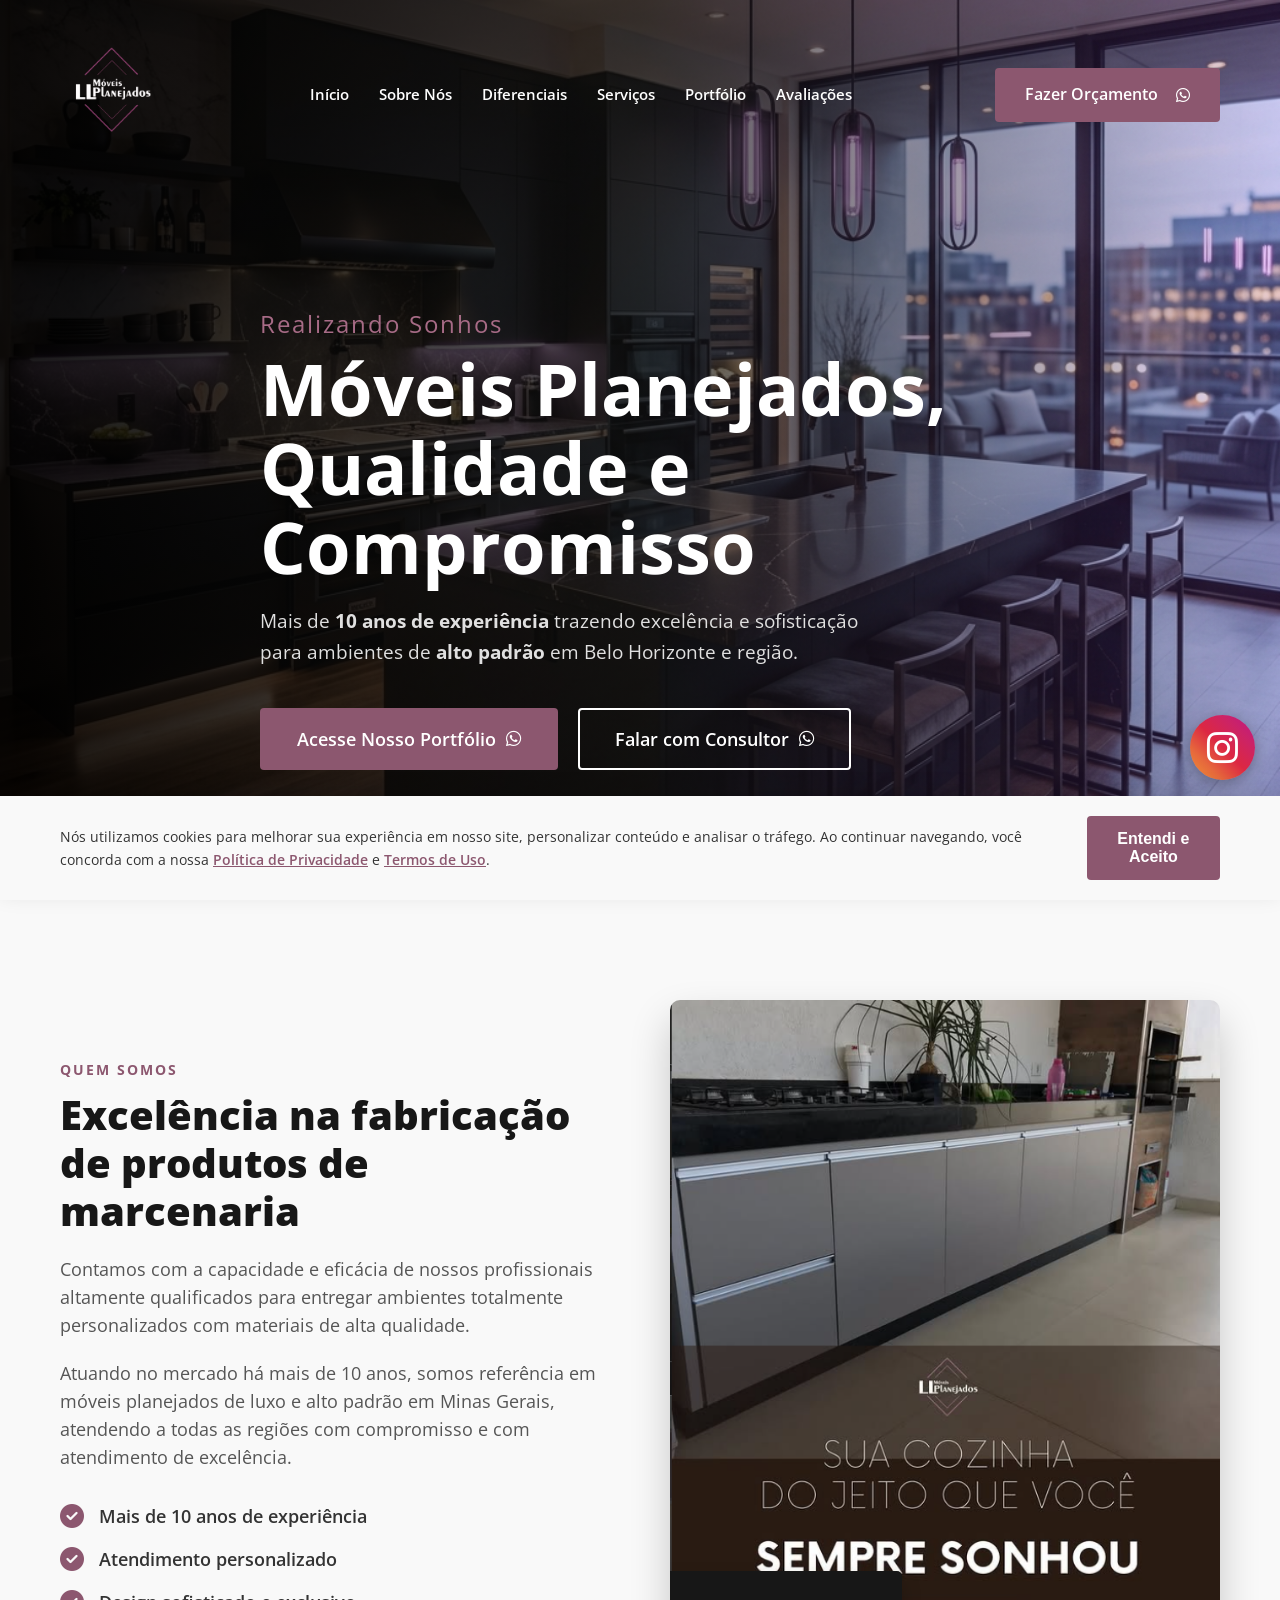
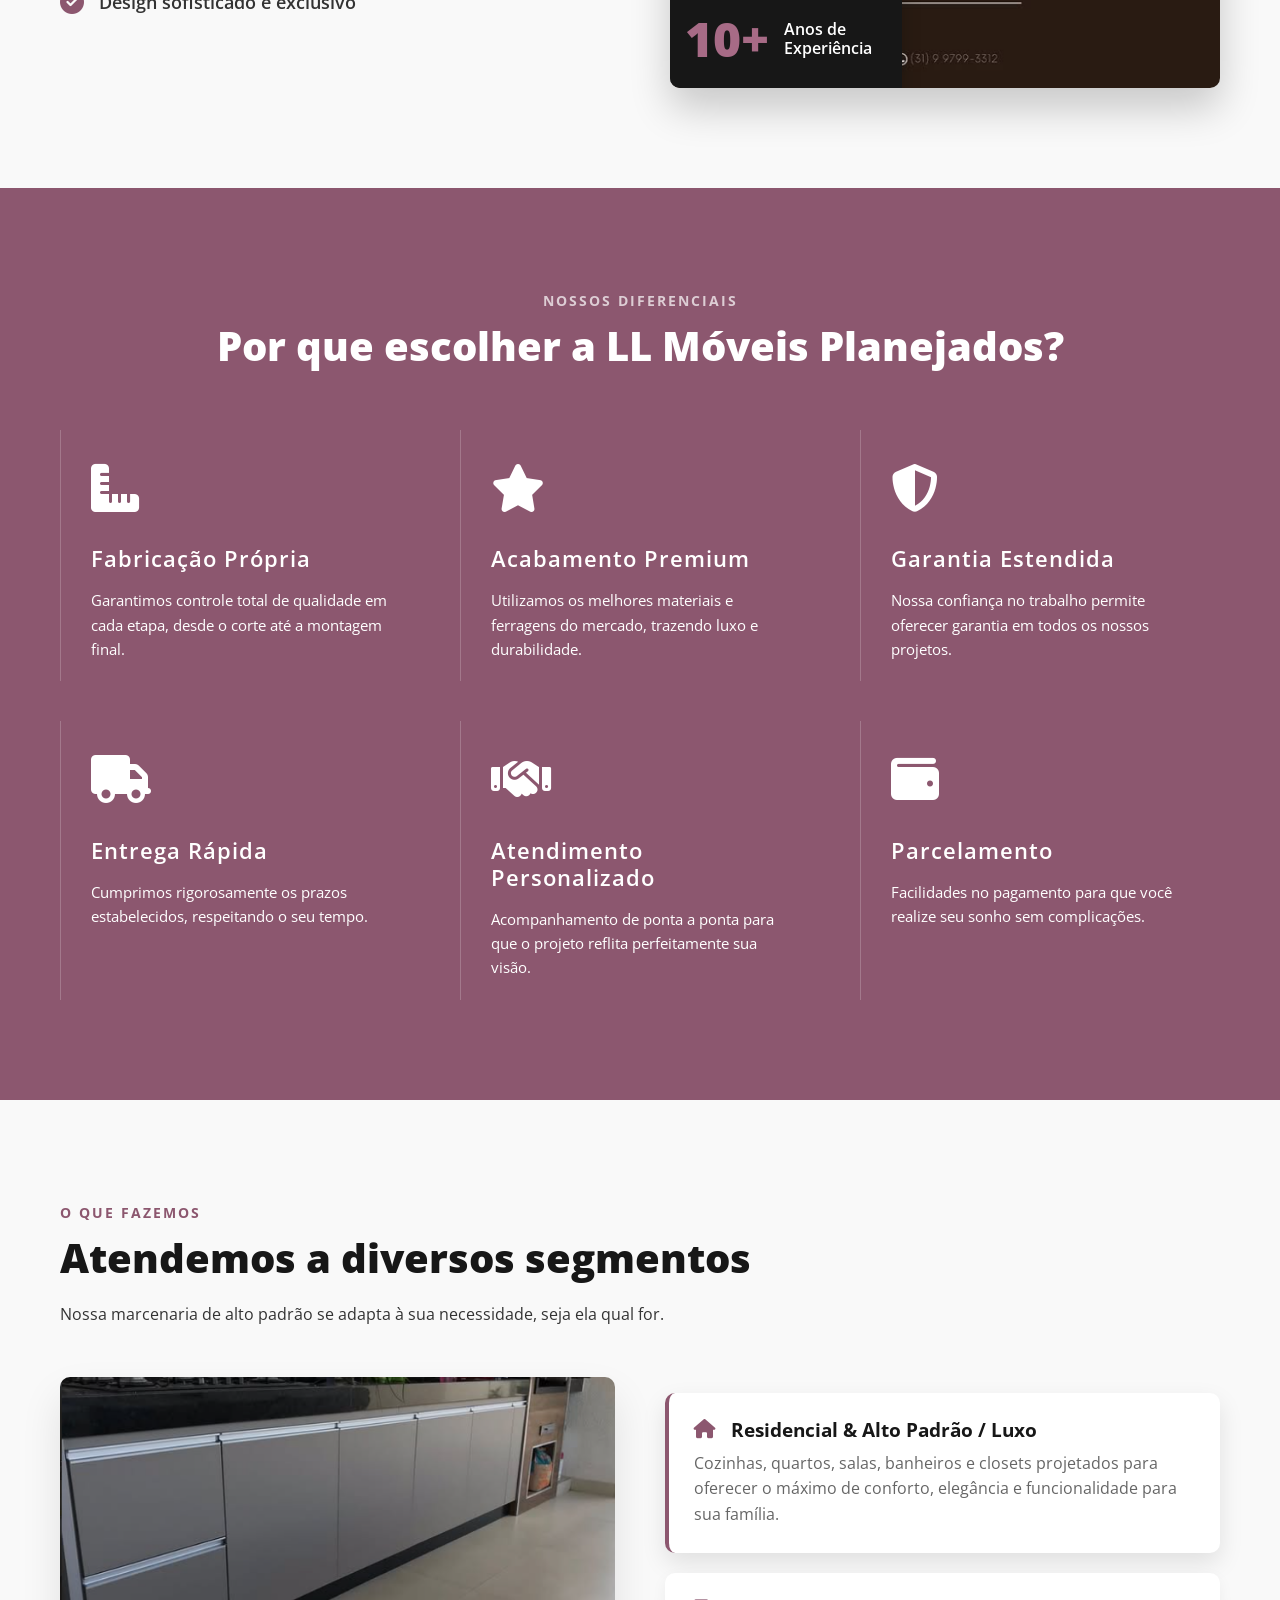
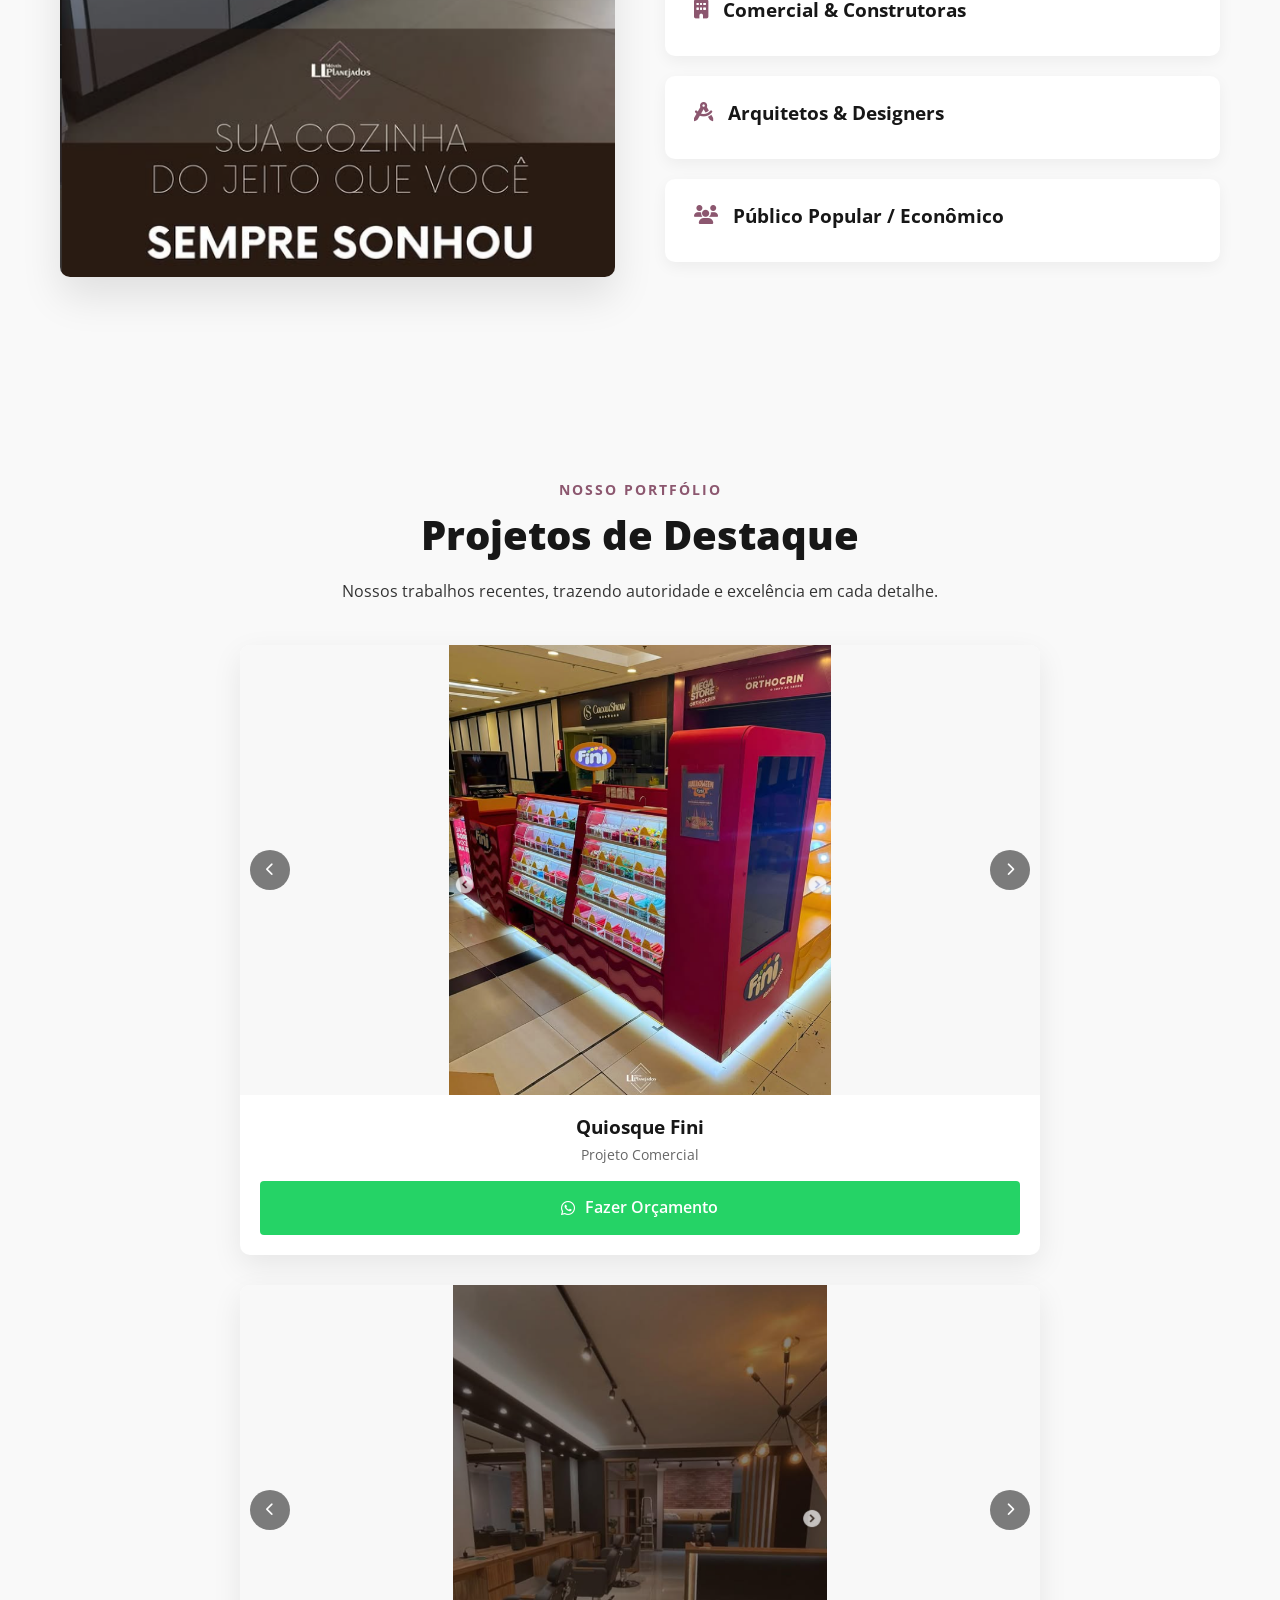
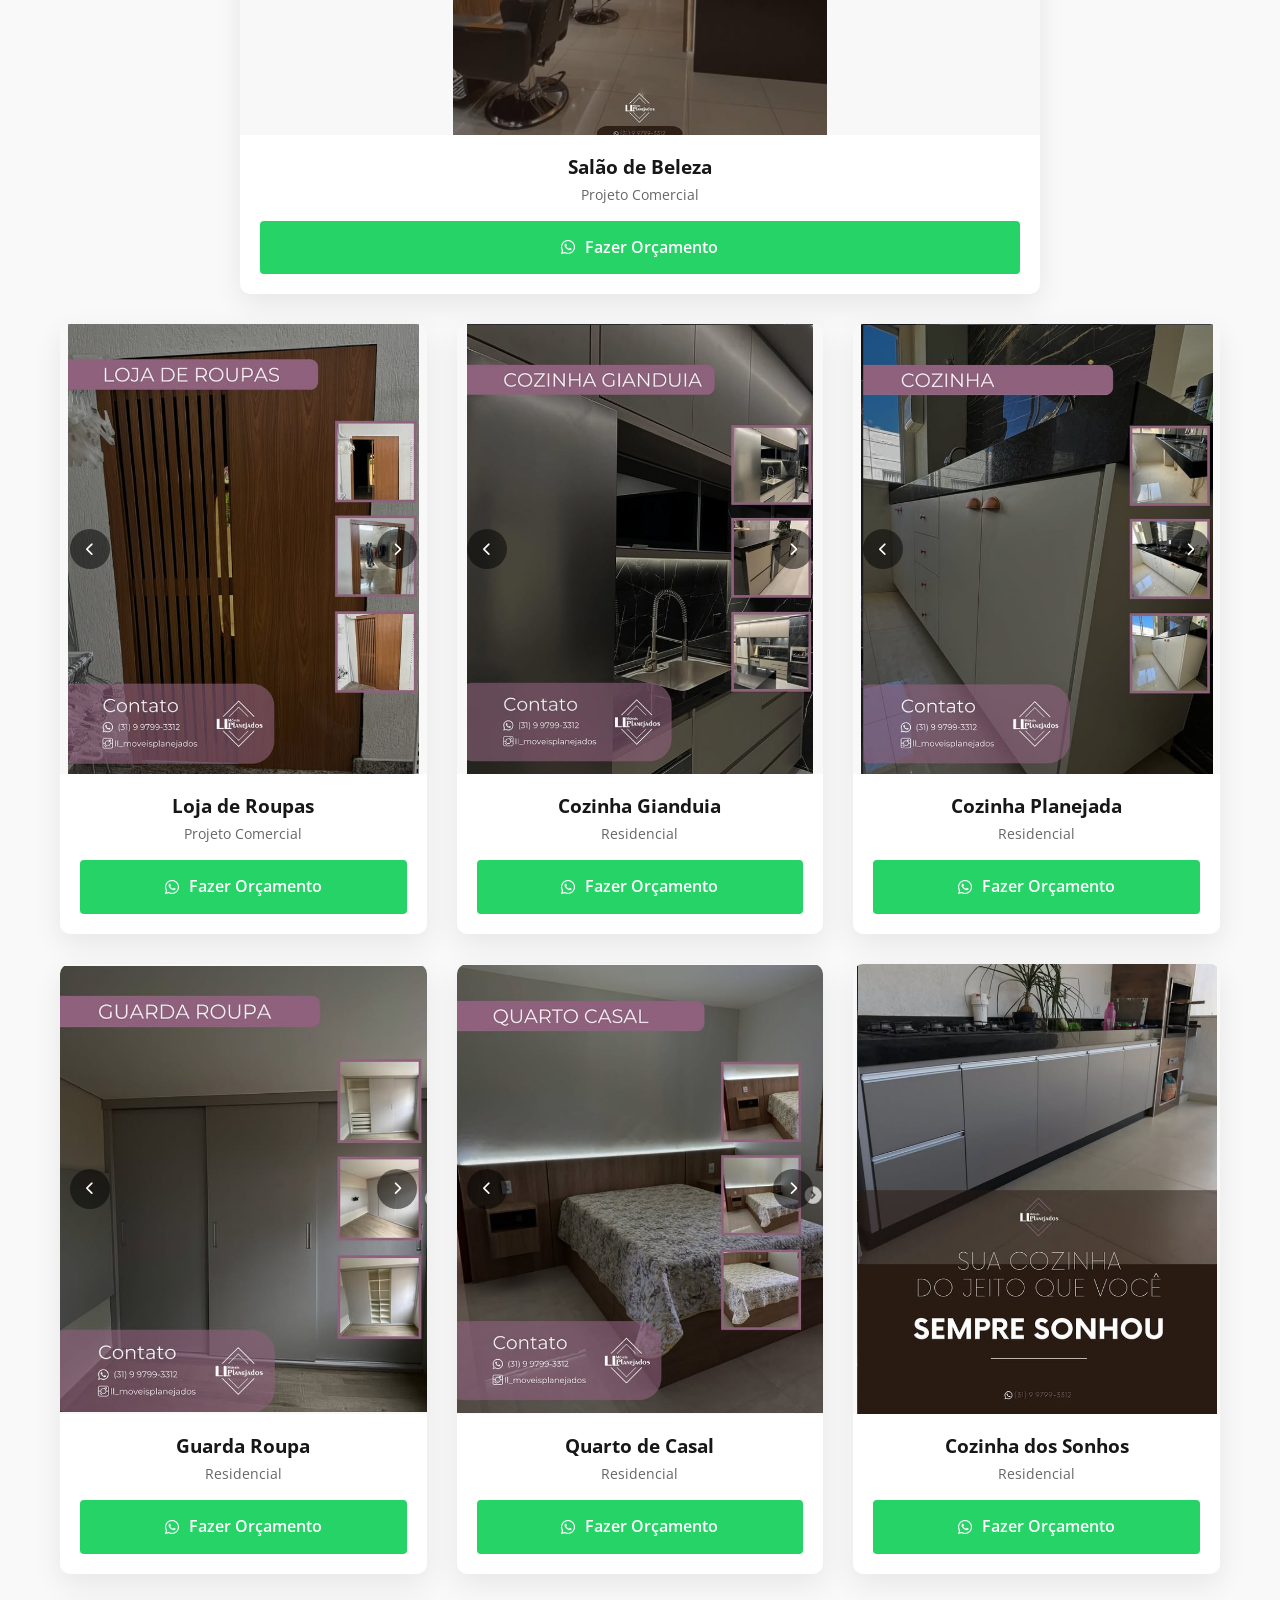
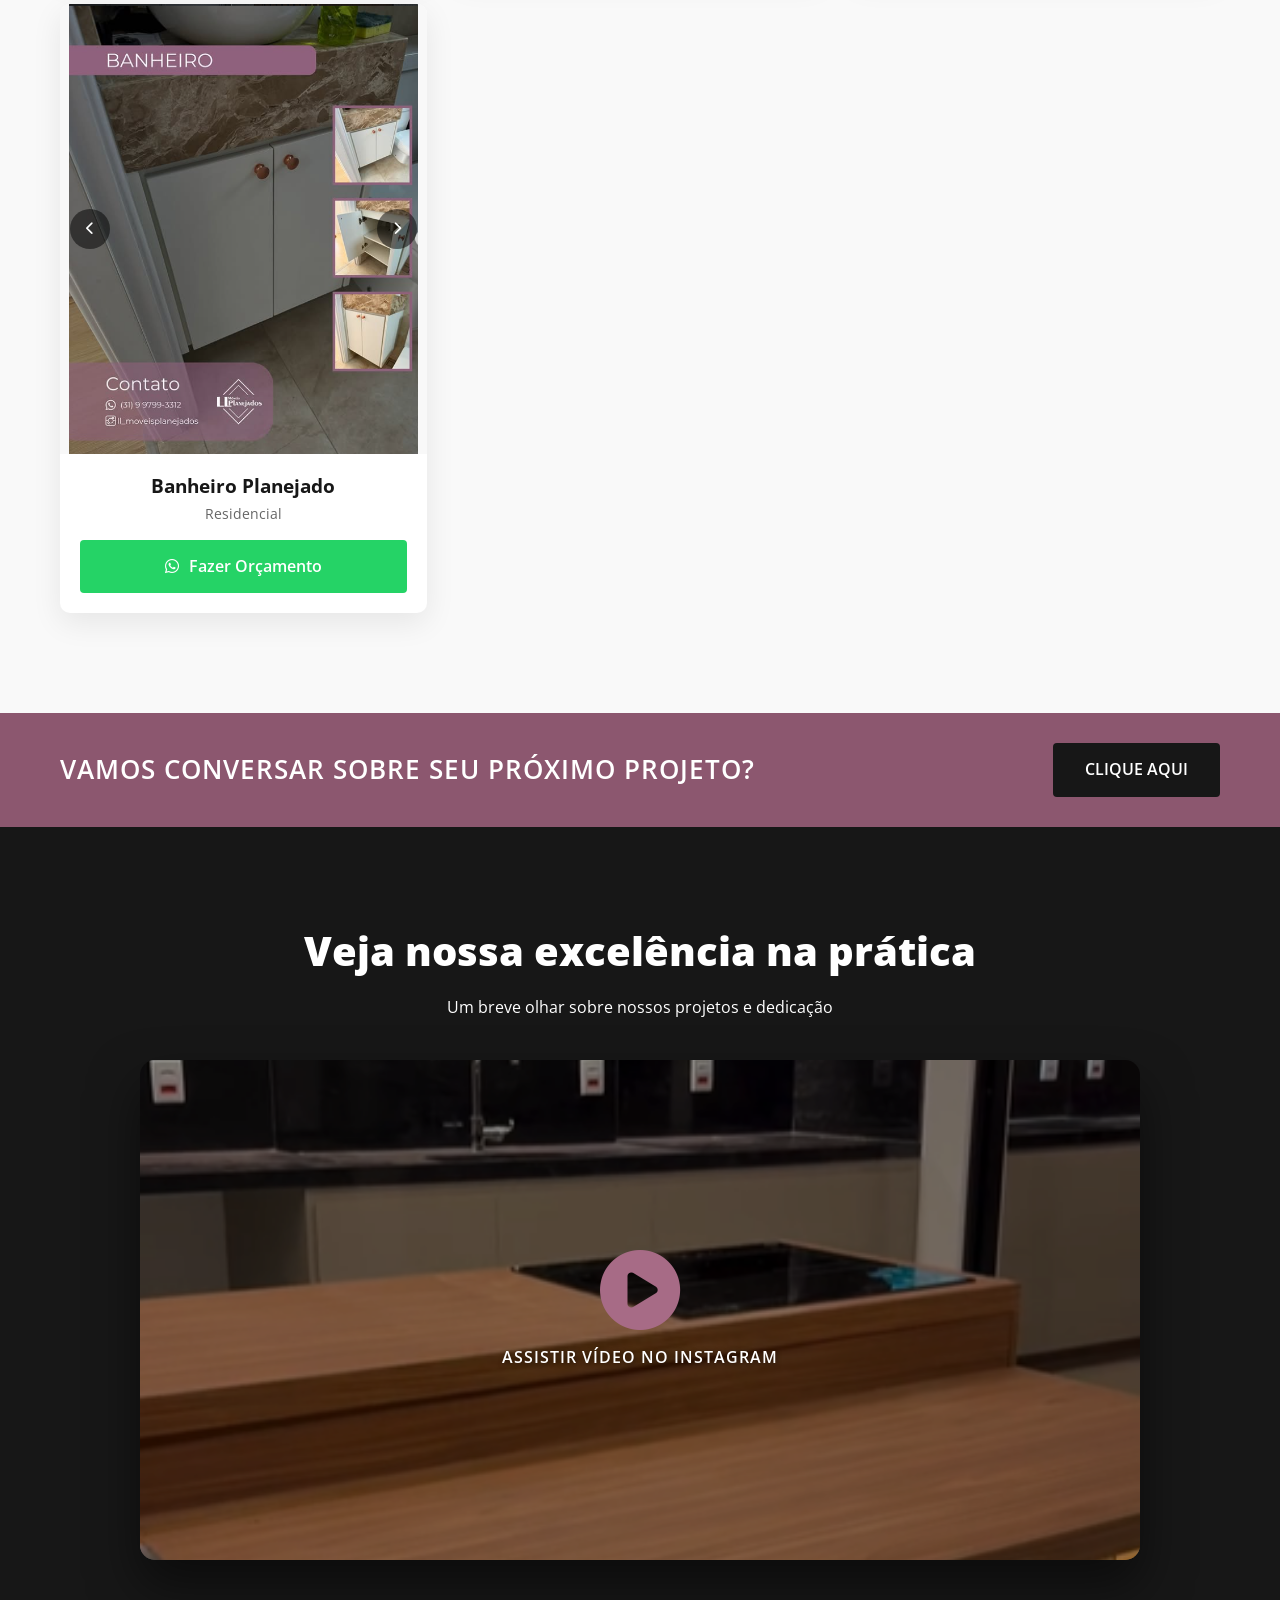
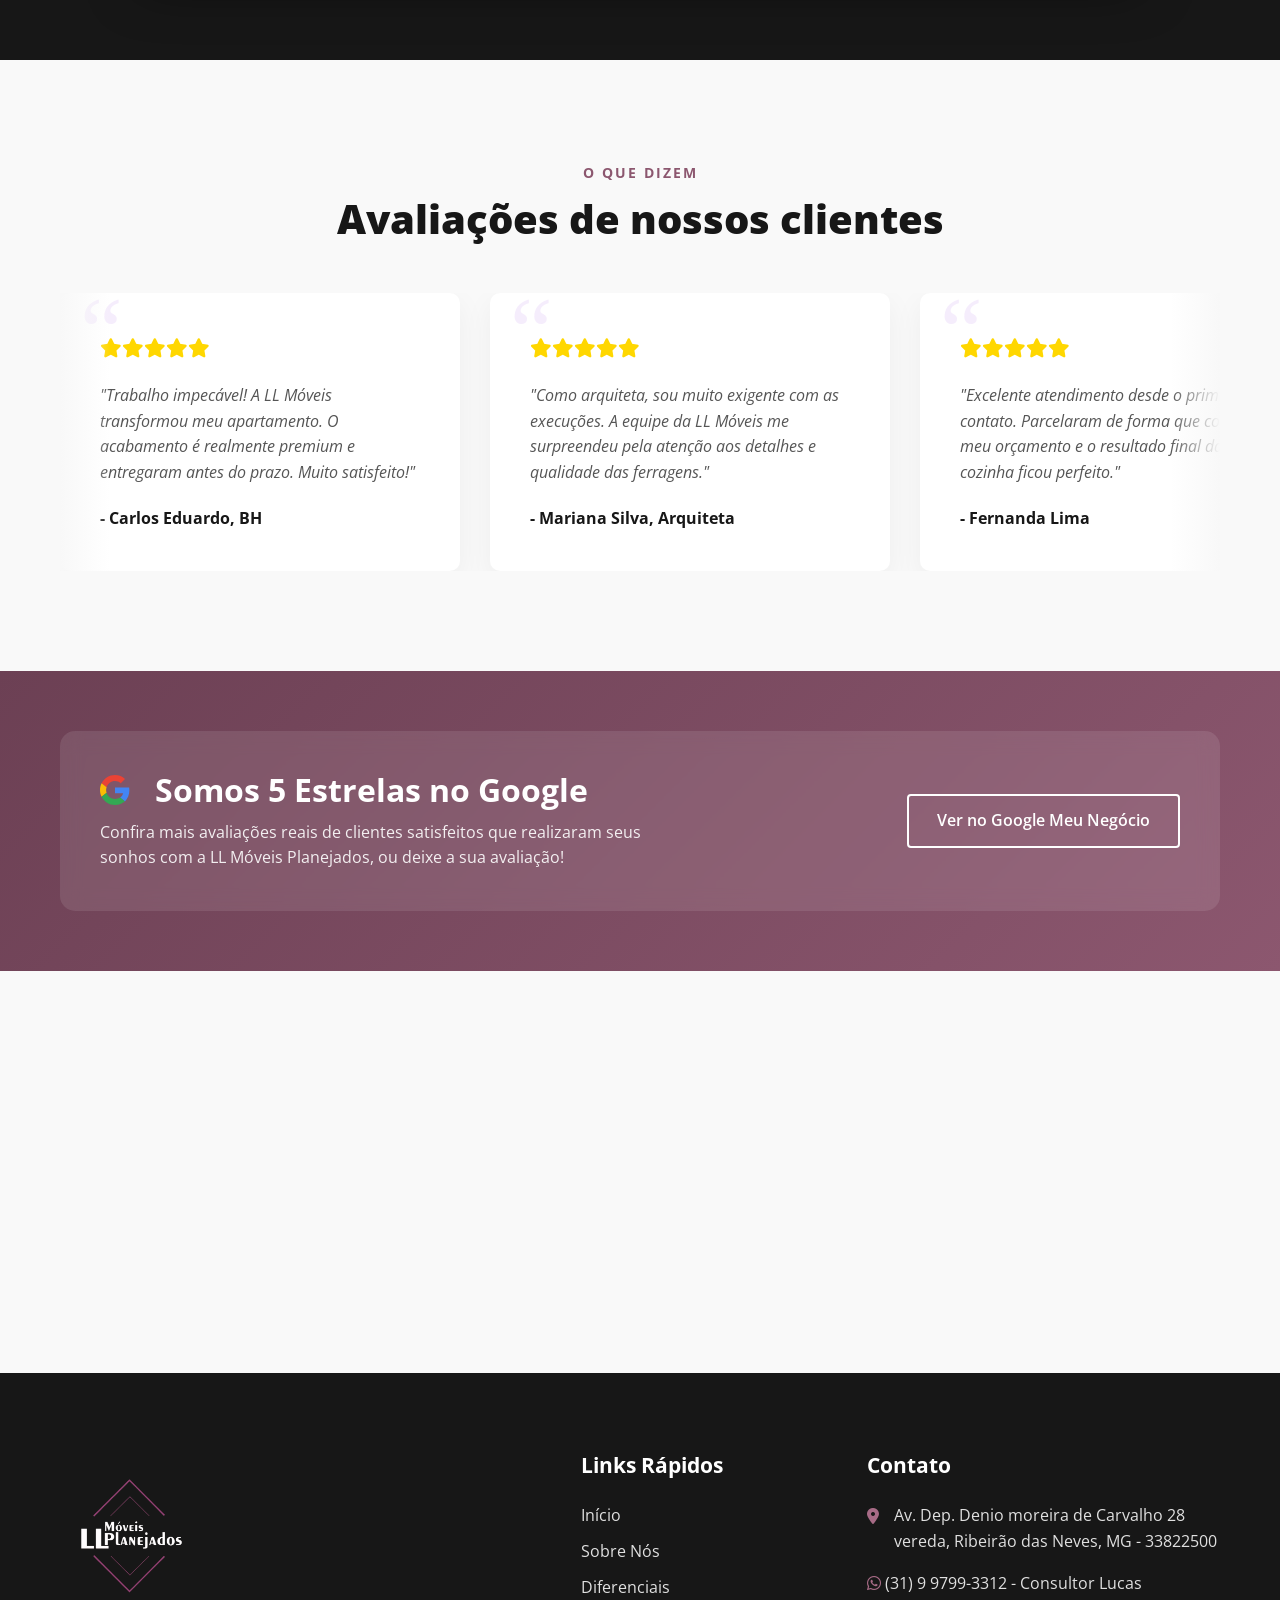
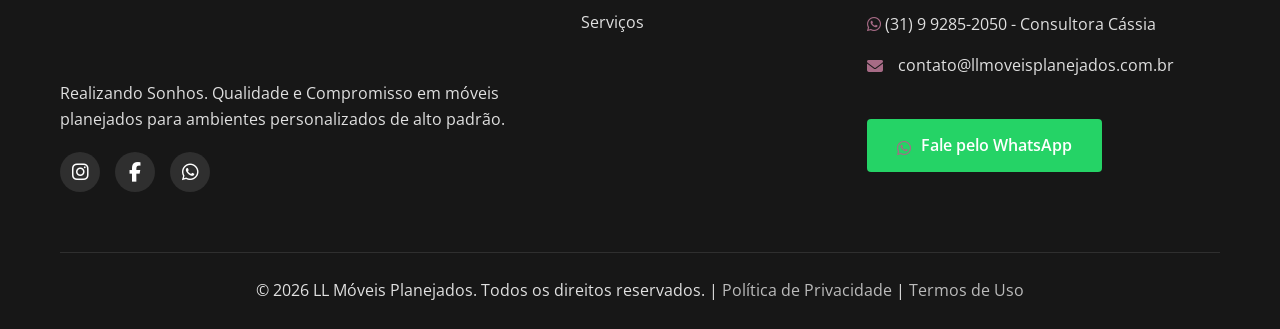
==== index.html @ f7cf68b6 "Versão final do site LL Moveis Planejados" ====
<!DOCTYPE html>
<html lang="pt-BR">
<head>
    <meta charset="UTF-8">
    <meta name="viewport" content="width=device-width, initial-scale=1.0">
    <title>LL Móveis Planejados | Alto Padrão em Marcenaria</title>
    <meta name="description" content="Excelência na fabricação de móveis planejados. Ambientes personalizados com materiais de alta qualidade e acabamento premium. Atendemos todas as regiões.">
    
    <!-- Google Fonts: Open Sans -->
    <link rel="preconnect" href="https://fonts.googleapis.com">
    <link rel="preconnect" href="https://fonts.gstatic.com" crossorigin>
    <link href="https://fonts.googleapis.com/css2?family=Open+Sans:wght@300;400;600;700;800&display=swap" rel="stylesheet">
    
    <!-- Favicon -->
    <link rel="icon" href="./assets/logo.png" type="image/png">
    
    <!-- Font Awesome -->
    <link rel="stylesheet" href="https://cdnjs.cloudflare.com/ajax/libs/font-awesome/6.4.0/css/all.min.css">
    
    <!-- Custom CSS -->
    <link rel="stylesheet" href="styles.css">
</head>
<body>

    <!-- Navbar -->
    <nav class="navbar" id="navbar">
        <div class="container nav-container">
            <div class="logo">
                <a href="#home">
                    <img src="assets/logo ll planejados png.png" alt="LL Móveis Planejados" style="max-height: 150px; padding: 8px 0;">
                </a>
            </div>
            <ul class="nav-links">
                <li><a href="#home">Início</a></li>
                <li><a href="#sobre">Sobre Nós</a></li>
                <li><a href="#diferenciais">Diferenciais</a></li>
                <li><a href="#servicos">Serviços</a></li>
                <li><a href="#portfolio">Portfólio</a></li>
                <li><a href="#depoimentos">Avaliações</a></li>
            </ul>
            <div class="nav-actions">
                <a href="https://wa.me/5531997993312?text=Ol%C3%A1%2C%20gostaria%20de%20fazer%20um%20or%C3%A7amento" target="_blank" class="btn btn-primary">Fazer Orçamento &nbsp;<i class="fab fa-whatsapp"></i></a>
                <div class="mobile-menu-toggle" id="mobile-menu-toggle">
                    <i class="fas fa-bars"></i>
                </div>
            </div>
        </div>
    </nav>

    <!-- Hero Section -->
    <header class="hero" id="home">
        <div class="hero-overlay"></div>
        <div class="container hero-content">
            <h2 class="animate-up">Realizando Sonhos</h2>
            <h1 class="animate-up delay-1">Móveis Planejados, Qualidade e Compromisso</h1>
            <p class="animate-up delay-2">Mais de <strong>10 anos de experiência</strong> trazendo excelência e sofisticação para ambientes de <strong>alto padrão</strong> em Belo Horizonte e região.</p>
            <div class="hero-buttons animate-up delay-3">
                <a href="https://wa.me/5531997993312?text=Ol%C3%A1%2C%20gostaria%20de%20acessar%20o%20portf%C3%B3lio" target="_blank" class="btn btn-primary btn-large">Acesse Nosso Portfólio <i class="fab fa-whatsapp"></i></a>
                <a href="https://wa.me/5531997993312?text=Tenho%20interesse%20em%20criar%20um%20projeto%2C%20gostaria%20de%20mais%20informa%C3%A7%C3%B5es" target="_blank" class="btn btn-outline btn-large">Falar com Consultor <i class="fab fa-whatsapp"></i></a>
            </div>
        </div>
    </header>

    <!-- About Section -->
    <section class="about section-padding" id="sobre">
        <div class="container">
            <div class="about-grid">
                <div class="about-text fade-in">
                    <span class="section-subtitle">Quem Somos</span>
                    <h2 class="section-title">Excelência na fabricação de produtos de marcenaria</h2>
                    <p>Contamos com a capacidade e eficácia de nossos profissionais altamente qualificados para entregar ambientes totalmente personalizados com materiais de alta qualidade.</p>
                    <p>Atuando no mercado há mais de 10 anos, somos referência em móveis planejados de luxo e alto padrão em Minas Gerais, atendendo a todas as regiões com compromisso e com atendimento de excelência.</p>
                    <ul class="about-list">
                        <li><i class="fas fa-check-circle"></i> Mais de 10 anos de experiência</li>
                        <li><i class="fas fa-check-circle"></i> Atendimento personalizado</li>
                        <li><i class="fas fa-check-circle"></i> Design sofisticado e exclusivo</li>
                    </ul>
                </div>
                <div class="about-image fade-in-right">
                    <div class="image-wrapper">
                        <img src="assets/cozinha dos sonhos.png" alt="Cozinha dos Sonhos - LL Móveis Planejados">
                        <div class="experience-badge">
                            <span class="number">10+</span>
                            <span class="text">Anos de<br>Experiência</span>
                        </div>
                    </div>
                </div>
            </div>
        </div>
    </section>

    <!-- Features Section -->
    <section class="features section-padding" id="diferenciais">
        <div class="container">
            <div class="section-header center fade-in">
                <span class="section-subtitle">Nossos Diferenciais</span>
                <h2 class="section-title">Por que escolher a LL Móveis Planejados?</h2>
            </div>
            
            <div class="features-grid">
                <div class="feature-card animate-up">
                    <div class="icon"><i class="fas fa-ruler-combined"></i></div>
                    <h3>Fabricação Própria</h3>
                    <p>Garantimos controle total de qualidade em cada etapa, desde o corte até a montagem final.</p>
                </div>
                <div class="feature-card animate-up delay-1">
                    <div class="icon"><i class="fas fa-star"></i></div>
                    <h3>Acabamento Premium</h3>
                    <p>Utilizamos os melhores materiais e ferragens do mercado, trazendo luxo e durabilidade.</p>
                </div>
                <div class="feature-card animate-up delay-2">
                    <div class="icon"><i class="fas fa-shield-halved"></i></div>
                    <h3>Garantia Estendida</h3>
                    <p>Nossa confiança no trabalho permite oferecer garantia em todos os nossos projetos.</p>
                </div>
                <div class="feature-card animate-up">
                    <div class="icon"><i class="fas fa-truck"></i></div>
                    <h3>Entrega Rápida</h3>
                    <p>Cumprimos rigorosamente os prazos estabelecidos, respeitando o seu tempo.</p>
                </div>
                <div class="feature-card animate-up delay-1">
                    <div class="icon"><i class="fas fa-handshake"></i></div>
                    <h3>Atendimento Personalizado</h3>
                    <p>Acompanhamento de ponta a ponta para que o projeto reflita perfeitamente sua visão.</p>
                </div>
                <div class="feature-card animate-up delay-2">
                    <div class="icon"><i class="fas fa-wallet"></i></div>
                    <h3>Parcelamento</h3>
                    <p>Facilidades no pagamento para que você realize seu sonho sem complicações.</p>
                </div>
            </div>
        </div>
    </section>

    <!-- Services / Audience Section -->
    <section class="services section-padding" id="servicos">
        <div class="container">
            <div class="section-header fade-in">
                <span class="section-subtitle">O Que Fazemos</span>
                <h2 class="section-title">Atendemos a diversos segmentos</h2>
                <p>Nossa marcenaria de alto padrão se adapta à sua necessidade, seja ela qual for.</p>
            </div>
            
            <div class="services-wrapper">
                <div class="service-image zoom-in">
                    <img src="assets/cozinha dos sonhos.png" alt="Projeto Residencial" id="service-img-display">
                </div>
                <div class="services-list fade-in-right">
                    <div class="service-item active" data-image="assets/cozinha dos sonhos.png">
                        <img src="assets/cozinha dos sonhos.png" class="mobile-service-img" alt="Residencial &amp; Alto Padrão">
                        <h3><i class="fas fa-home"></i> Residencial &amp; Alto Padrão / Luxo</h3>
                        <p>Cozinhas, quartos, salas, banheiros e closets projetados para oferecer o máximo de conforto, elegância e funcionalidade para sua família.</p>
                    </div>
                    <div class="service-item" data-image="assets/salao_de_beleza.png">
                        <img src="assets/salao_de_beleza.png" class="mobile-service-img" alt="Comercial &amp; Construtoras">
                        <h3><i class="fas fa-building"></i> Comercial &amp; Construtoras</h3>
                        <p>Escritórios, lojas e empreendimentos comerciais. Mobiliário corporativo que reflete o profissionalismo da sua empresa.</p>
                    </div>
                    <div class="service-item" data-image="assets/quiosquefinni1.png">
                        <img src="assets/quiosquefinni1.png" class="mobile-service-img" alt="Arquitetos &amp; Designers">
                        <h3><i class="fas fa-compass-drafting"></i> Arquitetos &amp; Designers</h3>
                        <p>Parcerias exclusivas com profissionais da área para executar projetos complexos com fidelidade e perfeição técnica.</p>
                    </div>
                    <div class="service-item" data-image="assets/Guarda roupa.png">
                        <img src="assets/Guarda roupa.png" class="mobile-service-img" alt="Público Popular / Econômico">
                        <h3><i class="fas fa-users"></i> Público Popular / Econômico</h3>
                        <p>Soluções inteligentes que unem a qualidade da nossa marcenaria com um excelente custo-benefício para quem não abre mão de ter móveis planejados.</p>
                    </div>
                </div>
            </div>
        </div>
    </section>

    <!-- Portfolio Section -->
    <section class="portfolio section-padding" id="portfolio">
        <div class="container">
            <div class="section-header center fade-in">
                <span class="section-subtitle">Nosso Portfólio</span>
                <h2 class="section-title">Projetos de Destaque</h2>
                <p>Nossos trabalhos recentes, trazendo autoridade e excelência em cada detalhe.</p>
            </div>
            
            <div class="portfolio-grid">
                <!-- Destaques Comerciais (Autoridade) -->
                <div class="portfolio-card featured zoom-in">
                    <div class="carousel">
                        <div class="carousel-inner">
                            <img src="assets/quiosquefinni3.png" class="active" alt="Quiosque Fini">
                            <img src="assets/quiosquefinni1.png" alt="Quiosque Fini">
                            <img src="assets/quiosquefinni2.png" alt="Quiosque Fini">
                        </div>
                        <button class="carousel-btn prev"><i class="fas fa-chevron-left"></i></button>
                        <button class="carousel-btn next"><i class="fas fa-chevron-right"></i></button>
                    </div>
                    <div class="portfolio-info">
                        <h4>Quiosque Fini</h4>
                        <p>Projeto Comercial</p>
                        <a href="https://wa.me/5531997993312?text=Ol%C3%A1%2C%20gostaria%20de%20fazer%20um%20or%C3%A7amento%20para%20o%20Quiosque%20Fini." target="_blank" class="btn btn-whatsapp pulse-button" style="margin-top: 15px; width: 100%;"><i class="fab fa-whatsapp"></i> Fazer Orçamento</a>
                    </div>
                </div>
                
                <div class="portfolio-card featured zoom-in delay-1">
                    <div class="carousel">
                        <div class="carousel-inner">
                            <img src="assets/salao_de_beleza.png" class="active" alt="Salão de Beleza">
                            <img src="assets/salao de beleza 2.png" alt="Salão de Beleza">
                            <img src="assets/salao de beleza 3.png" alt="Salão de Beleza">
                        </div>
                        <button class="carousel-btn prev"><i class="fas fa-chevron-left"></i></button>
                        <button class="carousel-btn next"><i class="fas fa-chevron-right"></i></button>
                    </div>
                    <div class="portfolio-info">
                        <h4>Salão de Beleza</h4>
                        <p>Projeto Comercial</p>
                        <a href="https://wa.me/5531997993312?text=Ol%C3%A1%2C%20gostaria%20de%20fazer%20um%20or%C3%A7amento%20para%20o%20Sal%C3%A3o%20de%20Beleza." target="_blank" class="btn btn-whatsapp pulse-button" style="margin-top: 15px; width: 100%;"><i class="fab fa-whatsapp"></i> Fazer Orçamento</a>
                    </div>
                </div>

                <div class="portfolio-card zoom-in delay-2">
                    <div class="carousel">
                        <div class="carousel-inner">
                            <img src="assets/loja de roupas 1.png" class="active" alt="Loja de Roupas">
                            <img src="assets/loja de roupas 2.png" alt="Loja de Roupas">
                            <img src="assets/loja de roupas 3.png" alt="Loja de Roupas">
                        </div>
                        <button class="carousel-btn prev"><i class="fas fa-chevron-left"></i></button>
                        <button class="carousel-btn next"><i class="fas fa-chevron-right"></i></button>
                    </div>
                    <div class="portfolio-info">
                        <h4>Loja de Roupas</h4>
                        <p>Projeto Comercial</p>
                        <a href="https://wa.me/5531997993312?text=Ol%C3%A1%2C%20gostaria%20de%20fazer%20um%20or%C3%A7amento%20para%20a%20Loja%20de%20Roupas." target="_blank" class="btn btn-whatsapp pulse-button" style="margin-top: 15px; width: 100%;"><i class="fab fa-whatsapp"></i> Fazer Orçamento</a>
                    </div>
                </div>

                <!-- Residencial -->
                <div class="portfolio-card zoom-in">
                    <div class="carousel">
                        <div class="carousel-inner">
                            <img src="assets/cozinha gianduia.png" class="active" alt="Cozinha Gianduia">
                            <img src="assets/cozinha gianduia2.png" alt="Cozinha Gianduia">
                            <img src="assets/cozinha gianduia3.png" alt="Cozinha Gianduia">
                        </div>
                        <button class="carousel-btn prev"><i class="fas fa-chevron-left"></i></button>
                        <button class="carousel-btn next"><i class="fas fa-chevron-right"></i></button>
                    </div>
                    <div class="portfolio-info">
                        <h4>Cozinha Gianduia</h4>
                        <p>Residencial</p>
                        <a href="https://wa.me/5531997993312?text=Ol%C3%A1%2C%20gostaria%20de%20fazer%20um%20or%C3%A7amento%20para%20a%20Cozinha%20Gianduia." target="_blank" class="btn btn-whatsapp pulse-button" style="margin-top: 15px; width: 100%;"><i class="fab fa-whatsapp"></i> Fazer Orçamento</a>
                    </div>
                </div>

                <div class="portfolio-card zoom-in delay-1">
                    <div class="carousel">
                        <div class="carousel-inner">
                            <img src="assets/cozinha1.png" class="active" alt="Cozinha Branca">
                            <img src="assets/cozinha3.png" alt="Cozinha Branca">
                            <img src="assets/cozinha4.png" alt="Cozinha Branca">
                        </div>
                        <button class="carousel-btn prev"><i class="fas fa-chevron-left"></i></button>
                        <button class="carousel-btn next"><i class="fas fa-chevron-right"></i></button>
                    </div>
                    <div class="portfolio-info">
                        <h4>Cozinha Planejada</h4>
                        <p>Residencial</p>
                        <a href="https://wa.me/5531997993312?text=Ol%C3%A1%2C%20gostaria%20de%20fazer%20um%20or%C3%A7amento%20para%20a%20Cozinha%20Planejada." target="_blank" class="btn btn-whatsapp pulse-button" style="margin-top: 15px; width: 100%;"><i class="fab fa-whatsapp"></i> Fazer Orçamento</a>
                    </div>
                </div>

                <div class="portfolio-card zoom-in delay-2">
                    <div class="carousel">
                        <div class="carousel-inner">
                            <img src="assets/Guarda roupa.png" class="active" alt="Guarda Roupa">
                            <img src="assets/guarda roupa 2.png" alt="Guarda Roupa">
                            <img src="assets/guarda roupa3.png" alt="Guarda Roupa">
                        </div>
                        <button class="carousel-btn prev"><i class="fas fa-chevron-left"></i></button>
                        <button class="carousel-btn next"><i class="fas fa-chevron-right"></i></button>
                    </div>
                    <div class="portfolio-info">
                        <h4>Guarda Roupa</h4>
                        <p>Residencial</p>
                        <a href="https://wa.me/5531997993312?text=Ol%C3%A1%2C%20gostaria%20de%20fazer%20um%20or%C3%A7amento%20para%20o%20Guarda%20Roupa." target="_blank" class="btn btn-whatsapp pulse-button" style="margin-top: 15px; width: 100%;"><i class="fab fa-whatsapp"></i> Fazer Orçamento</a>
                    </div>
                </div>

                <div class="portfolio-card zoom-in">
                    <div class="carousel">
                        <div class="carousel-inner">
                            <img src="assets/quarto de casal1.png" class="active" alt="Quarto de Casal">
                            <img src="assets/quarto de casal 2.png" alt="Quarto de Casal">
                            <img src="assets/quarto planejado.png" alt="Quarto de Casal">
                        </div>
                        <button class="carousel-btn prev"><i class="fas fa-chevron-left"></i></button>
                        <button class="carousel-btn next"><i class="fas fa-chevron-right"></i></button>
                    </div>
                    <div class="portfolio-info">
                        <h4>Quarto de Casal</h4>
                        <p>Residencial</p>
                        <a href="https://wa.me/5531997993312?text=Ol%C3%A1%2C%20gostaria%20de%20fazer%20um%20or%C3%A7amento%20para%20o%20Quarto%20de%20Casal." target="_blank" class="btn btn-whatsapp pulse-button" style="margin-top: 15px; width: 100%;"><i class="fab fa-whatsapp"></i> Fazer Orçamento</a>
                    </div>
                </div>

                <div class="portfolio-card zoom-in delay-1">
                    <div class="carousel">
                        <div class="carousel-inner">
                            <img src="assets/cozinha dos sonhos.png" class="active" alt="Cozinha dos Sonhos">
                        </div>
                    </div>
                    <div class="portfolio-info">
                        <h4>Cozinha dos Sonhos</h4>
                        <p>Residencial</p>
                        <a href="https://wa.me/5531997993312?text=Ol%C3%A1%2C%20gostaria%20de%20fazer%20um%20or%C3%A7amento%20para%20a%20Cozinha%20dos%20Sonhos." target="_blank" class="btn btn-whatsapp pulse-button" style="margin-top: 15px; width: 100%;"><i class="fab fa-whatsapp"></i> Fazer Orçamento</a>
                    </div>
                </div>

                <div class="portfolio-card zoom-in delay-2">
                    <div class="carousel">
                        <div class="carousel-inner">
                            <img src="assets/banheiro.png" class="active" alt="Banheiro">
                            <img src="assets/banheiro2.png" alt="Banheiro">
                            <img src="assets/banheiro3.png" alt="Banheiro">
                        </div>
                        <button class="carousel-btn prev"><i class="fas fa-chevron-left"></i></button>
                        <button class="carousel-btn next"><i class="fas fa-chevron-right"></i></button>
                    </div>
                    <div class="portfolio-info">
                        <h4>Banheiro Planejado</h4>
                        <p>Residencial</p>
                        <a href="https://wa.me/5531997993312?text=Ol%C3%A1%2C%20gostaria%20de%20fazer%20um%20or%C3%A7amento%20para%20o%20Banheiro%20Planejado." target="_blank" class="btn btn-whatsapp pulse-button" style="margin-top: 15px; width: 100%;"><i class="fab fa-whatsapp"></i> Fazer Orçamento</a>
                    </div>
                </div>
            </div>
            
        </div>
    </section>

    <!-- CTA Banner -->
    <section class="cta-banner">
        <div class="container cta-banner-content">
            <h2>VAMOS CONVERSAR SOBRE SEU PRÓXIMO PROJETO?</h2>
            <a href="https://wa.me/5531997993312?text=Ol%C3%A1%2C%20gostaria%20de%20conversar%20sobre%20meu%20pr%C3%B3ximo%20projeto." target="_blank" class="btn btn-cta">CLIQUE AQUI</a>
        </div>
    </section>

    <!-- Video Placeholder Section -->
    <section class="video-section section-padding">
        <div class="container center fade-in">
            <h2 class="section-title">Veja nossa excelência na prática</h2>
            <p>Um breve olhar sobre nossos projetos e dedicação</p>
            
            <div class="video-container">
                <a href="https://www.instagram.com/p/DIzpot9JC3T/" target="_blank" style="text-decoration: none; display: flex; width: 100%; height: 100%; align-items: center; justify-content: center; position: relative; z-index: 10;">
                    <div class="video-placeholder">
                        <i class="fas fa-play-circle play-btn"></i>
                        <span style="color: white; text-shadow: 1px 1px 5px rgba(0,0,0,0.5);">Assistir Vídeo no Instagram</span>
                    </div>
                </a>
            </div>
        </div>
    </section>

    <!-- Testimonials Section -->
    <section class="testimonials section-padding" id="depoimentos">
        <div class="container">
            <div class="section-header center fade-in">
                <span class="section-subtitle">O Que Dizem</span>
                <h2 class="section-title">Avaliações de nossos clientes</h2>
            </div>
            
            <div class="testimonial-marquee-wrapper">
                <div class="testimonial-marquee">
                    <div class="testimonial-card">
                        <div class="stars">
                            <i class="fas fa-star"></i><i class="fas fa-star"></i><i class="fas fa-star"></i><i class="fas fa-star"></i><i class="fas fa-star"></i>
                        </div>
                        <p class="review-text">"Trabalho impecável! A LL Móveis transformou meu apartamento. O acabamento é realmente premium e entregaram antes do prazo. Muito satisfeito!"</p>
                        <p class="client-name">- Carlos Eduardo, BH</p>
                    </div>
                    <div class="testimonial-card">
                        <div class="stars">
                            <i class="fas fa-star"></i><i class="fas fa-star"></i><i class="fas fa-star"></i><i class="fas fa-star"></i><i class="fas fa-star"></i>
                        </div>
                        <p class="review-text">"Como arquiteta, sou muito exigente com as execuções. A equipe da LL Móveis me surpreendeu pela atenção aos detalhes e qualidade das ferragens."</p>
                        <p class="client-name">- Mariana Silva, Arquiteta</p>
                    </div>
                    <div class="testimonial-card">
                        <div class="stars">
                            <i class="fas fa-star"></i><i class="fas fa-star"></i><i class="fas fa-star"></i><i class="fas fa-star"></i><i class="fas fa-star"></i>
                        </div>
                        <p class="review-text">"Excelente atendimento desde o primeiro contato. Parcelaram de forma que coube no meu orçamento e o resultado final da minha cozinha ficou perfeito."</p>
                        <p class="client-name">- Fernanda Lima</p>
                    </div>
                    <!-- Clones para rolagem infinita -->
                    <div class="testimonial-card">
                        <div class="stars">
                            <i class="fas fa-star"></i><i class="fas fa-star"></i><i class="fas fa-star"></i><i class="fas fa-star"></i><i class="fas fa-star"></i>
                        </div>
                        <p class="review-text">"Trabalho impecável! A LL Móveis transformou meu apartamento. O acabamento é realmente premium e entregaram antes do prazo. Muito satisfeito!"</p>
                        <p class="client-name">- Carlos Eduardo, BH</p>
                    </div>
                    <div class="testimonial-card">
                        <div class="stars">
                            <i class="fas fa-star"></i><i class="fas fa-star"></i><i class="fas fa-star"></i><i class="fas fa-star"></i><i class="fas fa-star"></i>
                        </div>
                        <p class="review-text">"Como arquiteta, sou muito exigente com as execuções. A equipe da LL Móveis me surpreendeu pela atenção aos detalhes e qualidade das ferragens."</p>
                        <p class="client-name">- Mariana Silva, Arquiteta</p>
                    </div>
                    <div class="testimonial-card">
                        <div class="stars">
                            <i class="fas fa-star"></i><i class="fas fa-star"></i><i class="fas fa-star"></i><i class="fas fa-star"></i><i class="fas fa-star"></i>
                        </div>
                        <p class="review-text">"Excelente atendimento desde o primeiro contato. Parcelaram de forma que coube no meu orçamento e o resultado final da minha cozinha ficou perfeito."</p>
                        <p class="client-name">- Fernanda Lima</p>
                    </div>
                </div>
            </div>
        </div>
    </section>

    <!-- Google My Business Call to Action -->
    <section class="gmb-section section-padding">
        <div class="container">
            <div class="gmb-box fade-in">
                <div class="gmb-content">
                    <h2>
                        <svg version="1.1" xmlns="http://www.w3.org/2000/svg" width="30px" height="30px" viewBox="0 0 48 48" style="vertical-align: middle; margin-right: 10px;">
                            <path fill="#EA4335" d="M24 9.5c3.54 0 6.71 1.22 9.21 3.6l6.85-6.85C35.9 2.38 30.47 0 24 0 14.62 0 6.51 5.38 2.56 13.22l7.98 6.19C12.43 13.72 17.74 9.5 24 9.5z"></path>
                            <path fill="#4285F4" d="M46.98 24.55c0-1.57-.15-3.09-.38-4.55H24v9.02h12.94c-.58 2.96-2.26 5.48-4.78 7.18l7.73 6c4.51-4.18 7.09-10.36 7.09-17.65z"></path>
                            <path fill="#FBBC05" d="M10.53 28.59c-.48-1.45-.76-2.99-.76-4.59s.27-3.14.76-4.59l-7.98-6.19C.92 16.46 0 20.12 0 24c0 3.88.92 7.54 2.56 10.78l7.97-6.19z"></path>
                            <path fill="#34A853" d="M24 48c6.48 0 11.93-2.13 15.89-5.81l-7.73-6c-2.15 1.45-4.92 2.3-8.16 2.3-6.26 0-11.57-4.22-13.47-9.91l-7.98 6.19C6.51 42.62 14.62 48 24 48z"></path>
                            <path fill="none" d="M0 0h48v48H0z"></path>
                        </svg>
                        Somos 5 Estrelas no Google
                    </h2>
                    <p>Confira mais avaliações reais de clientes satisfeitos que realizaram seus sonhos com a LL Móveis Planejados, ou deixe a sua avaliação!</p>
                </div>
                <div class="gmb-action">
                    <a href="https://share.google/M0DOaf18Y1IyiXzum" target="_blank" class="btn btn-outline-light">Ver no Google Meu Negócio</a>
                </div>
            </div>
        </div>
    </section>

    <!-- Map Section -->
    <section class="map-section">
        <iframe src="https://maps.google.com/maps?q=Av.%20Dep.%20Denio%20moreira%20de%20Carvalho%2028,%20vereda,%20Ribeir%C3%A3o%20das%20Neves,%20MG%20-%2033822500&t=&z=16&ie=UTF8&iwloc=&output=embed" width="100%" height="400" style="border:0; margin-bottom: -5px;" allowfullscreen="" loading="lazy" referrerpolicy="no-referrer-when-downgrade"></iframe>
    </section>

    <!-- Footer / Contact -->
    <footer class="footer" id="contato">
        <div class="container">
            <div class="footer-grid">
                <div class="footer-about fade-in">
                    <img src="assets/logo ll planejados png.png" alt="LL Móveis Planejados" style="max-height: 180px; margin-bottom: 20px;">
                    <p>Realizando Sonhos. Qualidade e Compromisso em móveis planejados para ambientes personalizados de alto padrão.</p>
                    <div class="social-links">
                        <a href="https://www.instagram.com/ll_moveisplanejados/" target="_blank"><i class="fab fa-instagram"></i></a>
                        <a href="https://www.facebook.com/moveisplanejadosll/?locale=pt_BR" target="_blank"><i class="fab fa-facebook-f"></i></a>
                        <a href="https://wa.me/5531997993312?text=Ol%C3%A1%2C%20gostaria%20de%20fazer%20um%20or%C3%A7amento." target="_blank"><i class="fab fa-whatsapp"></i></a>
                    </div>
                </div>
                <div class="footer-links fade-in delay-1">
                    <h3>Links Rápidos</h3>
                    <ul>
                        <li><a href="#home">Início</a></li>
                        <li><a href="#sobre">Sobre Nós</a></li>
                        <li><a href="#diferenciais">Diferenciais</a></li>
                        <li><a href="#servicos">Serviços</a></li>
                    </ul>
                </div>
                <div class="footer-contact fade-in delay-2">
                    <h3>Contato</h3>
                    <ul>
                        <li><i class="fas fa-map-marker-alt"></i> Av. Dep. Denio moreira de Carvalho 28 vereda, Ribeirão das Neves, MG - 33822500</li>
                        <li><a href="https://wa.me/5531997993312?text=Ol%C3%A1%2C%20gostaria%20de%20fazer%20um%20or%C3%A7amento." target="_blank"><i class="fab fa-whatsapp"></i> (31) 9 9799-3312 - Consultor Lucas</a></li>
                        <li><a href="https://wa.me/5531992852050?text=Ol%C3%A1%2C%20gostaria%20de%20fazer%20um%20or%C3%A7amento." target="_blank"><i class="fab fa-whatsapp"></i> (31) 9 9285-2050 - Consultora Cássia</a></li>
                        <li><i class="fas fa-envelope"></i> contato@llmoveisplanejados.com.br</li>
                    </ul>
                    <br>
                    <a href="https://wa.me/5531997993312?text=Ol%C3%A1%2C%20gostaria%20de%20fazer%20um%20or%C3%A7amento." class="btn btn-whatsapp" target="_blank"><i class="fab fa-whatsapp"></i> Fale pelo WhatsApp</a>
                </div>
            </div>
            <div class="footer-bottom">
                <p>&copy; 2026 LL Móveis Planejados. Todos os direitos reservados. | <a href="politica-de-privacidade.html" style="color: #bbb;">Política de Privacidade</a> | <a href="termos-de-uso.html" style="color: #bbb;">Termos de Uso</a></p>
            </div>
        </div>
    </footer>

    <!-- Cookie Consent Banner (LGPD) -->
    <div id="cookie-consent" class="cookie-banner">
        <div class="container cookie-container">
            <p>Nós utilizamos cookies para melhorar sua experiência em nosso site, personalizar conteúdo e analisar o tráfego. Ao continuar navegando, você concorda com a nossa <a href="politica-de-privacidade.html">Política de Privacidade</a> e <a href="termos-de-uso.html">Termos de Uso</a>.</p>
            <div class="cookie-buttons">
                <button id="accept-cookies" class="btn btn-primary">Entendi e Aceito</button>
            </div>
        </div>
    </div>

    <!-- Floating Action Buttons -->
    <div class="floating-buttons">
        <a href="https://www.instagram.com/ll_moveisplanejados/" target="_blank" class="float-btn float-ig pulse-ig">
            <i class="fab fa-instagram"></i>
        </a>
        <a href="https://wa.me/5531997993312?text=Ol%C3%A1%20gostaria%20de%20fazer%20um%20or%C3%A7amento%20para%20meu%20projeto." target="_blank" class="float-btn float-wa pulse-wa">
            <i class="fab fa-whatsapp"></i>
        </a>
    </div>

    <script src="script.js"></script>
</body>
</html>
---- styles.css ----
/* 
   LL Móveis Planejados - Estilos 
   Cores: Preto (#171717) e Lilás/Plum (da logo: #8C576F) 
   Tipografia: Open Sans
*/

:root {
    --primary-color: #171717;
    --primary-dark: #0a0a0a;
    --primary-light: #242424;
    
    --accent-color: #8C576F; /* Tom lilás/plum da logo e artes */
    --accent-light: #A76B86;
    --accent-dark: #6C4054;
    
    --text-light: #ffffff;
    --text-muted: #e0e0e0;
    --text-dark: #333333;
    
    --bg-light: #f9f9f9;
    --bg-dark: #8C576F; /* Fundo lilás/plum para a seção de diferenciais */
    
    --transition: all 0.3s cubic-bezier(0.25, 0.8, 0.25, 1);
}

* {
    margin: 0;
    padding: 0;
    box-sizing: border-box;
}

html {
    scroll-behavior: smooth;
}

body {
    font-family: 'Open Sans', sans-serif;
    color: var(--text-dark);
    line-height: 1.6;
    background-color: var(--bg-light);
    overflow-x: hidden;
}

h1, h2, h3, h4, h5, h6 {
    font-weight: 700;
    line-height: 1.2;
}

a {
    text-decoration: none;
    color: inherit;
    transition: var(--transition);
}

ul {
    list-style: none;
}

.container {
    max-width: 1200px;
    margin: 0 auto;
    padding: 0 20px;
}

.section-padding {
    padding: 100px 0;
}

.center {
    text-align: center;
}

/* Typography Utilities */
.section-subtitle {
    display: inline-block;
    color: var(--accent-color);
    font-size: 0.9rem;
    font-weight: 700;
    text-transform: uppercase;
    letter-spacing: 2px;
    margin-bottom: 10px;
}

.section-title {
    font-size: 2.5rem;
    color: var(--primary-color);
    margin-bottom: 20px;
    font-weight: 800;
}

/* Buttons */
.btn {
    display: inline-flex;
    align-items: center;
    justify-content: center;
    gap: 10px;
    padding: 12px 28px;
    border-radius: 4px;
    font-weight: 600;
    font-size: 1rem;
    cursor: pointer;
    transition: var(--transition);
    border: 2px solid transparent;
}

.btn i {
    transition: transform 0.3s ease;
}

.btn:hover i {
    transform: translateX(5px);
}

.btn-primary {
    background-color: var(--accent-color);
    color: var(--text-light);
}

.btn-primary:hover {
    background-color: var(--accent-dark);
    box-shadow: 0 10px 20px rgba(157, 78, 221, 0.3);
}

.btn-outline {
    background-color: transparent;
    border-color: var(--text-light);
    color: var(--text-light);
}

.btn-outline:hover {
    background-color: var(--text-light);
    color: var(--primary-color);
}

.btn-outline-light {
    background-color: transparent;
    border-color: var(--text-light);
    color: var(--text-light);
}

.btn-outline-light:hover {
    background-color: var(--text-light);
    color: var(--primary-color);
}

.btn-whatsapp {
    background-color: #25D366;
    color: white;
}
.btn-whatsapp:hover {
    background-color: #128C7E;
    box-shadow: 0 10px 20px rgba(37, 211, 102, 0.3);
}

.pulse-button {
    animation: pulse 2s infinite;
}

@keyframes pulse {
    0% {
        box-shadow: 0 0 0 0 rgba(37, 211, 102, 0.7);
    }
    70% {
        box-shadow: 0 0 0 10px rgba(37, 211, 102, 0);
    }
    100% {
        box-shadow: 0 0 0 0 rgba(37, 211, 102, 0);
    }
}

.btn-large {
    padding: 15px 35px;
    font-size: 1.1rem;
}
/* CTA Banner */
.cta-banner {
    background-color: var(--accent-color);
    padding: 30px 0;
    width: 100%;
}

.cta-banner-content {
    display: flex;
    justify-content: space-between;
    align-items: center;
    flex-wrap: wrap;
    gap: 20px;
}

.cta-banner h2 {
    color: #ffffff;
    font-family: 'Open Sans', sans-serif;
    font-size: 1.6rem;
    font-weight: 600;
    margin: 0;
    text-transform: uppercase;
    flex: 1;
    letter-spacing: 1px;
}

.btn-cta {
    background-color: var(--primary-color);
    color: #ffffff;
    padding: 12px 30px;
    font-family: 'Open Sans', sans-serif;
    font-size: 1rem;
    font-weight: 600;
    text-transform: uppercase;
    border-radius: 4px;
    transition: background-color 0.3s ease;
}

.btn-cta:hover {
    background-color: #000000;
    color: #ffffff;
}

@media (max-width: 768px) {
    .cta-banner-content {
        flex-direction: column;
        text-align: center;
    }
    .cta-banner h2 {
        font-size: 1.5rem;
    }
}

/* Navbar */
.navbar {
    position: fixed;
    top: 0;
    left: 0;
    width: 100%;
    z-index: 1000;
    padding: 20px 0;
    transition: var(--transition);
    background: transparent;
}

.navbar.scrolled {
    background-color: var(--primary-color);
    padding: 15px 0;
    box-shadow: 0 5px 20px rgba(0, 0, 0, 0.1);
}

.nav-container {
    display: flex;
    justify-content: space-between;
    align-items: center;
}

.logo a {
    color: var(--text-light);
    font-size: 1.5rem;
    font-weight: 800;
    display: flex;
    align-items: center;
    gap: 10px;
}

.logo-text {
    color: var(--accent-light);
    font-size: 2rem;
}

.nav-links {
    display: flex;
    gap: 30px;
}

.nav-links a {
    color: var(--text-light);
    font-weight: 600;
    font-size: 0.95rem;
    position: relative;
}

.nav-links a::after {
    content: '';
    position: absolute;
    bottom: -5px;
    left: 0;
    width: 0;
    height: 2px;
    background-color: var(--accent-light);
    transition: var(--transition);
}

.nav-links a:hover::after {
    width: 100%;
}

.nav-actions {
    display: flex;
    align-items: center;
    gap: 20px;
}

.mobile-menu-toggle {
    display: none;
    color: var(--text-light);
    font-size: 1.5rem;
    cursor: pointer;
}

/* Hero Section */
.hero {
    position: relative;
    height: 100vh;
    min-height: 600px;
    display: flex;
    align-items: center;
    background-image: url('assets/hero_bg.png');
    background-size: cover;
    background-position: center;
    background-attachment: fixed;
}

.hero-overlay {
    position: absolute;
    top: 0;
    left: 0;
    width: 100%;
    height: 100%;
    background: linear-gradient(to right, rgba(0,0,0,0.9) 0%, rgba(17,17,17,0.7) 50%, rgba(157,78,221,0.2) 100%);
}

.hero-content {
    position: relative;
    z-index: 10;
    max-width: 800px;
    color: var(--text-light);
    padding-top: 180px; /* Evita que o menu sobreponha o texto */
}

.hero-content h2 {
    color: var(--accent-light);
    font-size: 1.5rem;
    font-weight: 400;
    margin-bottom: 10px;
    letter-spacing: 2px;
}

.hero-content h1 {
    font-size: 4.5rem;
    line-height: 1.1;
    margin-bottom: 20px;
}

.hero-content p {
    font-size: 1.2rem;
    color: var(--text-muted);
    margin-bottom: 40px;
    max-width: 600px;
}

.hero-buttons {
    display: flex;
    gap: 20px;
}

/* About Section */
.about-grid {
    display: grid;
    grid-template-columns: 1fr 1fr;
    gap: 60px;
    align-items: center;
}

.about-text p {
    margin-bottom: 20px;
    color: #555;
    font-size: 1.1rem;
}

.about-list {
    margin-top: 30px;
}

.about-list li {
    display: flex;
    align-items: center;
    gap: 15px;
    margin-bottom: 15px;
    font-weight: 600;
    font-size: 1.1rem;
}

.about-list i {
    color: var(--accent-color);
    font-size: 1.5rem;
}

.about-image {
    position: relative;
}

.image-wrapper {
    position: relative;
    border-radius: 10px;
    overflow: hidden;
    box-shadow: 0 20px 40px rgba(0,0,0,0.2);
}

.image-wrapper img {
    width: 100%;
    display: block;
    transition: transform 0.5s ease;
}

.image-wrapper:hover img {
    transform: scale(1.05);
}

.experience-badge {
    position: absolute;
    bottom: -20px;
    left: -20px;
    background-color: var(--primary-color);
    color: var(--text-light);
    padding: 30px;
    border-radius: 5px;
    border-left: 5px solid var(--accent-color);
    display: flex;
    align-items: center;
    gap: 15px;
    box-shadow: 0 10px 20px rgba(0,0,0,0.2);
}

.experience-badge .number {
    font-size: 3rem;
    font-weight: 800;
    color: var(--accent-light);
}

.experience-badge .text {
    font-weight: 600;
    line-height: 1.2;
}

/* Features */
.features {
    background-color: var(--bg-dark);
    color: var(--text-light);
}

.features .section-subtitle {
    color: rgba(255,255,255,0.7);
}

.features .section-title {
    color: var(--text-light);
}

.features-grid {
    display: grid;
    grid-template-columns: repeat(3, 1fr);
    gap: 40px;
    margin-top: 60px;
}

.feature-card {
    background-color: transparent;
    padding: 20px 30px;
    border-radius: 0;
    border-left: 1px solid rgba(255,255,255,0.2);
    text-align: left;
    transition: var(--transition);
}

.feature-card:hover {
    border-left-color: var(--text-light);
    transform: translateX(10px);
}

.feature-card .icon {
    width: auto;
    height: auto;
    background-color: transparent;
    color: var(--text-light);
    font-size: 3rem;
    margin-bottom: 20px;
    display: block;
    text-align: left;
    transition: var(--transition);
}

.feature-card:hover .icon {
    transform: scale(1.1);
    transform-origin: left center;
}

.feature-card h3 {
    font-size: 1.4rem;
    font-weight: 600;
    letter-spacing: 1px;
    margin-bottom: 15px;
    color: #ffffff;
}

.feature-card p {
    color: #ffffff;
    font-weight: 400;
    font-size: 0.95rem;
}

/* Services */
.services-wrapper {
    display: grid;
    grid-template-columns: 1fr 1fr;
    gap: 50px;
    margin-top: 50px;
    align-items: center;
}

.service-image {
    border-radius: 10px;
    overflow: hidden;
    height: 500px;
    box-shadow: 0 20px 40px rgba(0,0,0,0.1);
}

.service-image img {
    width: 100%;
    height: 100%;
    object-fit: cover;
    transition: opacity 0.4s ease;
}

.services-list {
    display: flex;
    flex-direction: column;
    gap: 20px;
}

.service-item {
    padding: 25px;
    background-color: white;
    border-radius: 10px;
    cursor: pointer;
    transition: var(--transition);
    border-left: 4px solid transparent;
    box-shadow: 0 5px 15px rgba(0,0,0,0.05);
}

.service-item h3 {
    display: flex;
    align-items: center;
    gap: 15px;
    color: var(--primary-color);
    margin-bottom: 10px;
    font-size: 1.2rem;
}

.service-item h3 i {
    color: var(--accent-color);
}

.service-item p {
    color: #666;
    display: none;
    animation: fadeIn 0.4s ease;
}

.service-item.active {
    border-left-color: var(--accent-color);
    box-shadow: 0 10px 25px rgba(0,0,0,0.1);
}

.service-item.active p {
    display: block;
}

.mobile-service-img {
    display: none;
    width: 100%;
    height: 220px;
    object-fit: cover;
    border-radius: 8px;
    margin-bottom: 15px;
}

/* Portfolio Grid with Carousels */
.portfolio-grid {
    display: grid;
    grid-template-columns: repeat(3, 1fr);
    gap: 30px;
    margin-top: 40px;
}

.portfolio-card {
    background: white;
    border-radius: 10px;
    overflow: hidden;
    box-shadow: 0 10px 30px rgba(0,0,0,0.08);
    transition: transform 0.3s ease;
}

.portfolio-card:hover {
    transform: translateY(-5px);
    box-shadow: 0 15px 35px rgba(0,0,0,0.15);
}

.portfolio-card.featured {
    grid-column: 1 / -1;
    max-width: 800px;
    margin: 0 auto;
    width: 100%;
}

.carousel {
    position: relative;
    height: 450px;
    overflow: hidden;
    background-color: #f8f8f8;
}

.carousel-inner {
    width: 100%;
    height: 100%;
    position: relative;
}

.carousel-inner img {
    position: absolute;
    top: 0;
    left: 0;
    width: 100%;
    height: 100%;
    object-fit: contain;
    opacity: 0;
    transition: opacity 0.5s ease;
    z-index: 1;
}

.carousel-inner img.active {
    opacity: 1;
    z-index: 2;
}

.carousel-btn {
    position: absolute;
    top: 50%;
    transform: translateY(-50%);
    background: rgba(0,0,0,0.5);
    color: white;
    border: none;
    width: 40px;
    height: 40px;
    border-radius: 50%;
    cursor: pointer;
    z-index: 10;
    transition: background 0.3s ease;
    display: flex;
    align-items: center;
    justify-content: center;
}

.carousel-btn:hover {
    background: var(--accent-color);
}

.carousel-btn.prev {
    left: 10px;
}

.carousel-btn.next {
    right: 10px;
}

.portfolio-info {
    padding: 20px;
    text-align: center;
}

.portfolio-info h4 {
    font-size: 1.2rem;
    color: var(--primary-color);
    margin-bottom: 5px;
}

.portfolio-info p {
    color: var(--text-muted);
    font-size: 0.9rem;
    color: #666;
}

/* Video Placeholder */
.video-section {
    background-color: var(--primary-color);
    color: var(--text-light);
}

.video-section .section-title {
    color: var(--text-light);
}

.video-container {
    width: 100%;
    max-width: 1000px;
    margin: 40px auto 0;
    height: 500px;
    background-image: url('assets/planejado%20video.png');
    background-size: cover;
    background-position: center;
    border-radius: 15px;
    position: relative;
    display: flex;
    align-items: center;
    justify-content: center;
    box-shadow: 0 25px 50px rgba(0,0,0,0.5);
    overflow: hidden;
}

.video-container::before {
    content: '';
    position: absolute;
    top:0; left:0; width:100%; height:100%;
    background: rgba(0,0,0,0.4);
    transition: var(--transition);
}

.video-container:hover::before {
    background: rgba(0,0,0,0.2);
}

.video-placeholder {
    position: relative;
    z-index: 2;
    text-align: center;
    color: var(--text-light);
    cursor: pointer;
}

.play-btn {
    font-size: 5rem;
    color: var(--accent-light);
    margin-bottom: 15px;
    display: block;
    transition: transform 0.3s ease;
}

.video-placeholder:hover .play-btn {
    transform: scale(1.1);
    color: #fff;
}

.video-placeholder span {
    font-weight: 600;
    letter-spacing: 1px;
    text-transform: uppercase;
}

/* Testimonials */
.testimonial-marquee-wrapper {
    overflow: hidden;
    width: 100%;
    margin-top: 50px;
    position: relative;
}

.testimonial-marquee-wrapper::before,
.testimonial-marquee-wrapper::after {
    content: '';
    position: absolute;
    top: 0;
    width: 50px;
    height: 100%;
    z-index: 2;
}

.testimonial-marquee-wrapper::before {
    left: 0;
    background: linear-gradient(to right, #f8f8f8, transparent);
}

.testimonial-marquee-wrapper::after {
    right: 0;
    background: linear-gradient(to left, #f8f8f8, transparent);
}

.testimonial-marquee {
    display: flex;
    width: max-content;
    animation: scrollTestimonials 30s linear infinite;
    gap: 30px;
}

.testimonial-marquee:hover {
    animation-play-state: paused;
}

@keyframes scrollTestimonials {
    0% { transform: translateX(0); }
    100% { transform: translateX(calc(-50% - 15px)); }
}

.testimonial-card {
    background-color: white;
    padding: 40px;
    border-radius: 10px;
    box-shadow: 0 10px 30px rgba(0,0,0,0.05);
    position: relative;
    width: 400px;
    flex-shrink: 0;
}

.testimonial-card::before {
    content: '\201C';
    font-size: 6rem;
    color: rgba(157, 78, 221, 0.1);
    position: absolute;
    top: -10px;
    left: 20px;
    font-family: serif;
    line-height: 1;
}

.stars {
    color: #FFD700;
    margin-bottom: 20px;
    font-size: 1.2rem;
}

.review-text {
    font-style: italic;
    color: #555;
    margin-bottom: 20px;
    position: relative;
    z-index: 1;
}

.client-name {
    font-weight: 700;
    color: var(--primary-color);
}

/* GMB Section */
.gmb-section {
    background: linear-gradient(135deg, var(--accent-dark), var(--accent-color));
    color: white;
    padding: 60px 0;
}

.gmb-box {
    display: flex;
    justify-content: space-between;
    align-items: center;
    background: rgba(255,255,255,0.1);
    padding: 40px;
    border-radius: 15px;
    backdrop-filter: blur(10px);
}

.gmb-content h2 {
    font-size: 2rem;
    margin-bottom: 10px;
    display: flex;
    align-items: center;
    gap: 15px;
}

.gmb-content p {
    max-width: 600px;
    opacity: 0.9;
}

/* Footer */
.footer {
    background-color: var(--primary-color);
    color: var(--text-light);
    padding-top: 80px;
}

.footer-grid {
    display: grid;
    grid-template-columns: 2fr 1fr 1.5fr;
    gap: 50px;
    margin-bottom: 60px;
}

.footer-about p {
    color: var(--text-muted);
    margin: 20px 0;
}

.social-links {
    display: flex;
    gap: 15px;
}

.social-links a {
    width: 40px;
    height: 40px;
    border-radius: 50%;
    background: rgba(255,255,255,0.1);
    display: flex;
    align-items: center;
    justify-content: center;
    font-size: 1.2rem;
}

.social-links a:hover {
    background: var(--accent-color);
    transform: translateY(-3px);
}

.footer-links ul li {
    margin-bottom: 10px;
}

.footer-links ul li a {
    color: var(--text-muted);
}

.footer-links ul li a:hover {
    color: var(--accent-light);
    padding-left: 5px;
}

.footer-contact h3, .footer-links h3 {
    margin-bottom: 25px;
    font-size: 1.3rem;
}

.footer-contact ul li {
    display: flex;
    gap: 15px;
    margin-bottom: 15px;
    color: var(--text-muted);
}

.footer-contact i {
    color: var(--accent-light);
    margin-top: 5px;
}

.footer-bottom {
    border-top: 1px solid rgba(255,255,255,0.1);
    padding: 25px 0;
    text-align: center;
    color: var(--text-muted);
}

/* Animations & Responsiveness */
@keyframes fadeIn {
    from { opacity: 0; }
    to { opacity: 1; }
}

/* Intersection Observer Classes */
.animate-up {
    opacity: 0;
    transform: translateY(30px);
    transition: opacity 0.8s ease, transform 0.8s ease;
}

.animate-up.visible {
    opacity: 1;
    transform: translateY(0);
}

.fade-in {
    opacity: 0;
    transition: opacity 1s ease;
}

.fade-in.visible {
    opacity: 1;
}

.fade-in-right {
    opacity: 0;
    transform: translateX(30px);
    transition: opacity 0.8s ease, transform 0.8s ease;
}
.fade-in-right.visible {
    opacity: 1;
    transform: translateX(0);
}

.zoom-in {
    opacity: 0;
    transform: scale(0.9);
    transition: opacity 0.8s ease, transform 0.8s ease;
}
.zoom-in.visible {
    opacity: 1;
    transform: scale(1);
}

.delay-1 { transition-delay: 0.2s; }
.delay-2 { transition-delay: 0.4s; }
.delay-3 { transition-delay: 0.6s; }

/* Mobile */
@media (max-width: 992px) {
    .about-grid, .services-wrapper {
        grid-template-columns: 1fr;
    }
    .service-image {
        display: none;
    }
    .mobile-service-img {
        display: block;
    }
    .service-item p {
        display: block !important;
    }
    .service-item {
        border-left: none;
        box-shadow: 0 10px 25px rgba(0,0,0,0.1);
        cursor: default;
    }
    .features-grid, .testimonial-grid {
        grid-template-columns: repeat(2, 1fr);
    }
    .portfolio-grid {
        grid-template-columns: repeat(2, 1fr);
    }
    .footer-grid {
        grid-template-columns: 1fr 1fr;
    }
    .hero-content h1 {
        font-size: 3.5rem;
    }
    .gmb-box {
        flex-direction: column;
        text-align: center;
        gap: 30px;
    }
}

@media (max-width: 768px) {
    .section-padding {
        padding: 50px 0;
    }
    
    .footer {
        padding-top: 40px;
    }

    .footer .btn-whatsapp {
        width: 100%;
        justify-content: center;
    }

    .video-container {
        height: 300px;
        background-position: 70% center;
    }

    .nav-links, .nav-actions .btn {
        display: none;
    }
    
    .mobile-menu-toggle {
        display: block;
    }

    /* Simple Mobile Menu implementation in JS will toggle a class */
    .nav-links.active {
        display: flex;
        flex-direction: column;
        position: absolute;
        top: 100%;
        left: 0;
        width: 100%;
        background-color: var(--primary-color);
        padding: 20px;
        box-shadow: 0 10px 20px rgba(0,0,0,0.2);
    }

    .features-grid, .testimonial-grid, .portfolio-grid {
        grid-template-columns: 1fr;
    }
    
    .portfolio-item.featured {
        grid-column: span 1;
    }
    
    .footer-grid {
        grid-template-columns: 1fr;
    }
    
    .hero {
        height: auto;
        min-height: 100vh;
        padding-bottom: 80px;
    }

    .hero-content h1 {
        font-size: 2.5rem;
    }
    
    .hero-buttons {
        flex-direction: column;
    }
    
    .experience-badge {
        left: 10px;
        bottom: 10px;
        padding: 15px;
    }
}

/* Cookie Banner (LGPD) */
.cookie-banner {
    position: fixed;
    bottom: 0;
    left: 0;
    width: 100%;
    background-color: var(--bg-light);
    box-shadow: 0 -5px 20px rgba(0,0,0,0.1);
    z-index: 9999;
    padding: 20px 0;
    display: none;
}

.cookie-banner.show {
    display: block;
    animation: slideUp 0.5s ease;
}

.cookie-container {
    display: flex;
    justify-content: space-between;
    align-items: center;
    gap: 20px;
}

.cookie-banner p {
    margin: 0;
    font-size: 0.9rem;
    color: var(--text-dark);
}

.cookie-banner a {
    color: var(--accent-color);
    text-decoration: underline;
    font-weight: 600;
}

@keyframes slideUp {
    from { transform: translateY(100%); }
    to { transform: translateY(0); }
}

@media (max-width: 768px) {
    .cookie-container {
        flex-direction: column;
        text-align: center;
    }
}

/* Floating Action Buttons */
.floating-buttons {
    position: fixed;
    right: 25px;
    bottom: 35px;
    display: flex;
    flex-direction: column;
    gap: 20px;
    z-index: 999;
}

.float-btn {
    width: 65px;
    height: 65px;
    border-radius: 50%;
    display: flex;
    justify-content: center;
    align-items: center;
    color: white;
    font-size: 2.2rem;
    box-shadow: 0 4px 15px rgba(0,0,0,0.3);
    text-decoration: none;
    transition: transform 0.3s ease, background-color 0.3s ease;
}

.float-btn:hover {
    transform: scale(1.1) translateY(-5px);
    color: white;
}

.float-wa {
    background-color: #25D366;
}

.float-wa:hover {
    background-color: #128C7E;
}

.float-ig {
    background: linear-gradient(45deg, #f09433 0%, #e6683c 25%, #dc2743 50%, #cc2366 75%, #bc1888 100%);
}

.float-ig:hover {
    background: linear-gradient(45deg, #e6683c 0%, #dc2743 25%, #cc2366 50%, #bc1888 75%, #8e1063 100%);
}

.pulse-wa {
    animation: pulse-wa 2s infinite;
}

.pulse-ig {
    animation: pulse-ig 2s infinite;
    animation-delay: 1s; /* Animação descompassada para criar dinamismo */
}

@keyframes pulse-wa {
    0% { box-shadow: 0 0 0 0 rgba(37, 211, 102, 0.7); }
    70% { box-shadow: 0 0 0 15px rgba(37, 211, 102, 0); }
    100% { box-shadow: 0 0 0 0 rgba(37, 211, 102, 0); }
}

@keyframes pulse-ig {
    0% { box-shadow: 0 0 0 0 rgba(220, 39, 67, 0.7); }
    70% { box-shadow: 0 0 0 15px rgba(220, 39, 67, 0); }
    100% { box-shadow: 0 0 0 0 rgba(220, 39, 67, 0); }
}

@media (max-width: 768px) {
    .floating-buttons {
        right: 15px;
        bottom: 80px; /* Sobe um pouco no mobile para não sobrepor o banner de cookies caso aberto */
        gap: 15px;
    }
    .float-btn {
        width: 55px;
        height: 55px;
        font-size: 1.8rem;
    }
}
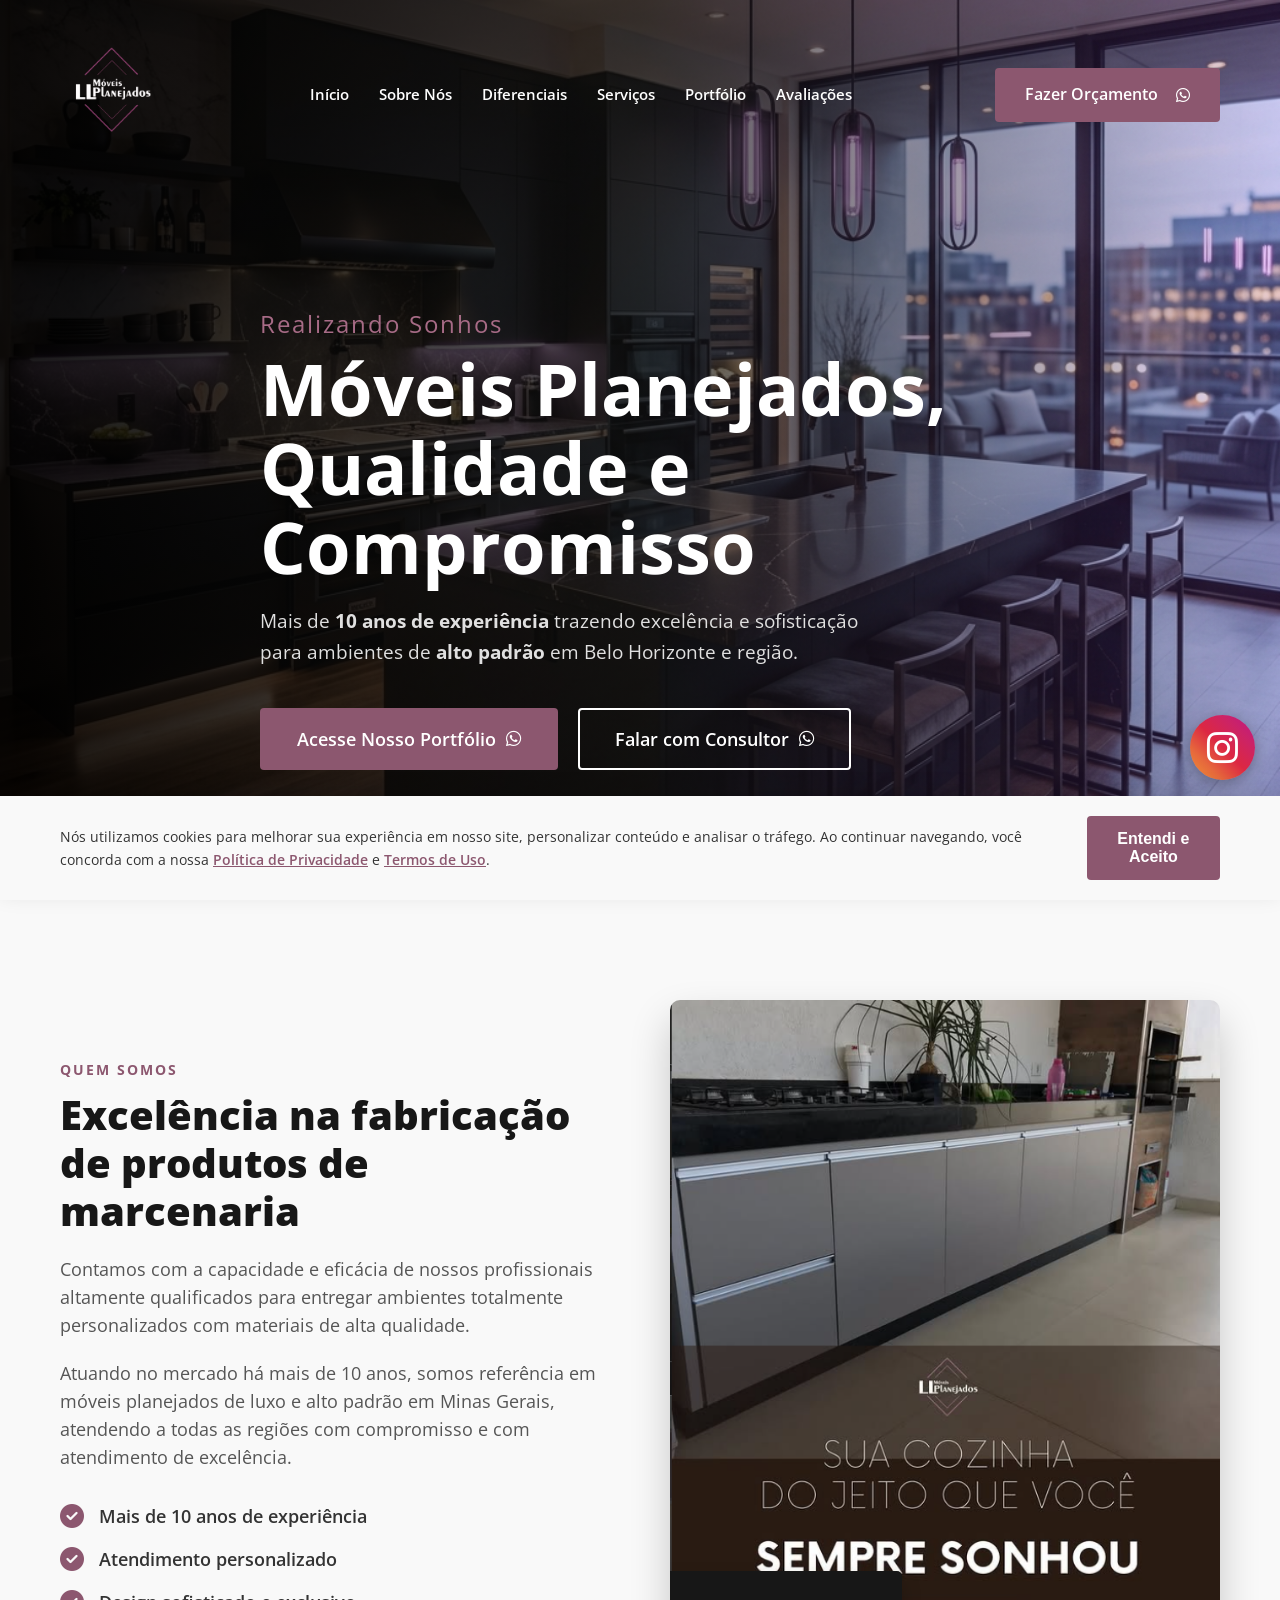
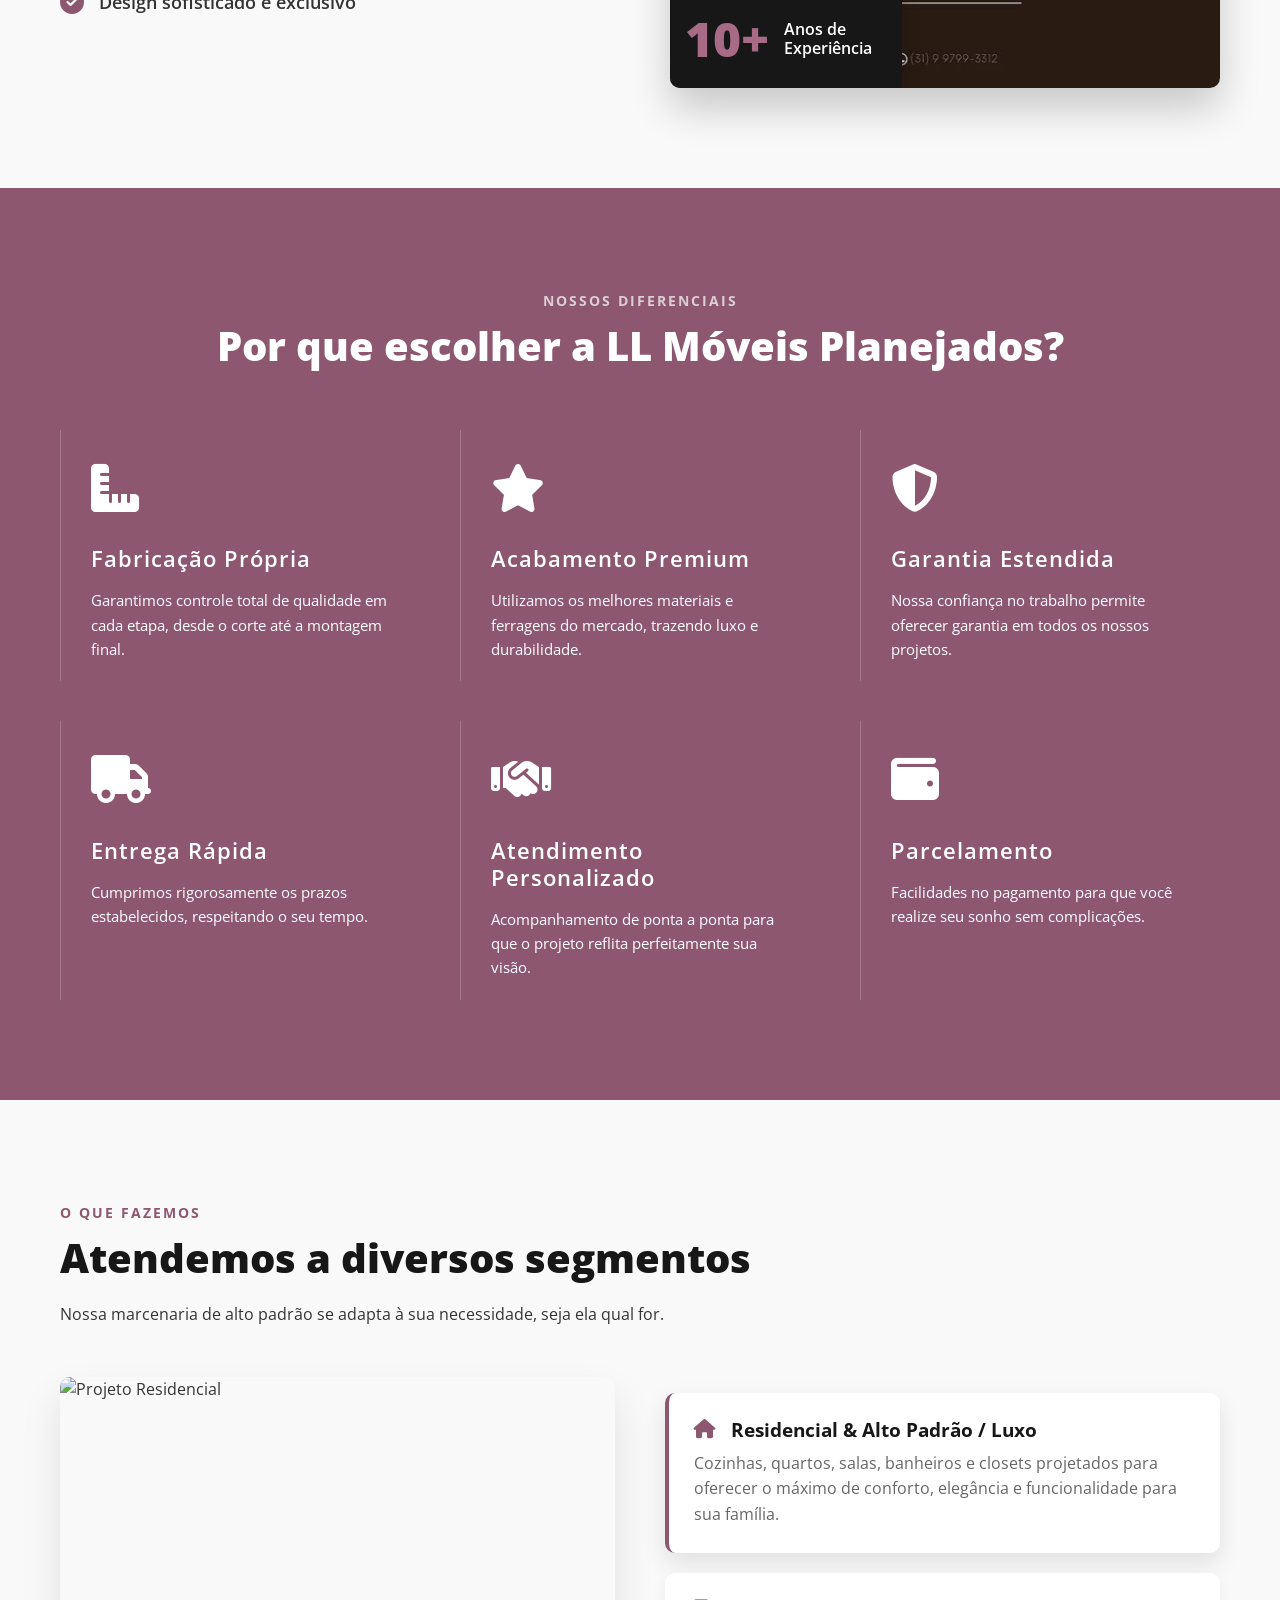
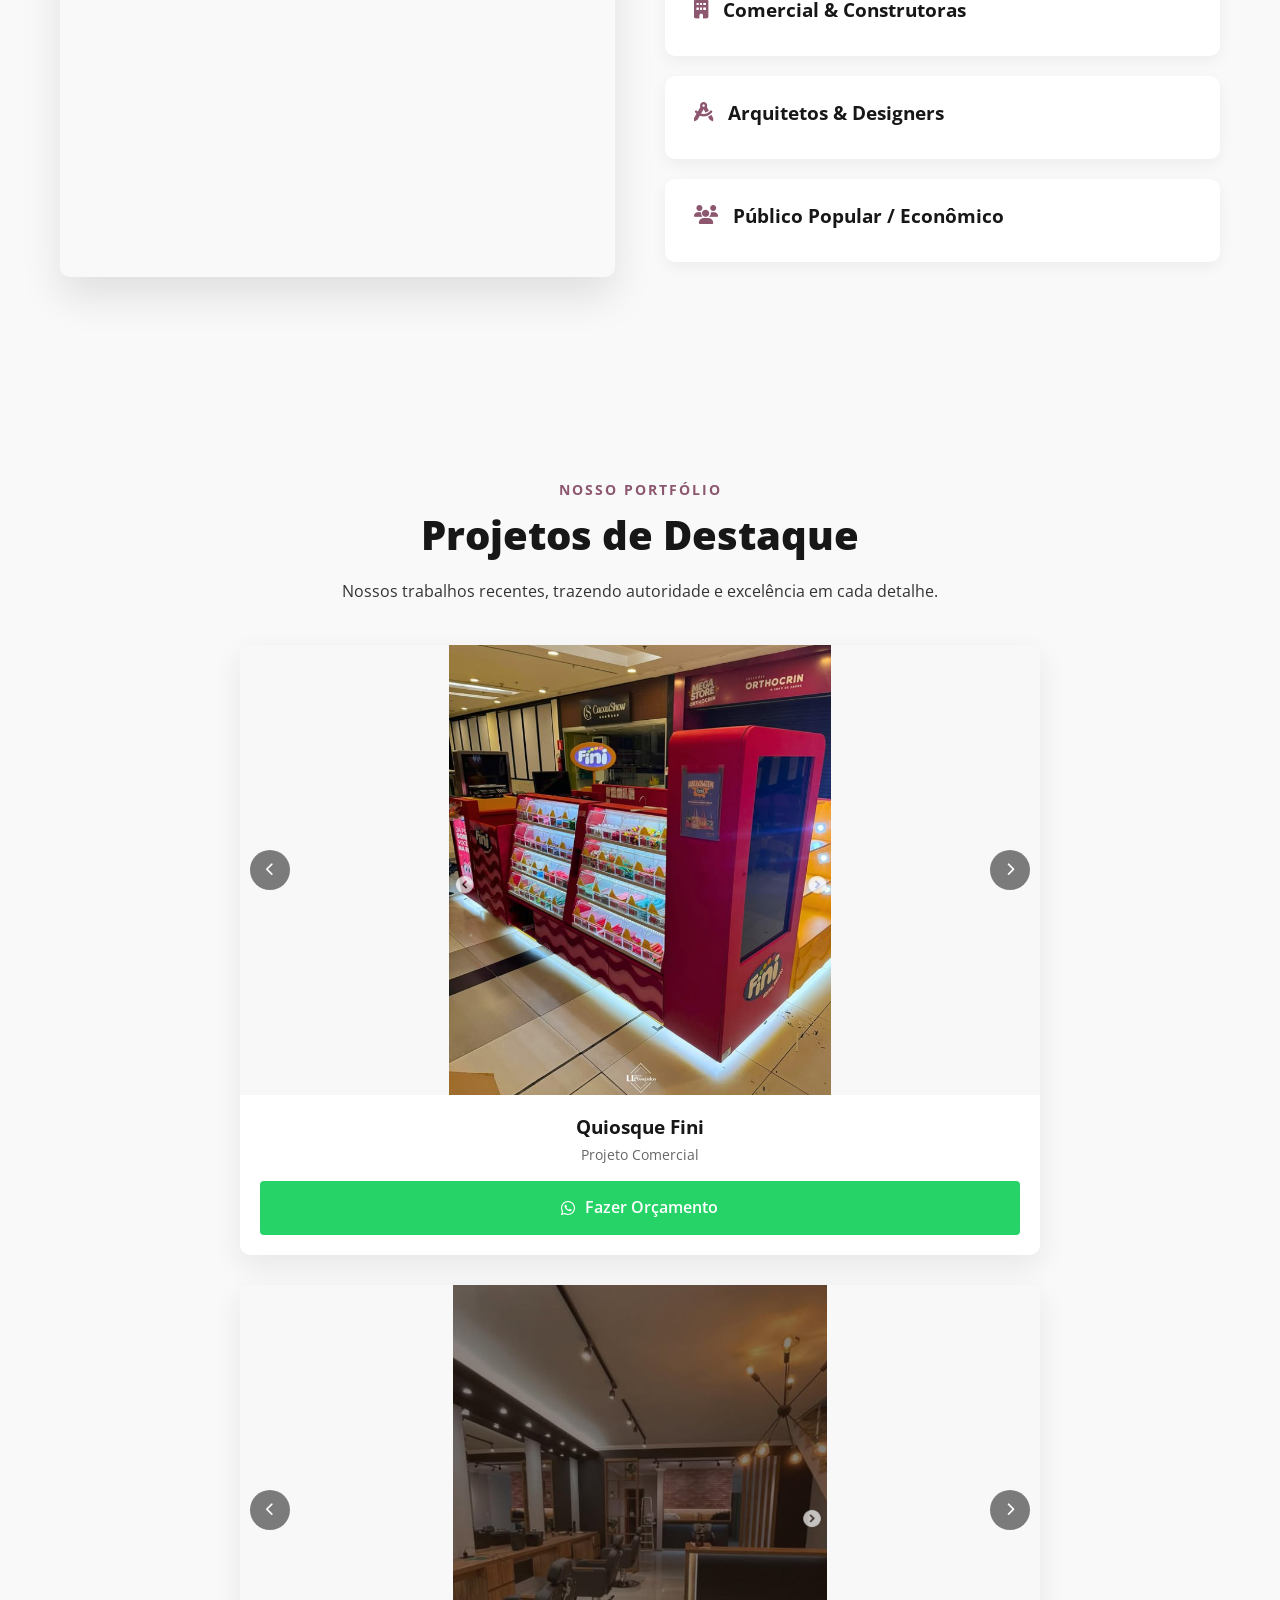
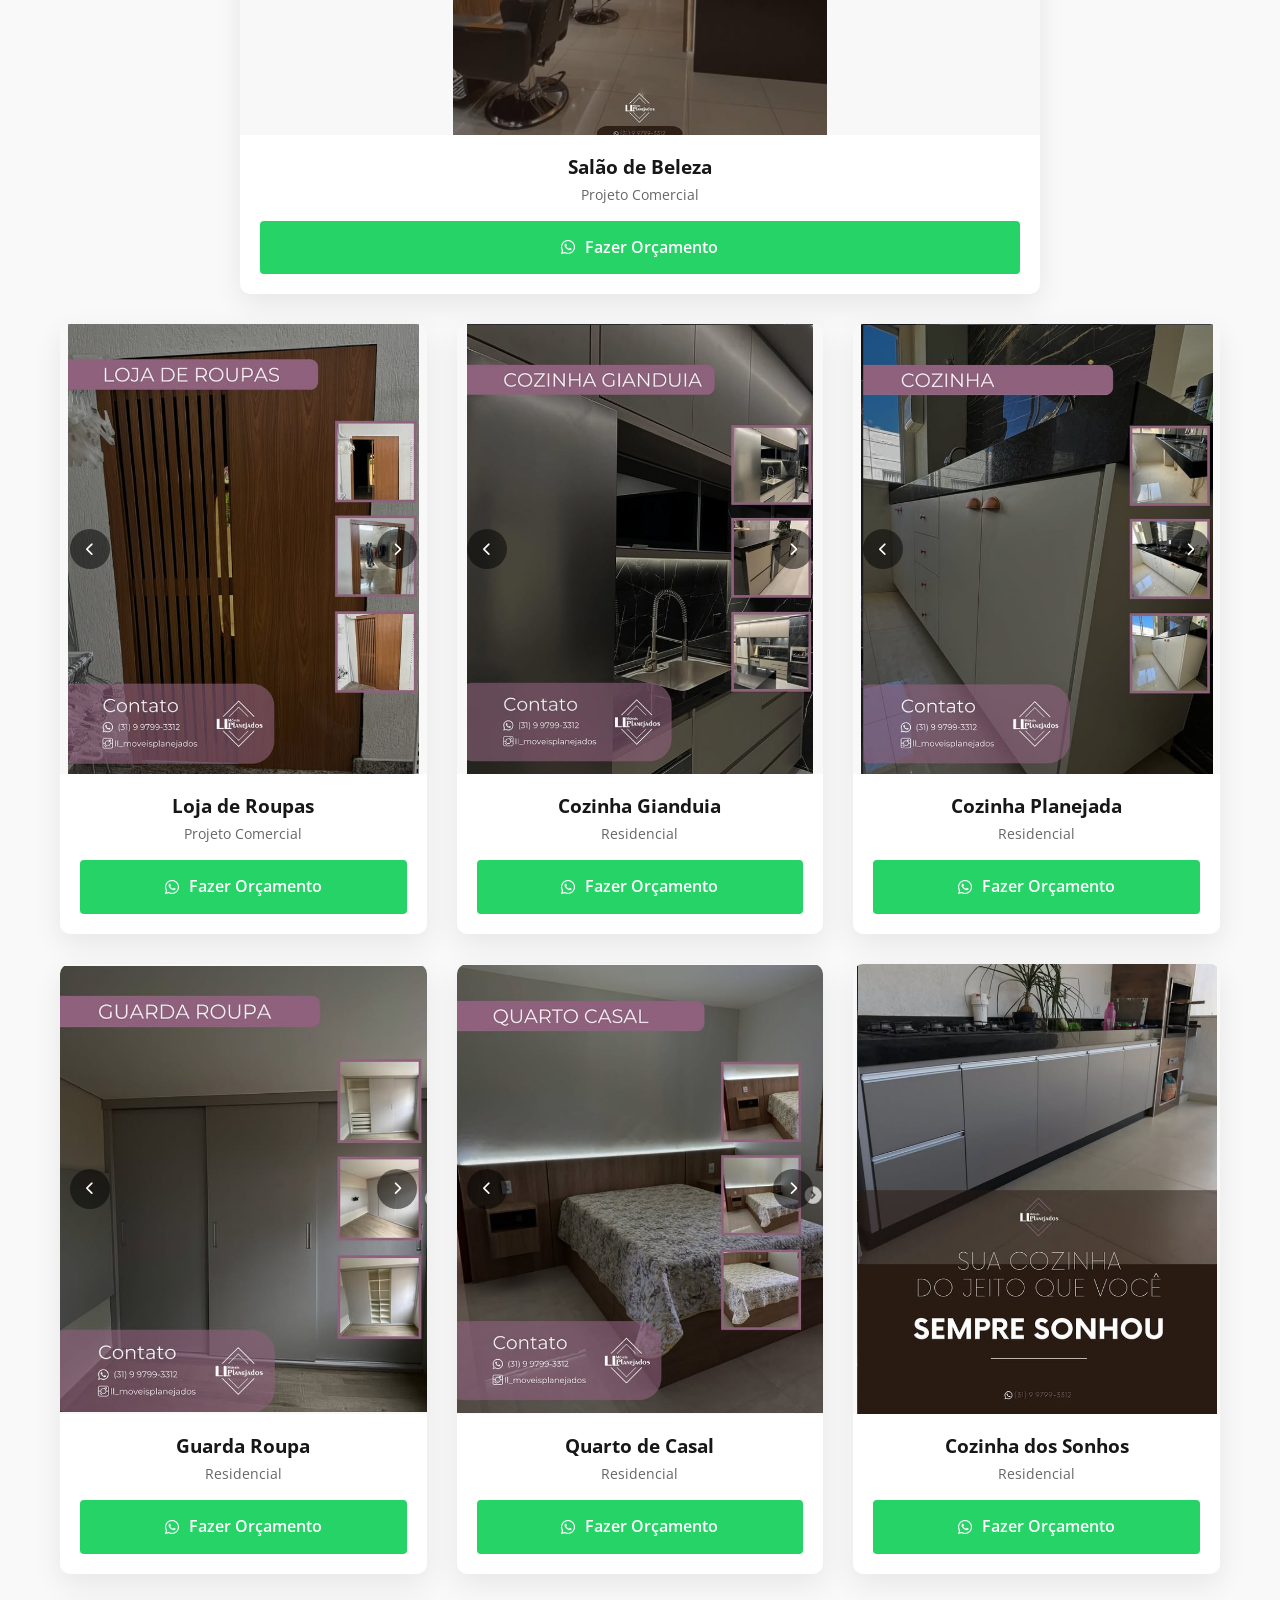
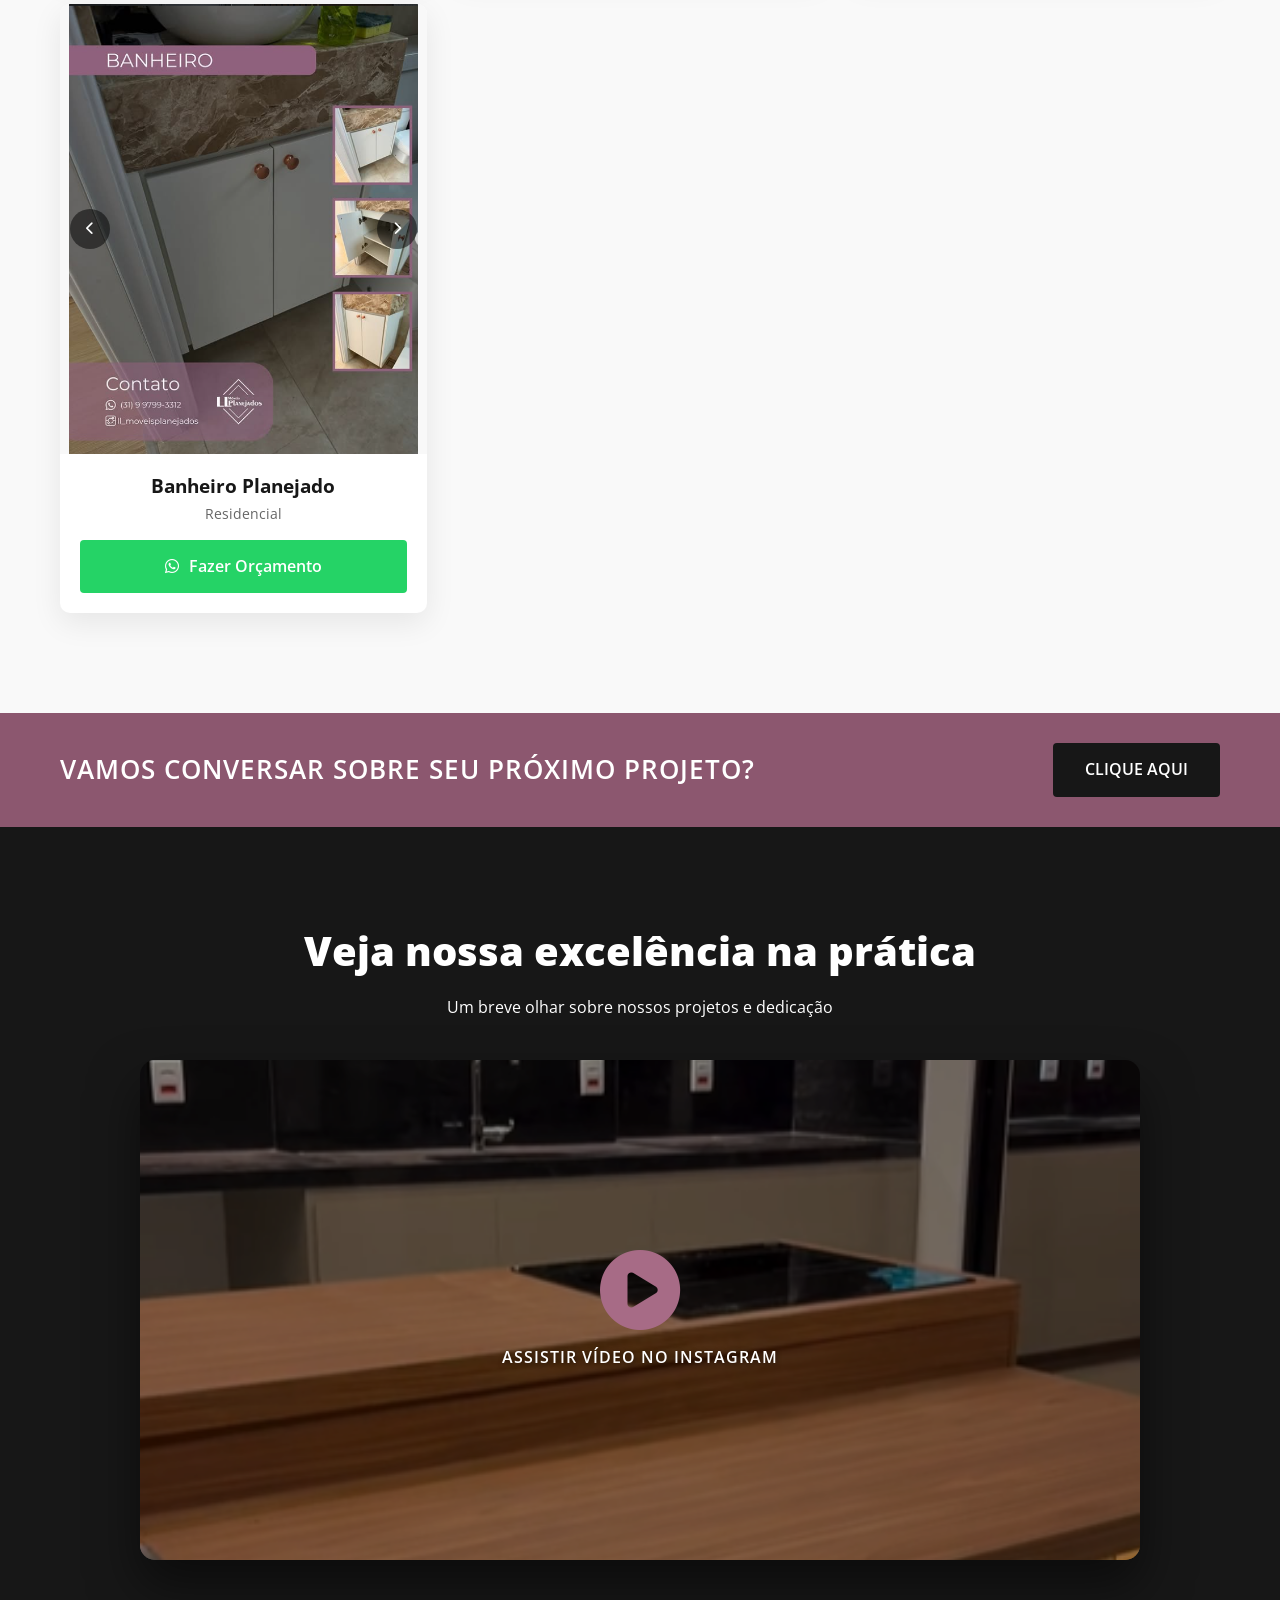
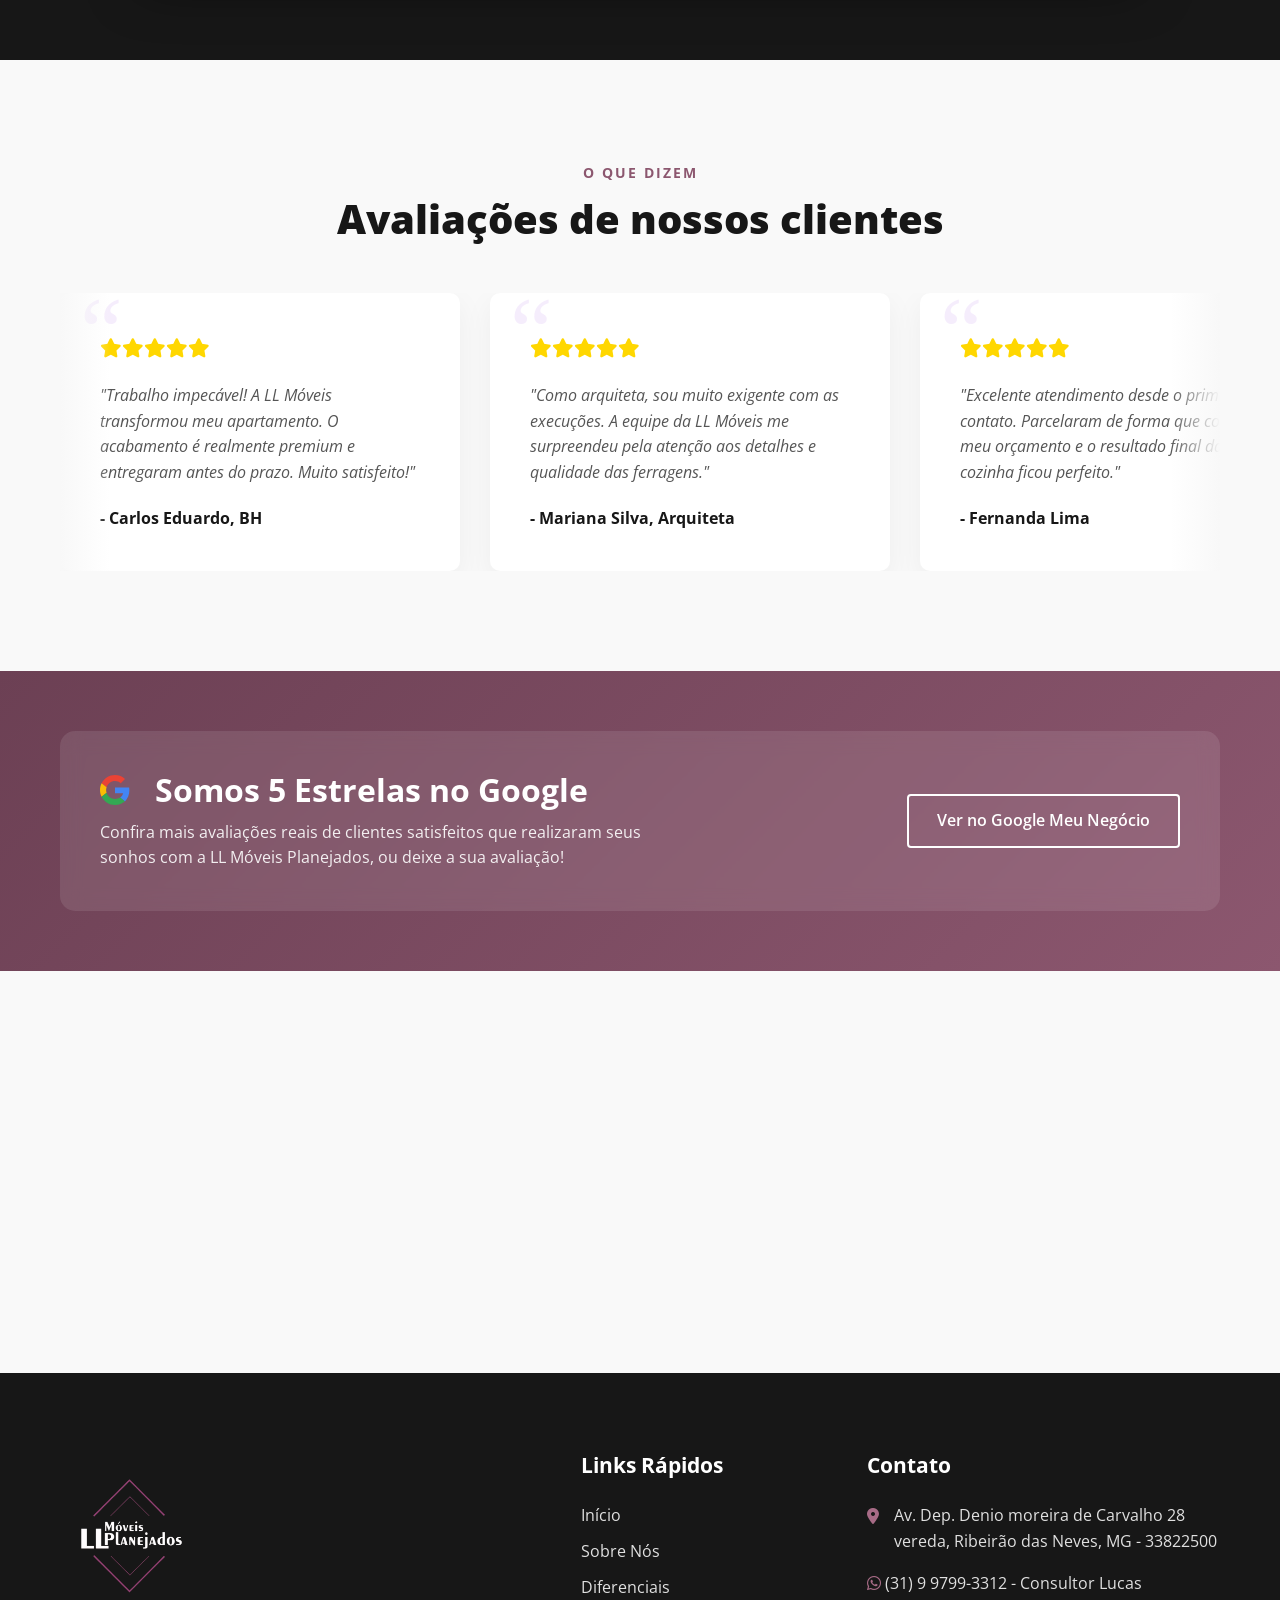
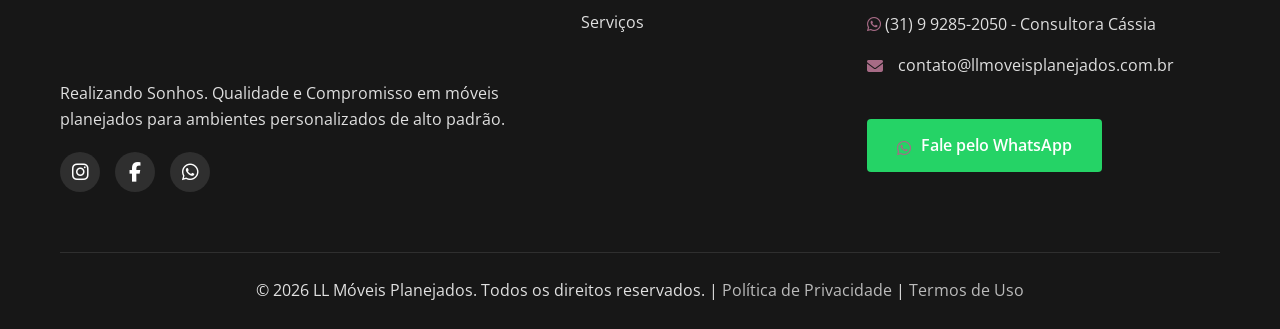
==== commit 5cb3c5e5: "Atualiza foto da seção Serviços para cozinha alto padrão" ====
--- a/index.html
+++ b/index.html
@@ -143,11 +143,11 @@
             
             <div class="services-wrapper">
                 <div class="service-image zoom-in">
-                    <img src="assets/cozinha dos sonhos.png" alt="Projeto Residencial" id="service-img-display">
+                    <img src="assets/cozinha alto padrão.png" alt="Projeto Residencial" id="service-img-display">
                 </div>
                 <div class="services-list fade-in-right">
-                    <div class="service-item active" data-image="assets/cozinha dos sonhos.png">
-                        <img src="assets/cozinha dos sonhos.png" class="mobile-service-img" alt="Residencial &amp; Alto Padrão">
+                    <div class="service-item active" data-image="assets/cozinha alto padrão.png">
+                        <img src="assets/cozinha alto padrão.png" class="mobile-service-img" alt="Residencial &amp; Alto Padrão">
                         <h3><i class="fas fa-home"></i> Residencial &amp; Alto Padrão / Luxo</h3>
                         <p>Cozinhas, quartos, salas, banheiros e closets projetados para oferecer o máximo de conforto, elegância e funcionalidade para sua família.</p>
                     </div>
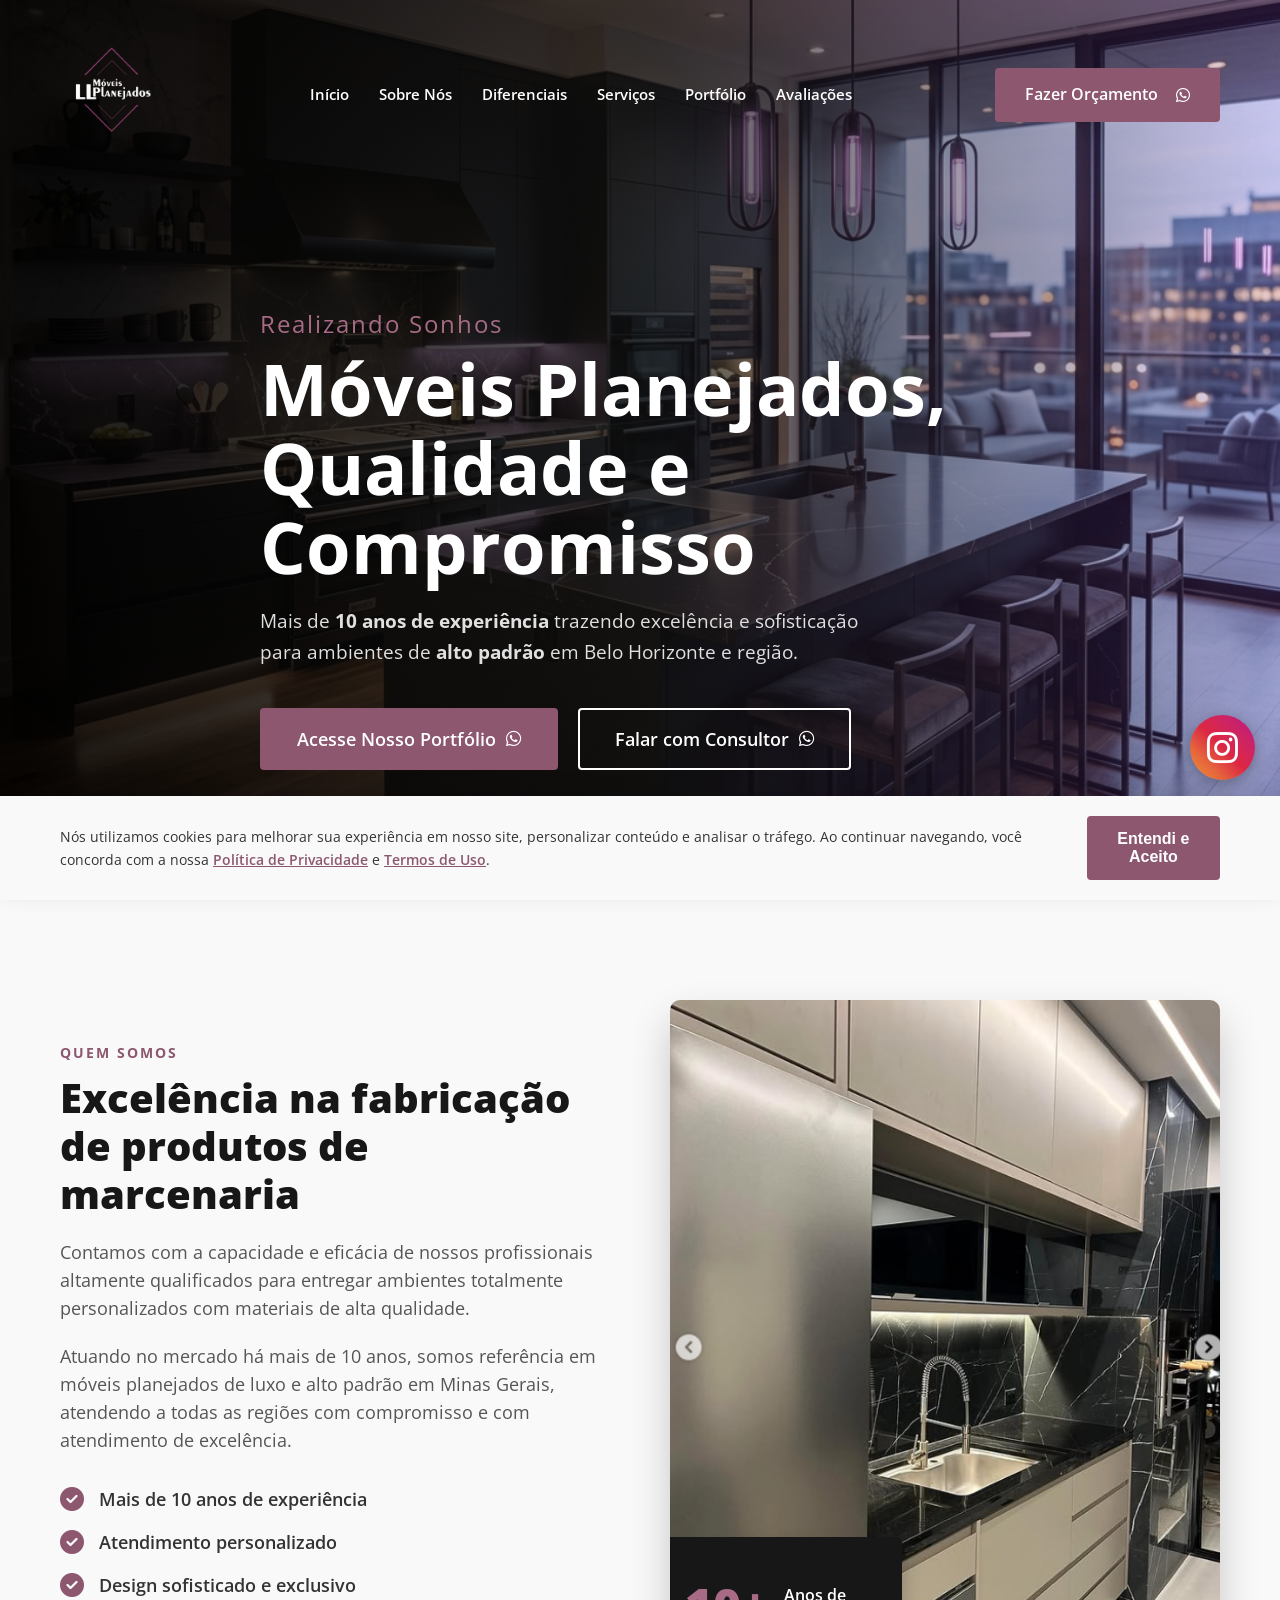
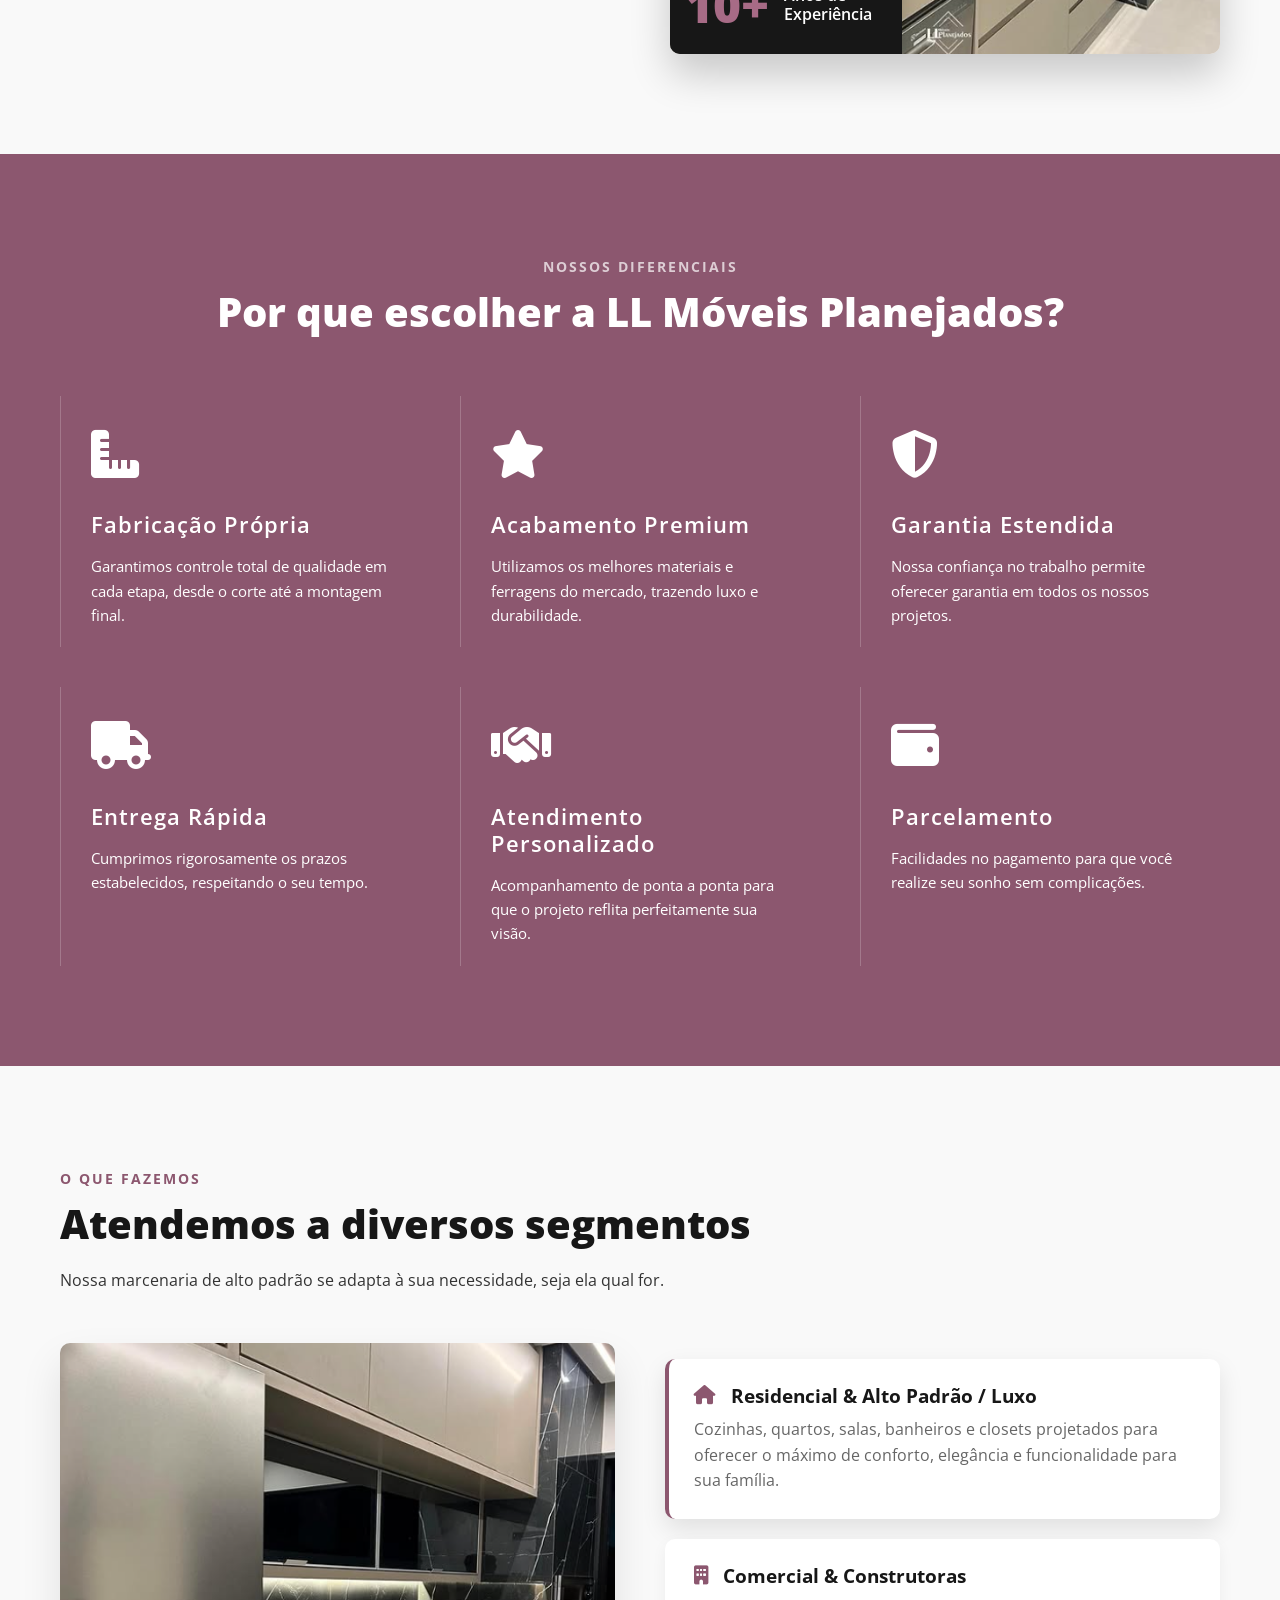
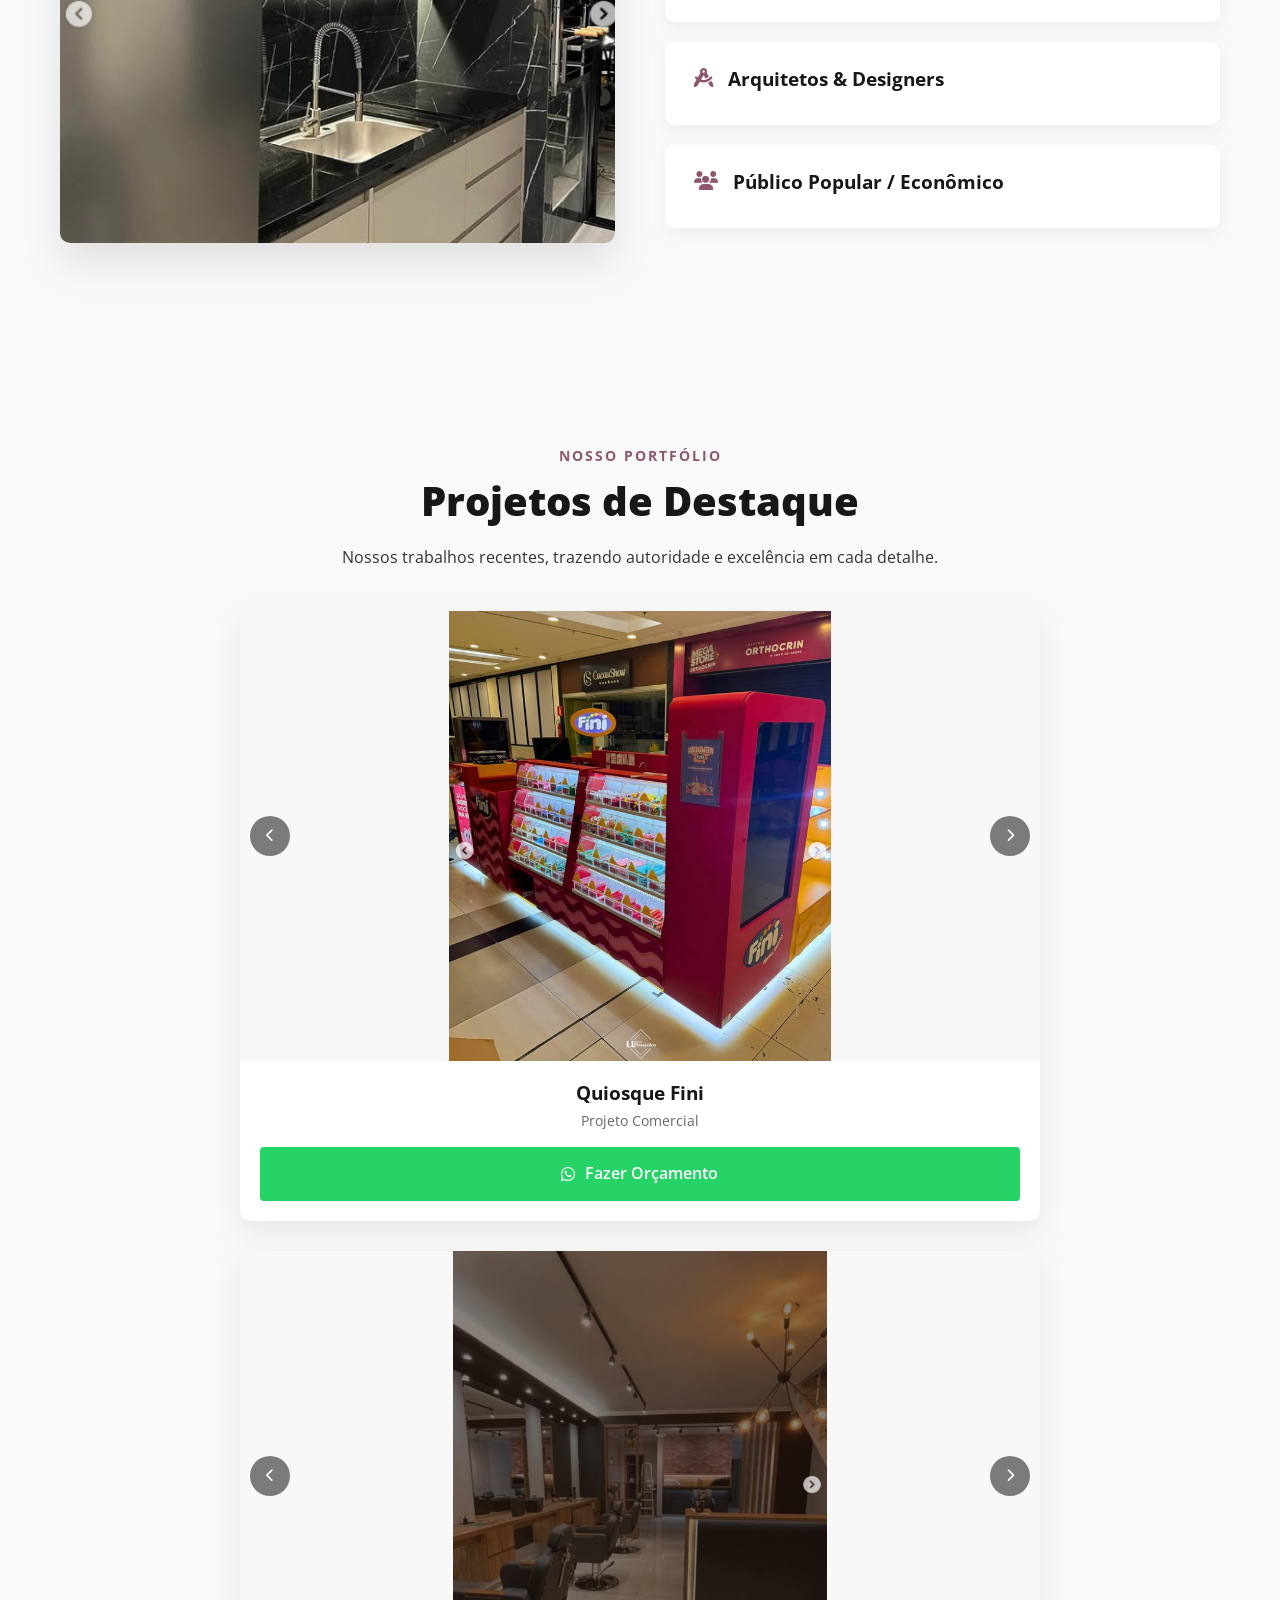
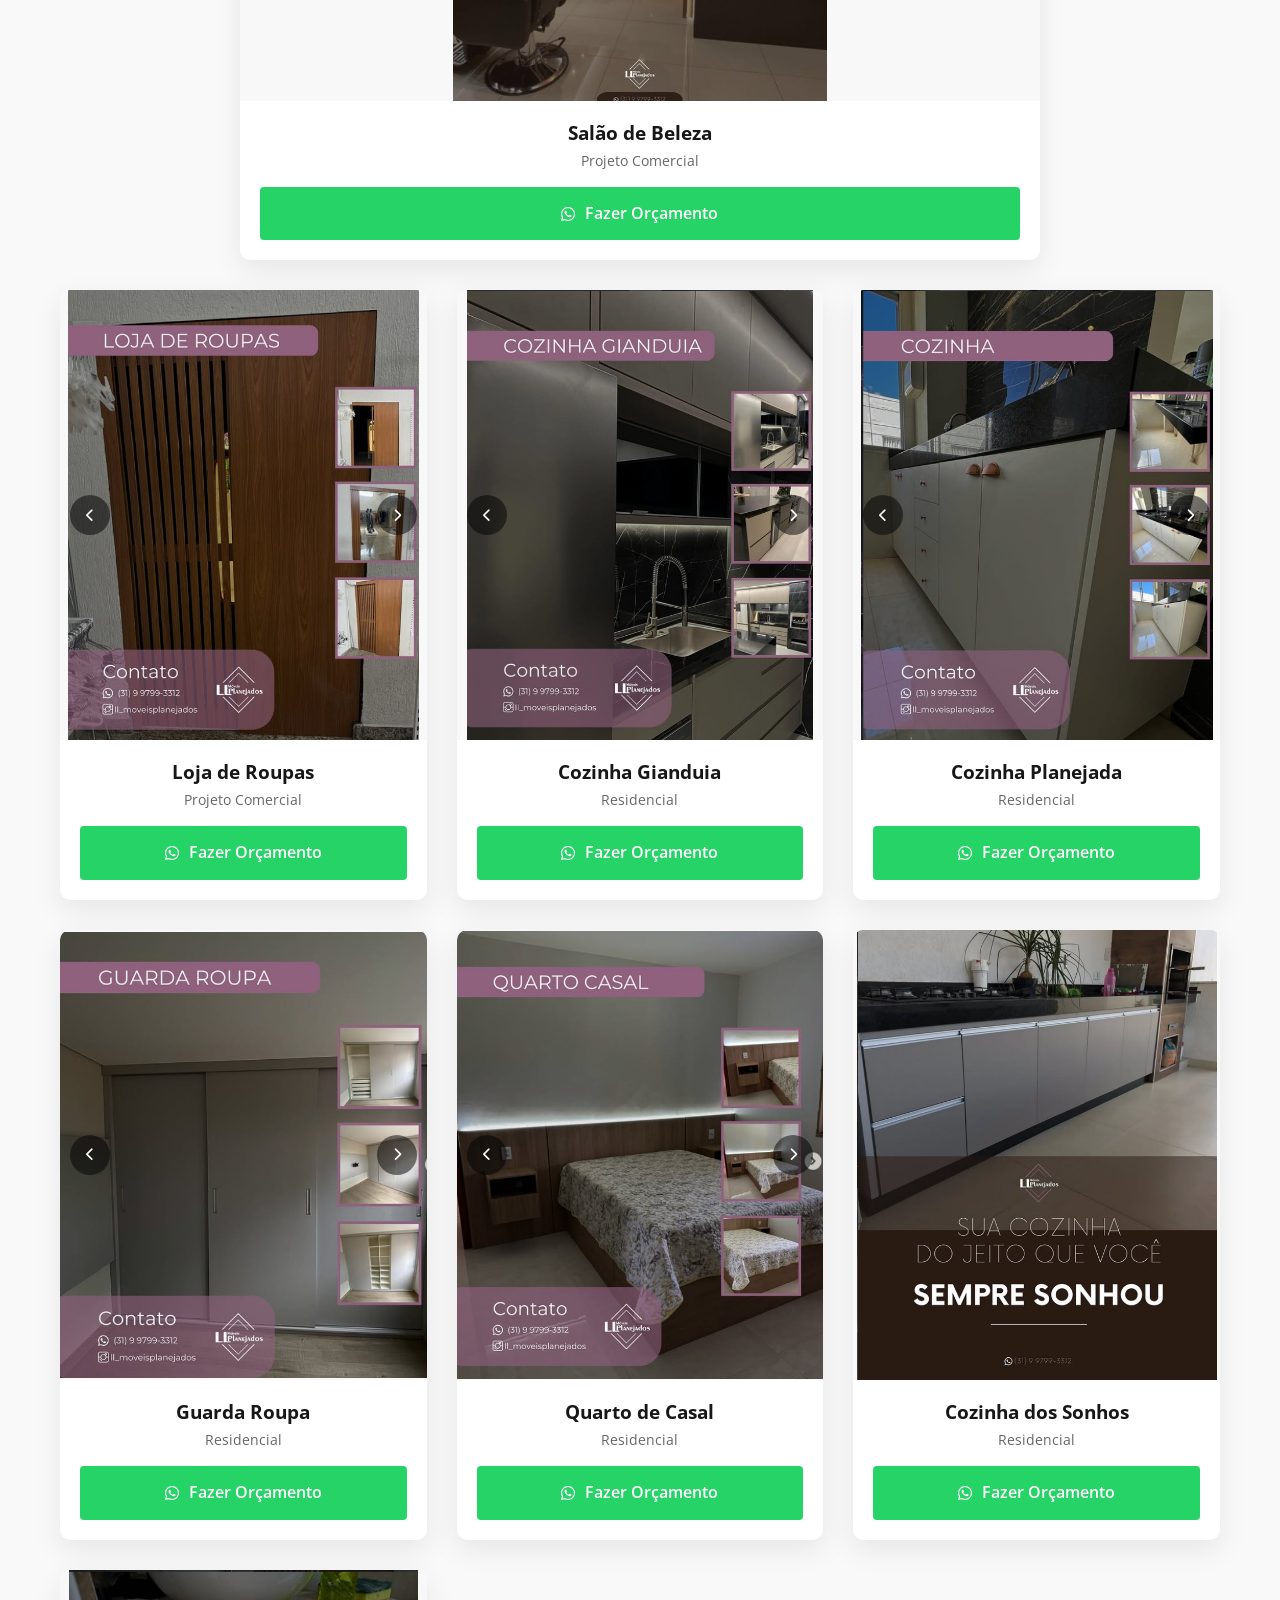
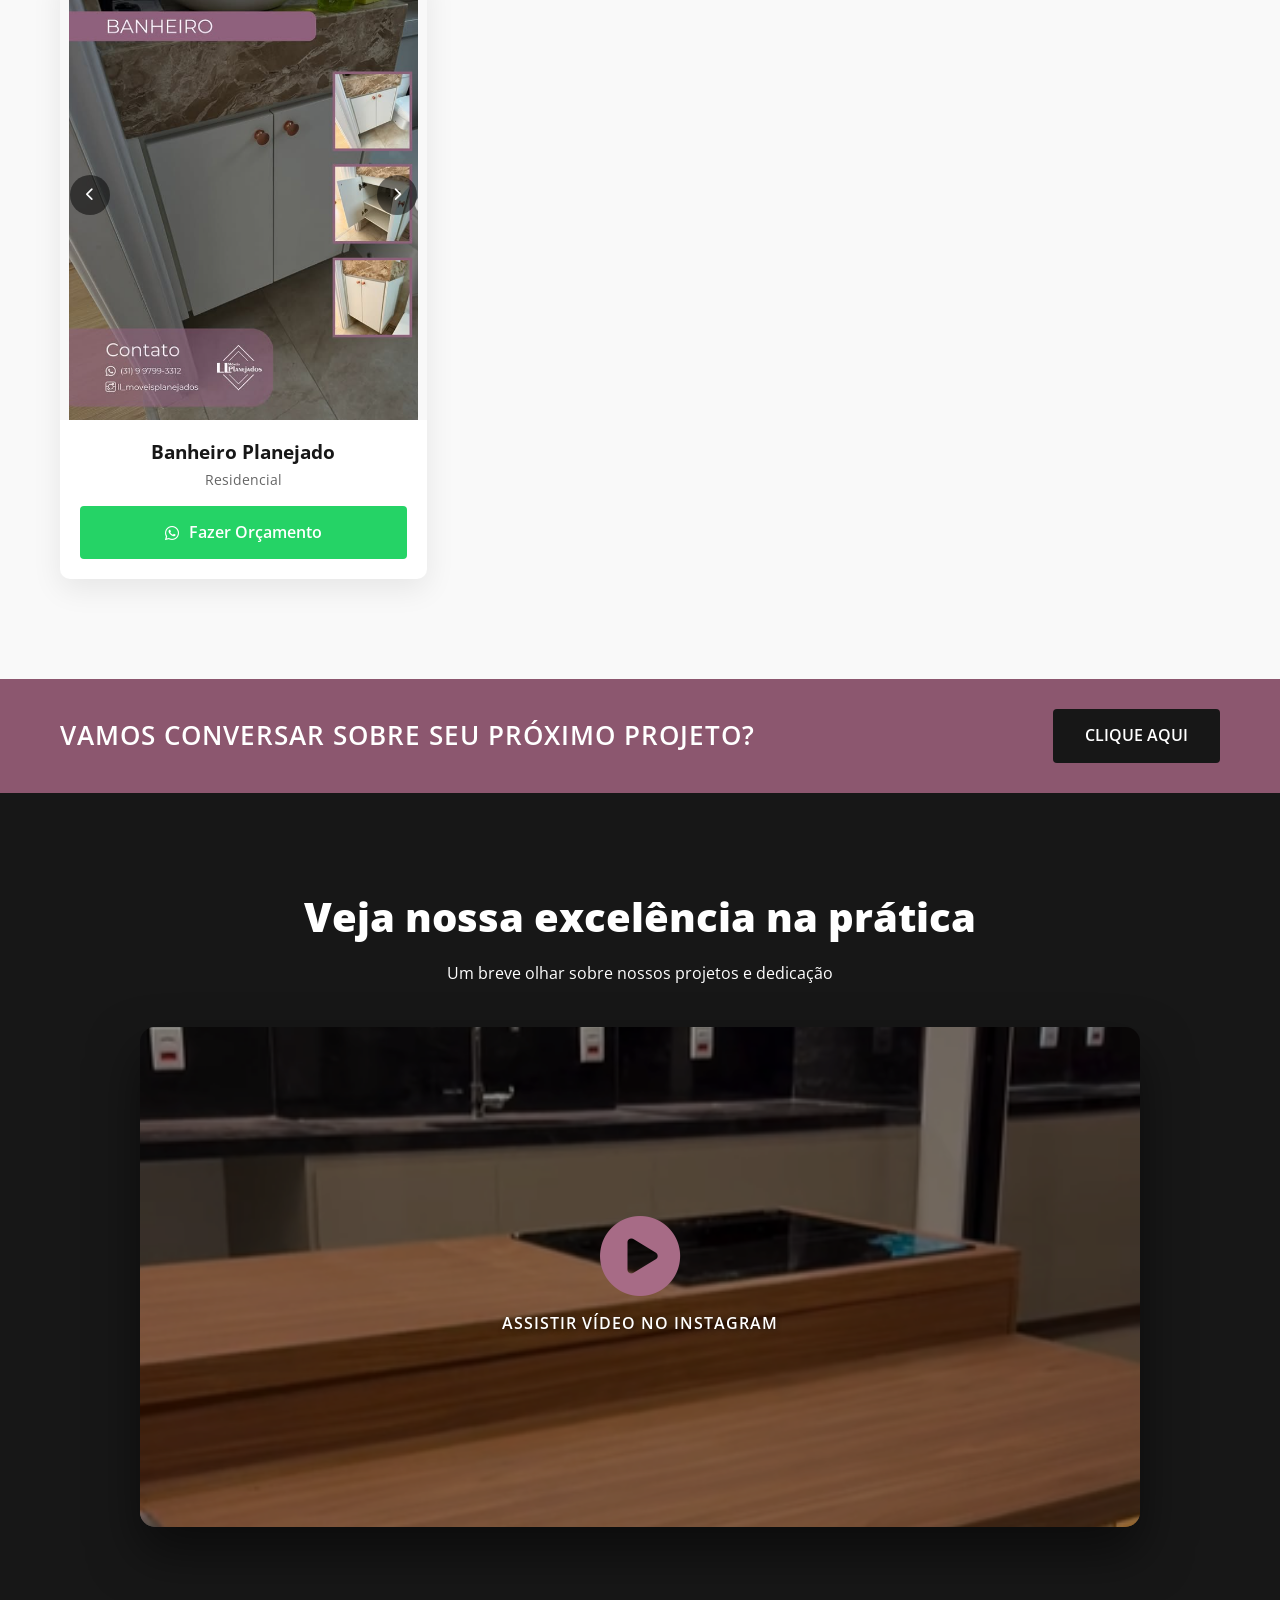
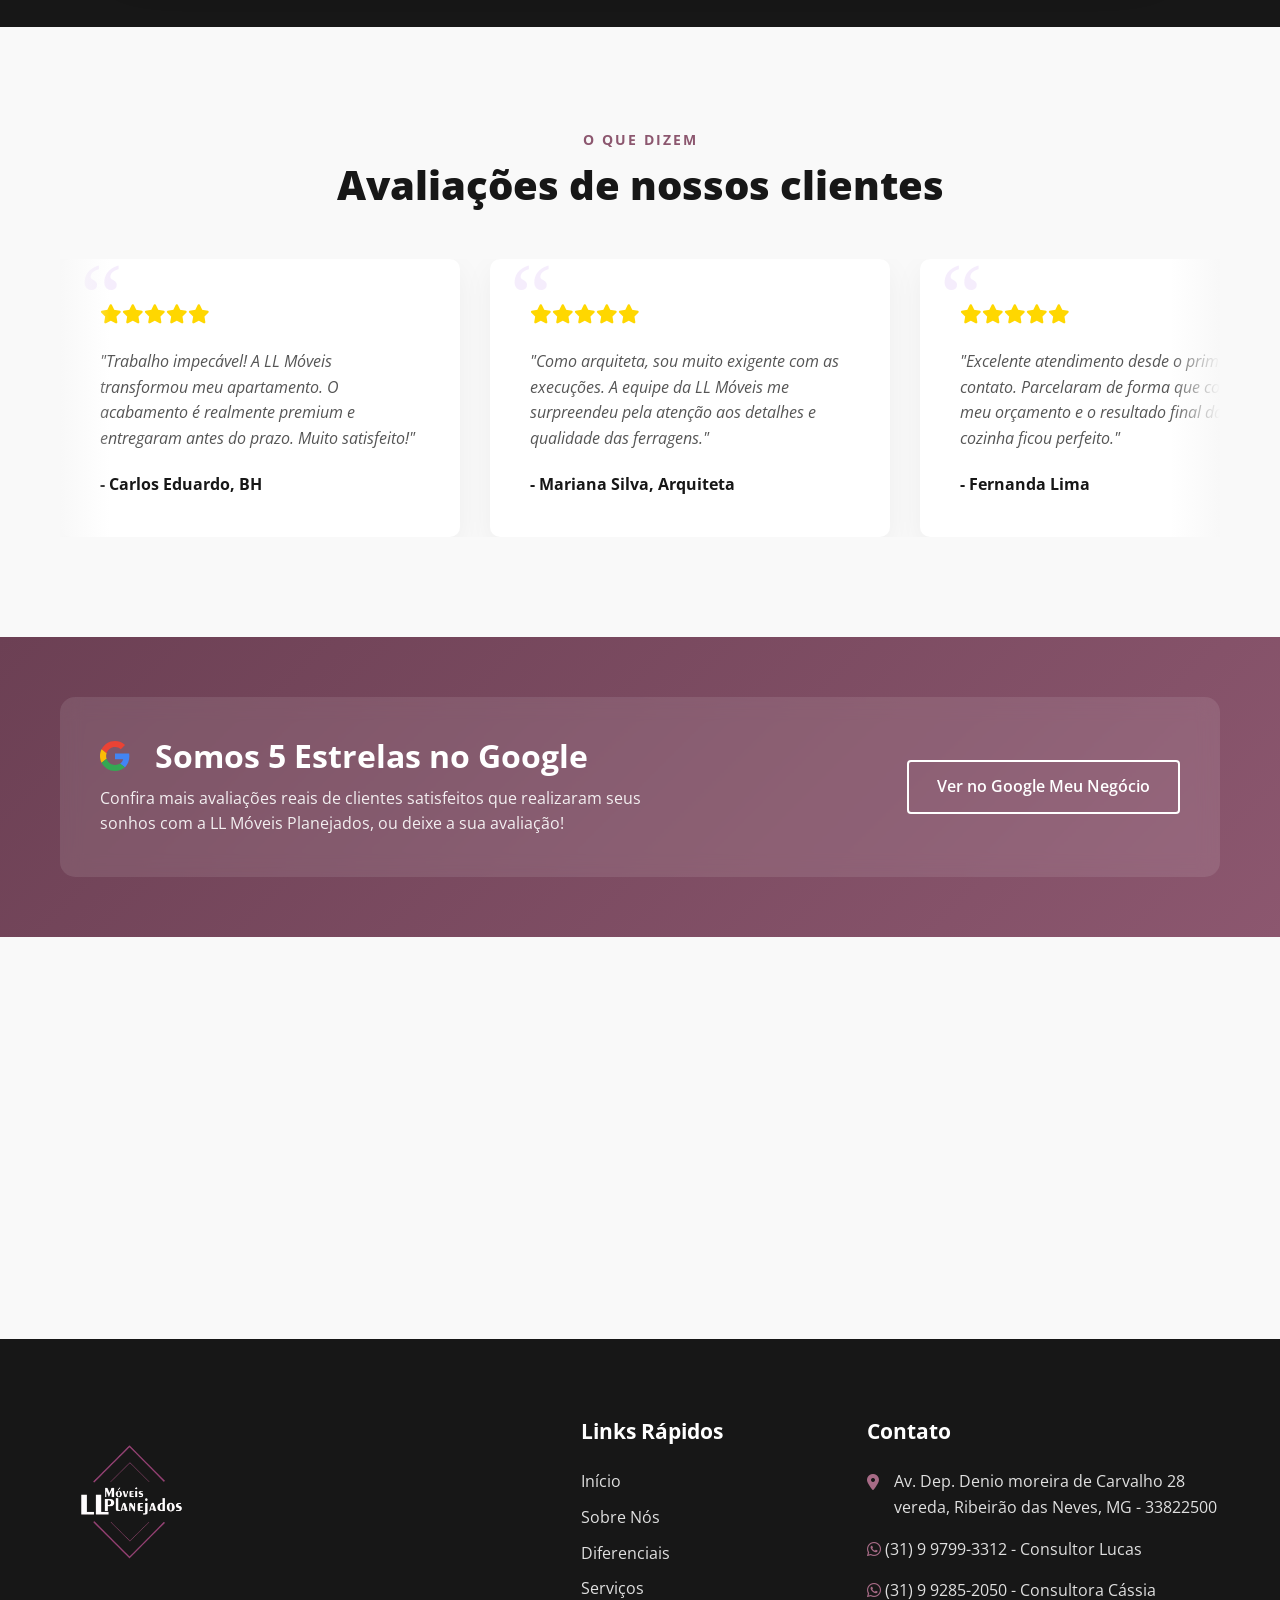
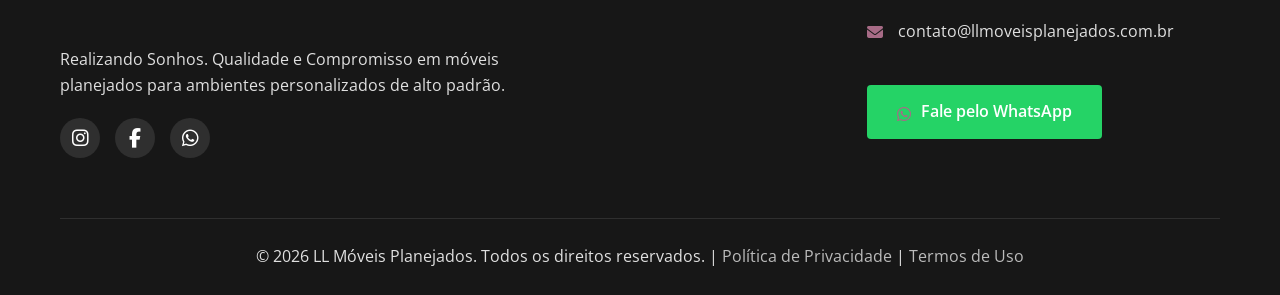
==== commit 6e3ae57a: "Corrige background do mobile e atualiza foto da seção Sobre Nós" ====
--- a/index.html
+++ b/index.html
@@ -78,7 +78,7 @@
                 </div>
                 <div class="about-image fade-in-right">
                     <div class="image-wrapper">
-                        <img src="assets/cozinha dos sonhos.png" alt="Cozinha dos Sonhos - LL Móveis Planejados">
+                        <img src="assets/cozinha alto padrão.png" alt="Cozinha de Alto Padrão - LL Móveis Planejados">
                         <div class="experience-badge">
                             <span class="number">10+</span>
                             <span class="text">Anos de<br>Experiência</span>
--- a/styles.css
+++ b/styles.css
@@ -1087,6 +1087,8 @@
         height: auto;
         min-height: 100vh;
         padding-bottom: 80px;
+        background-attachment: scroll;
+        background-position: center;
     }
 
     .hero-content h1 {
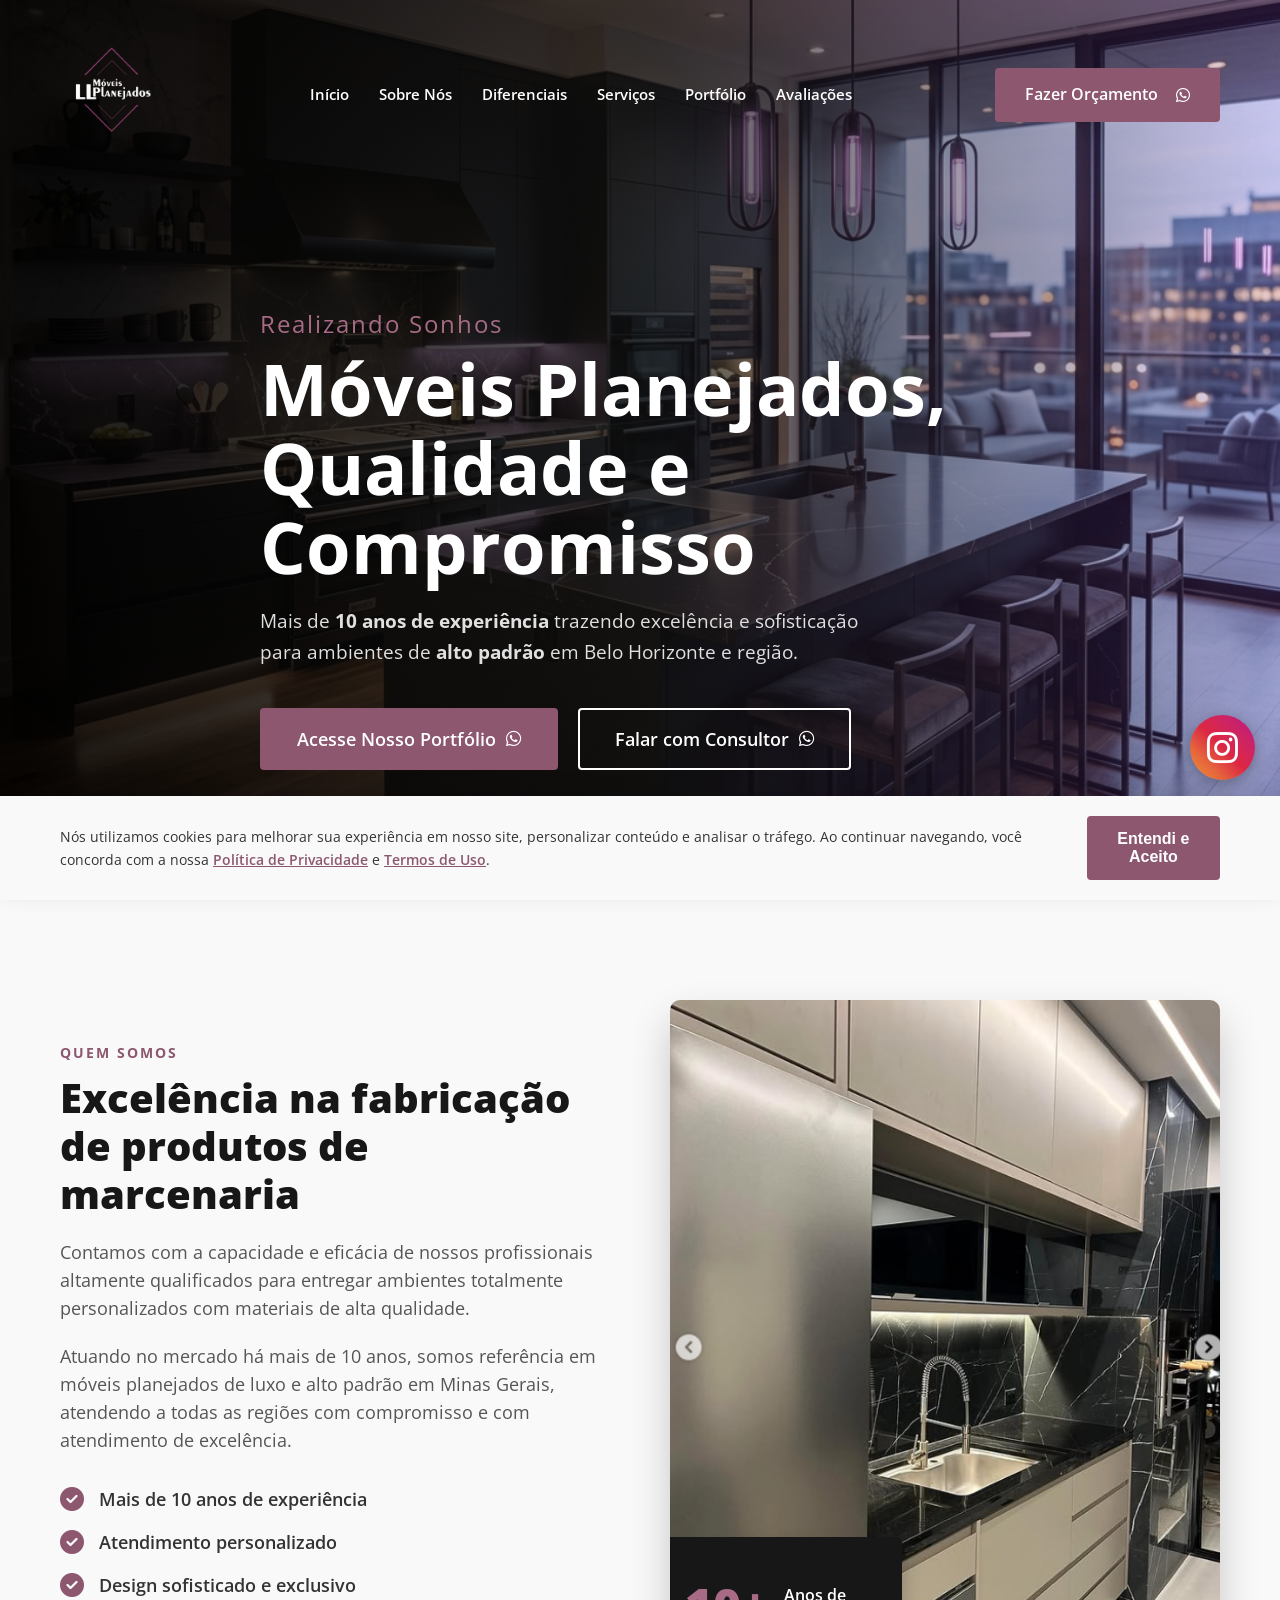
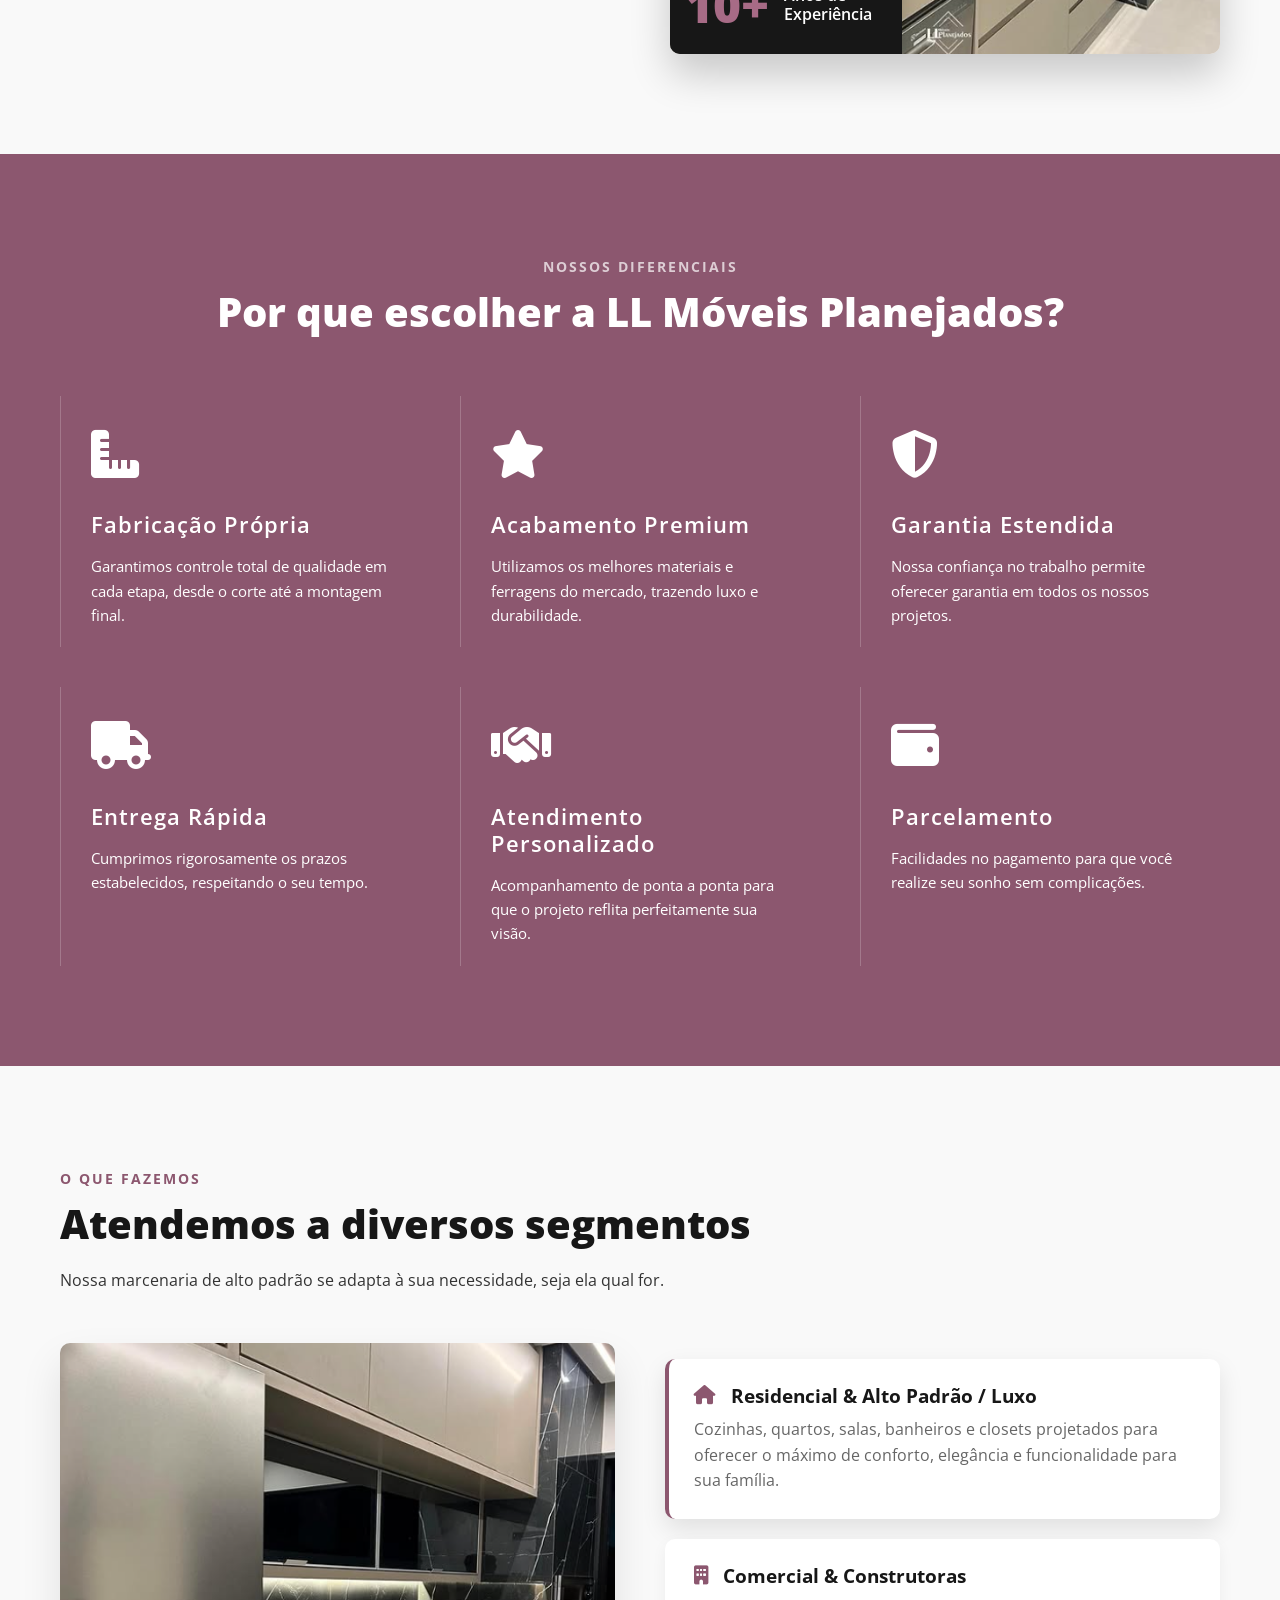
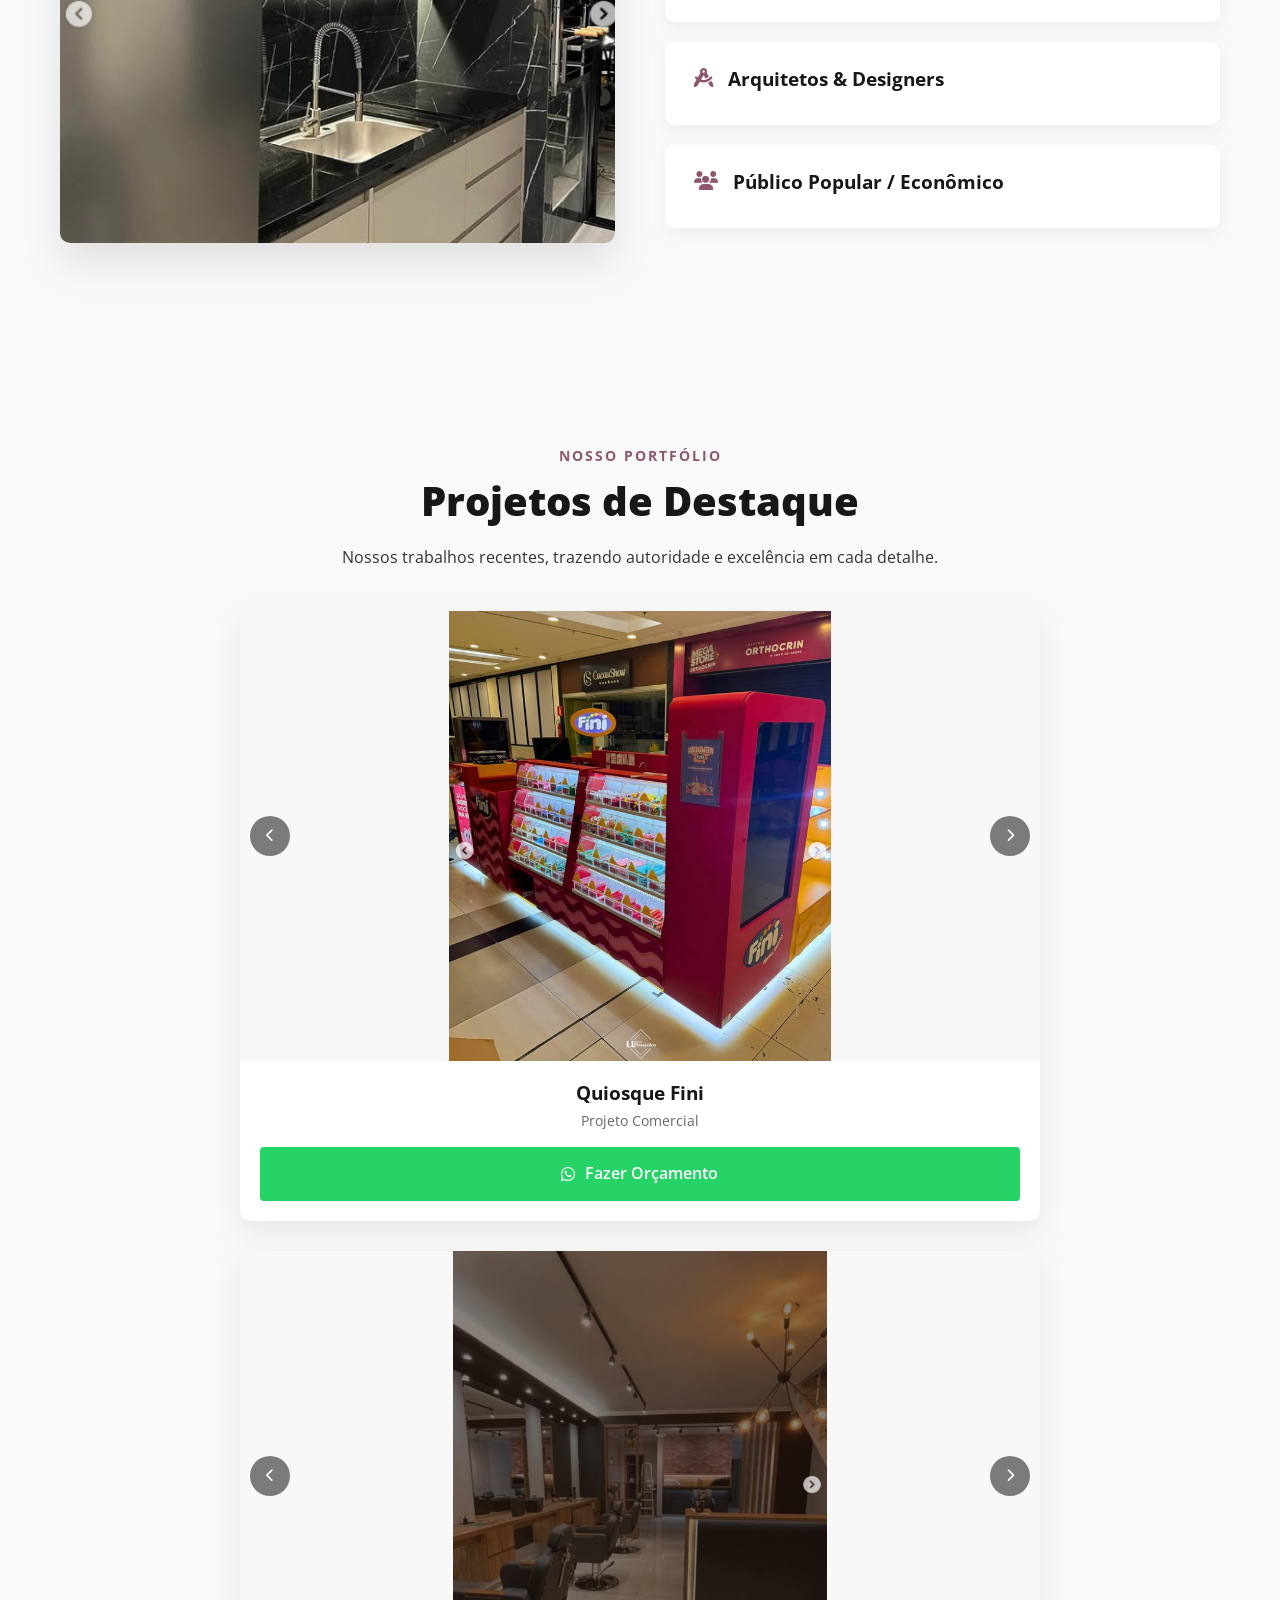
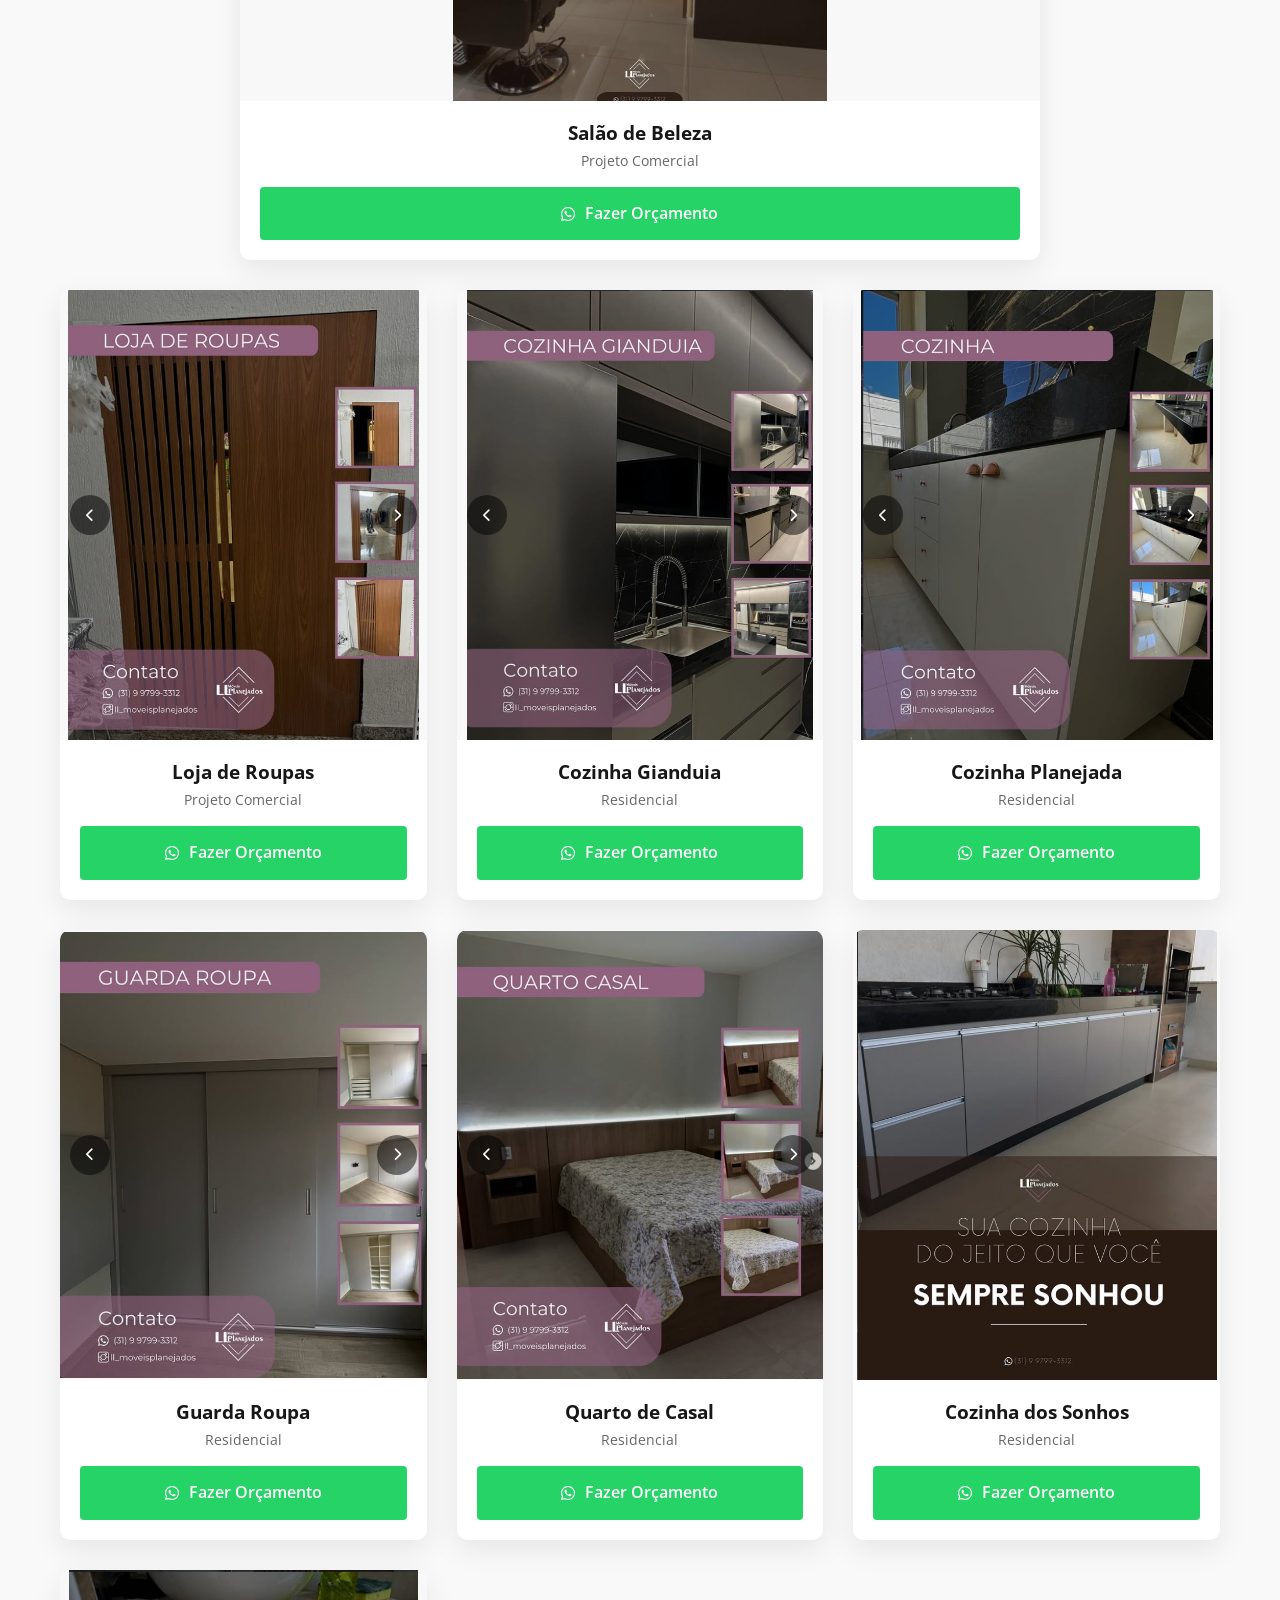
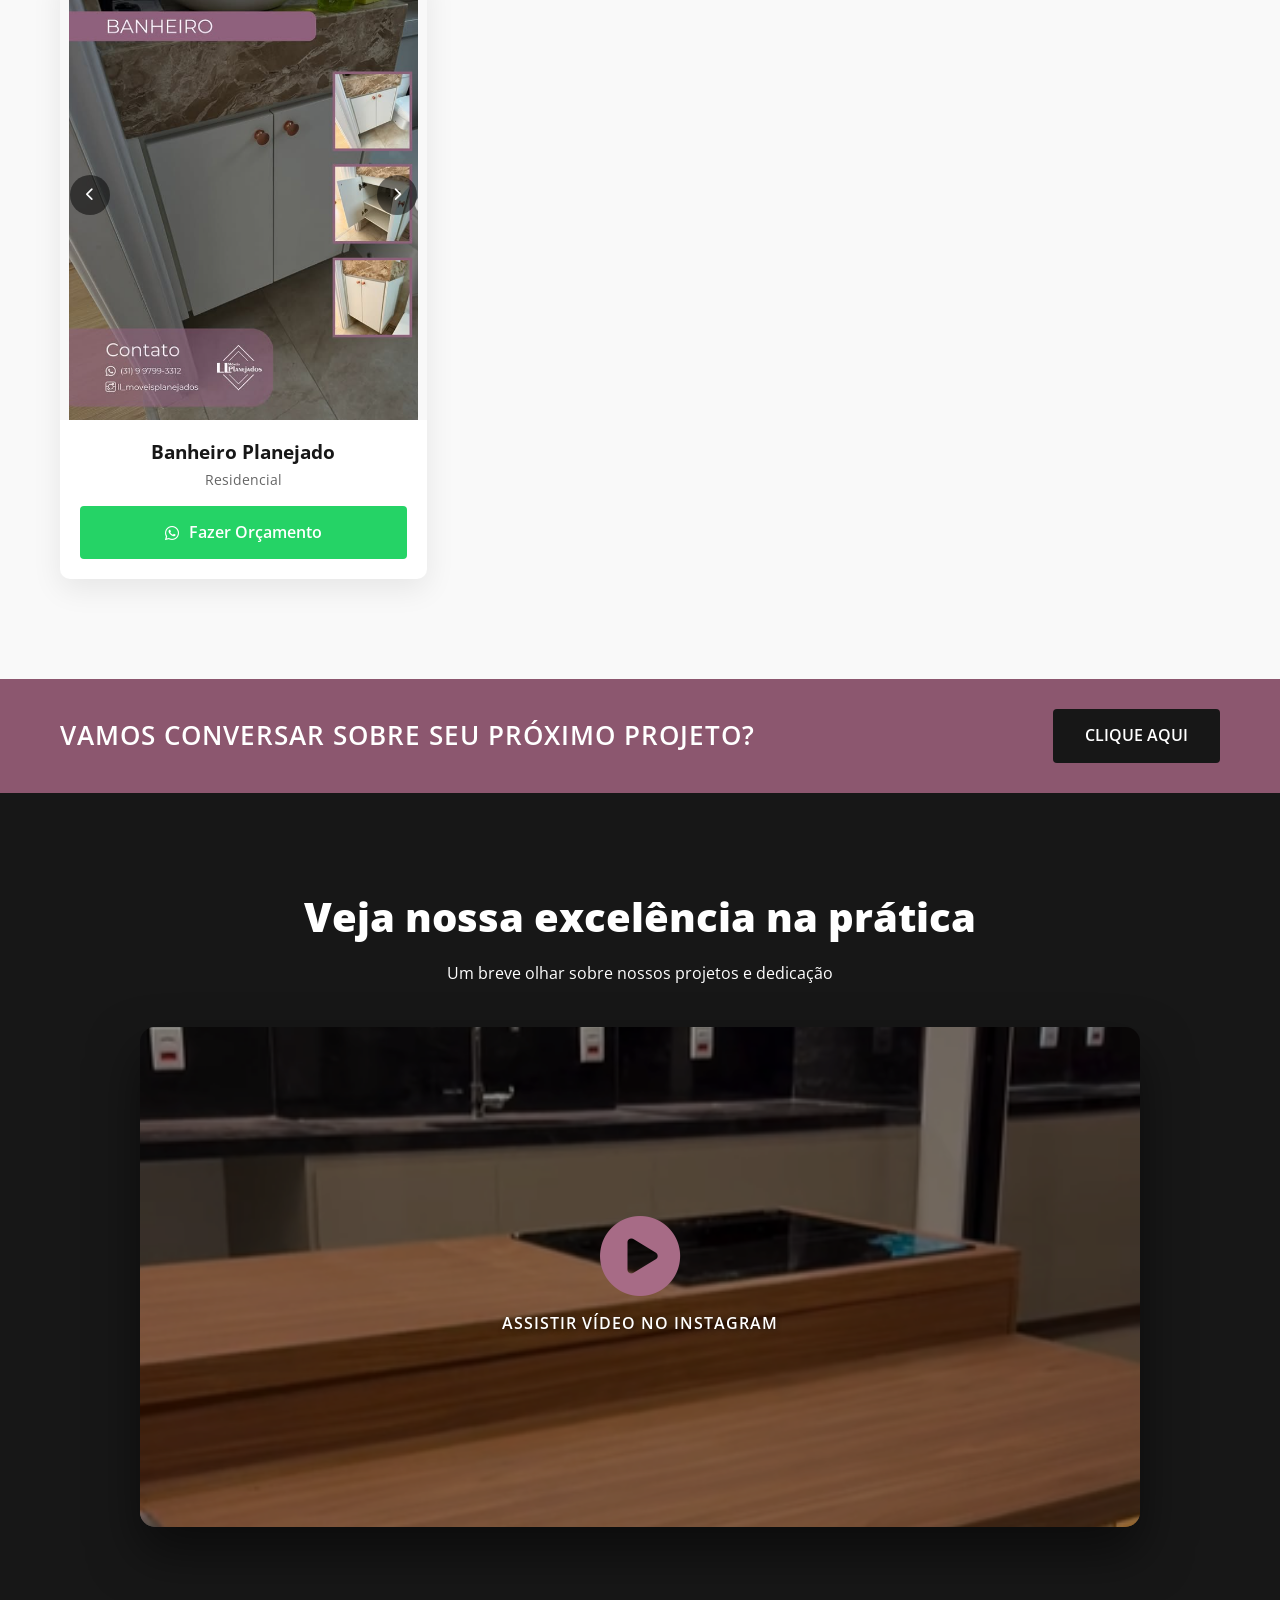
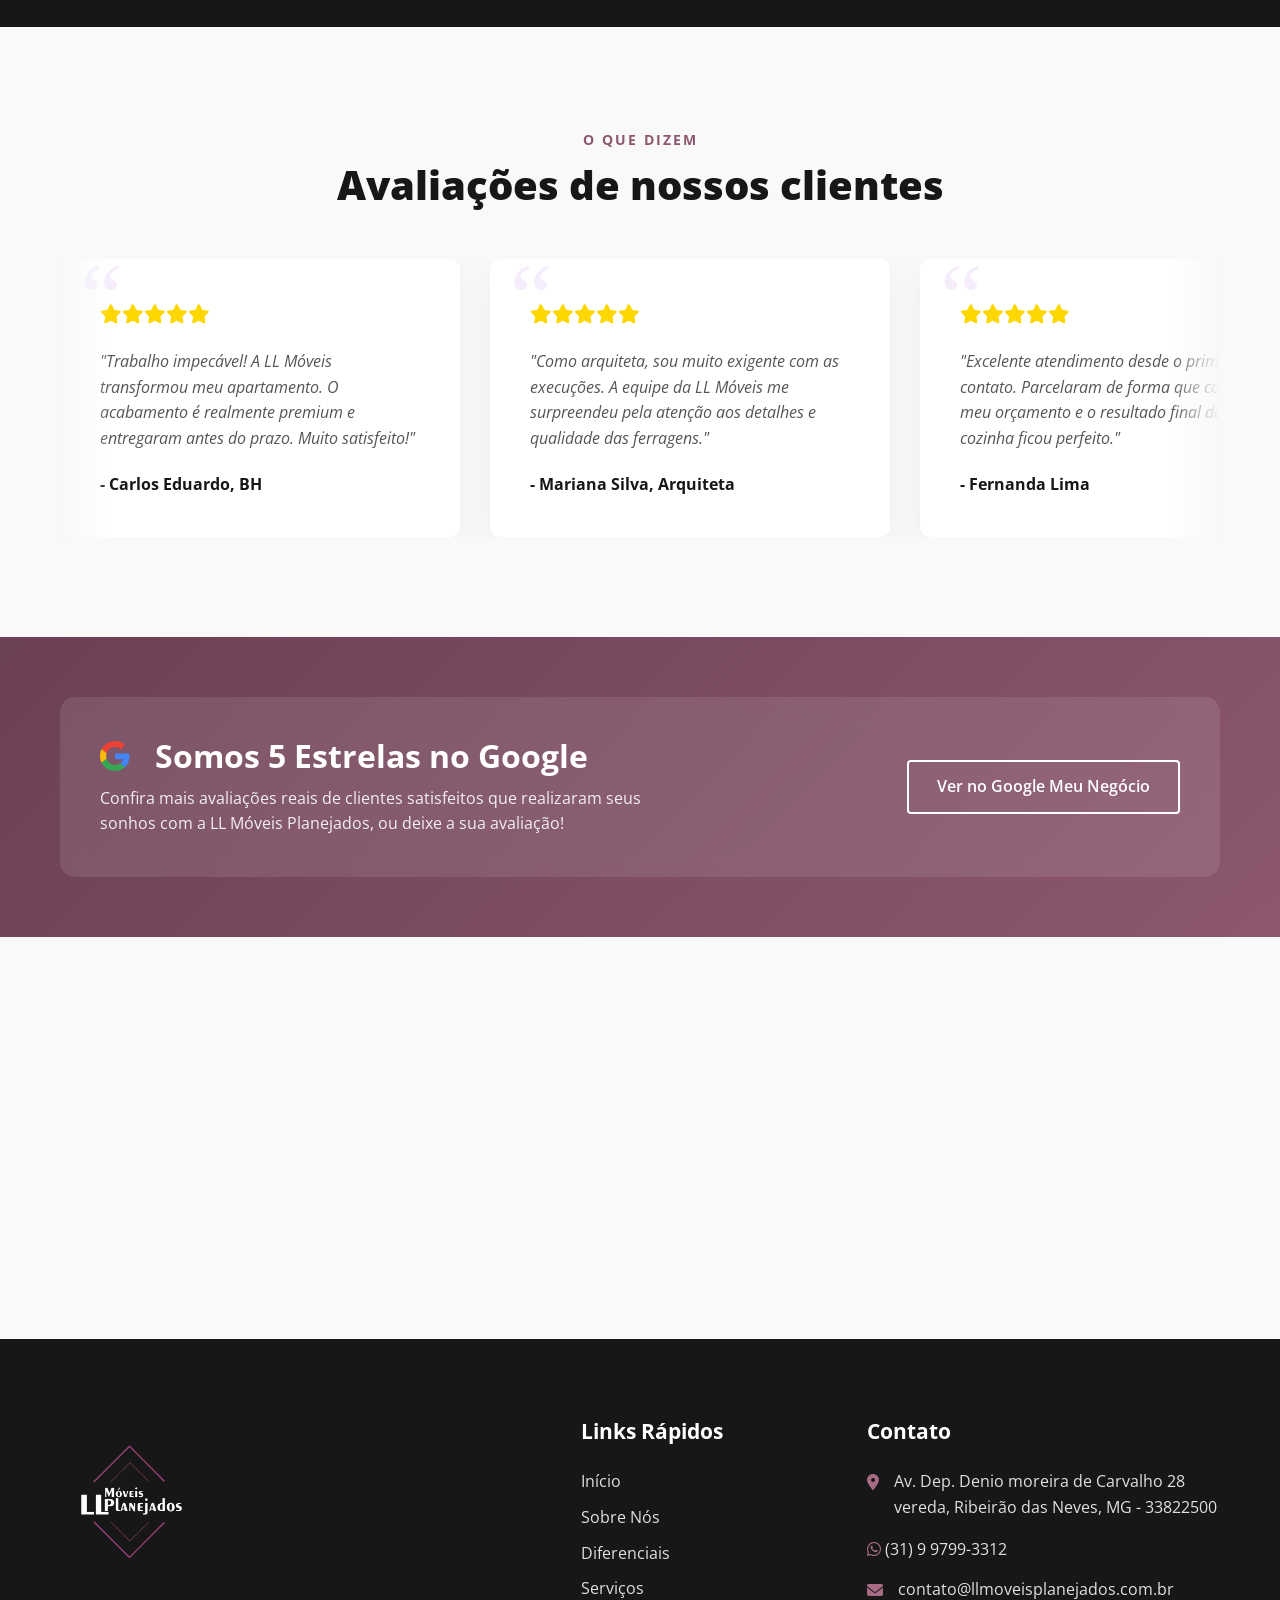
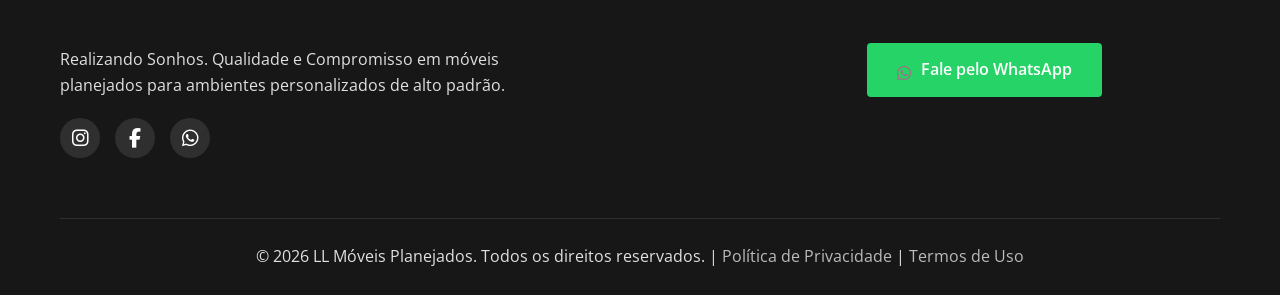
==== commit 5159fea0: "Remove o contato da Cassia e nome do Lucas" ====
--- a/index.html
+++ b/index.html
@@ -474,8 +474,7 @@
                     <h3>Contato</h3>
                     <ul>
                         <li><i class="fas fa-map-marker-alt"></i> Av. Dep. Denio moreira de Carvalho 28 vereda, Ribeirão das Neves, MG - 33822500</li>
-                        <li><a href="https://wa.me/5531997993312?text=Ol%C3%A1%2C%20gostaria%20de%20fazer%20um%20or%C3%A7amento." target="_blank"><i class="fab fa-whatsapp"></i> (31) 9 9799-3312 - Consultor Lucas</a></li>
-                        <li><a href="https://wa.me/5531992852050?text=Ol%C3%A1%2C%20gostaria%20de%20fazer%20um%20or%C3%A7amento." target="_blank"><i class="fab fa-whatsapp"></i> (31) 9 9285-2050 - Consultora Cássia</a></li>
+                        <li><a href="https://wa.me/5531997993312?text=Ol%C3%A1%2C%20gostaria%20de%20fazer%20um%20or%C3%A7amento." target="_blank"><i class="fab fa-whatsapp"></i> (31) 9 9799-3312</a></li>
                         <li><i class="fas fa-envelope"></i> contato@llmoveisplanejados.com.br</li>
                     </ul>
                     <br>
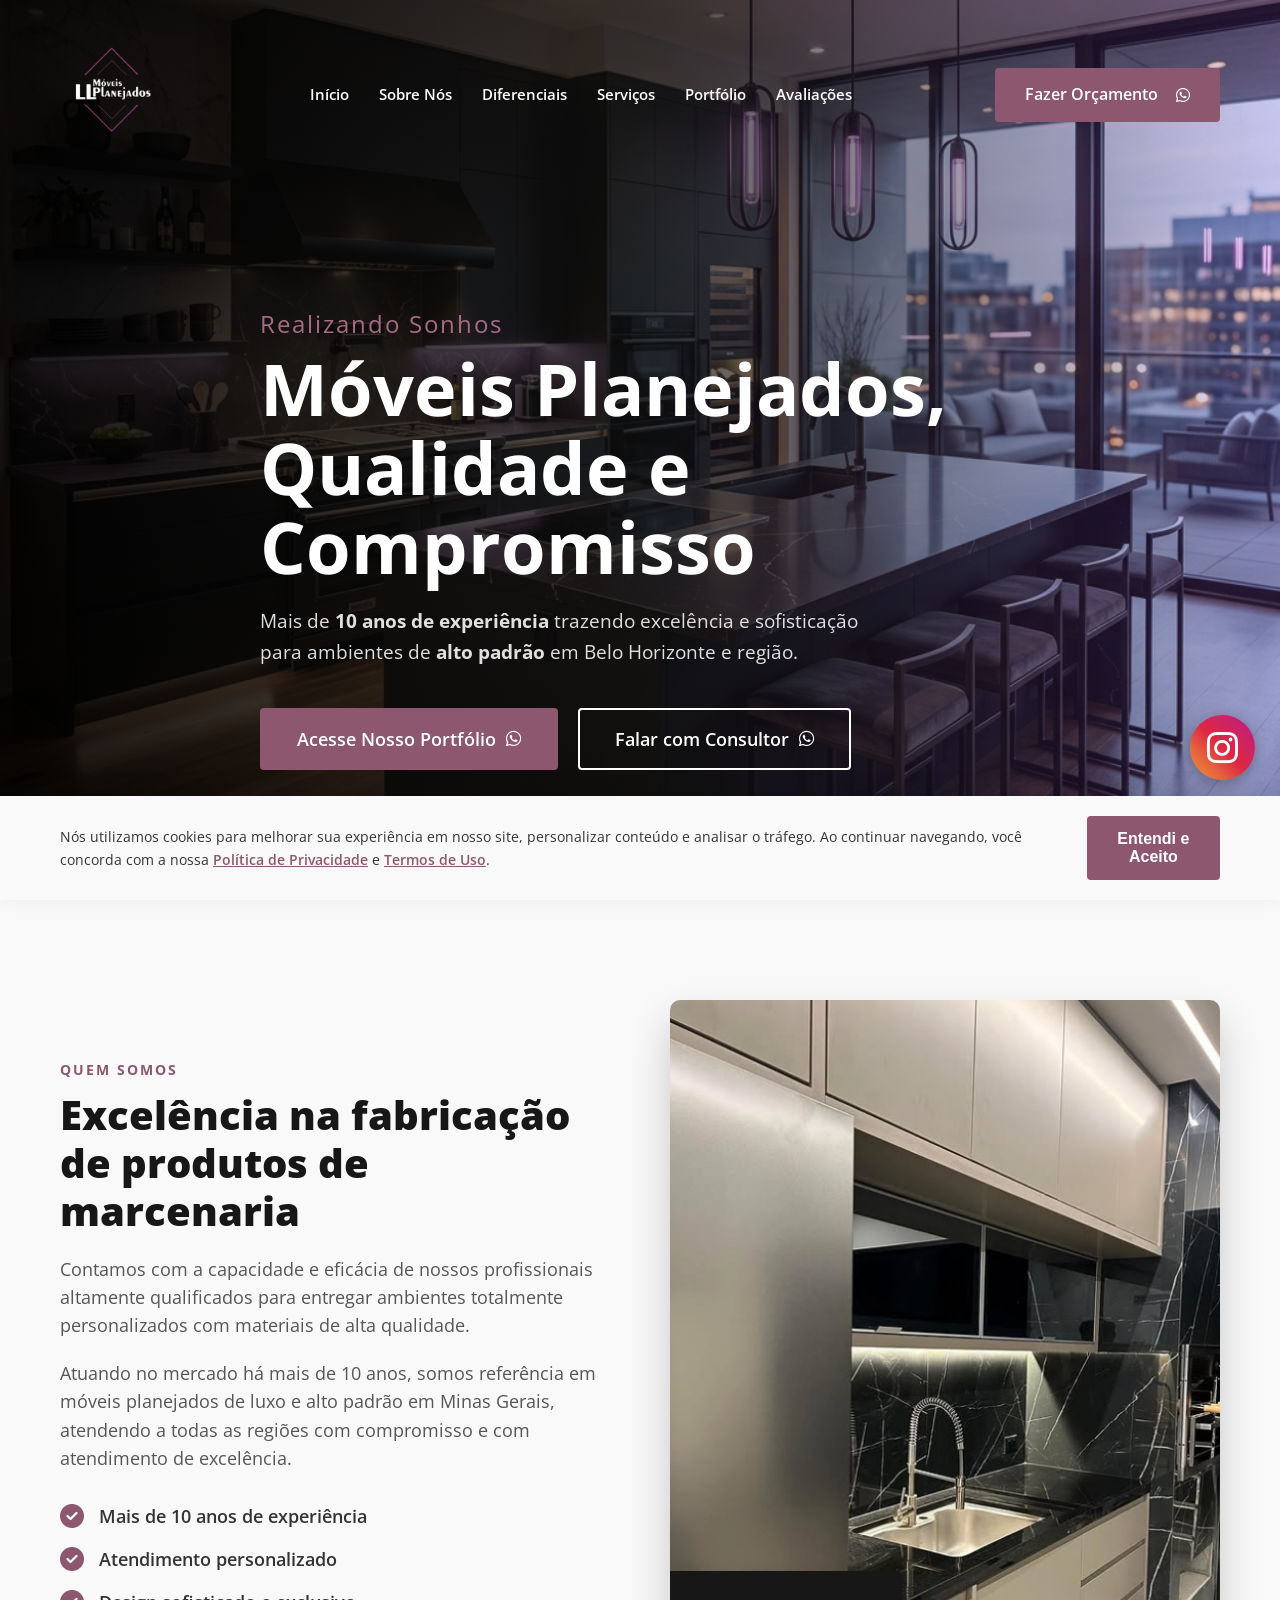
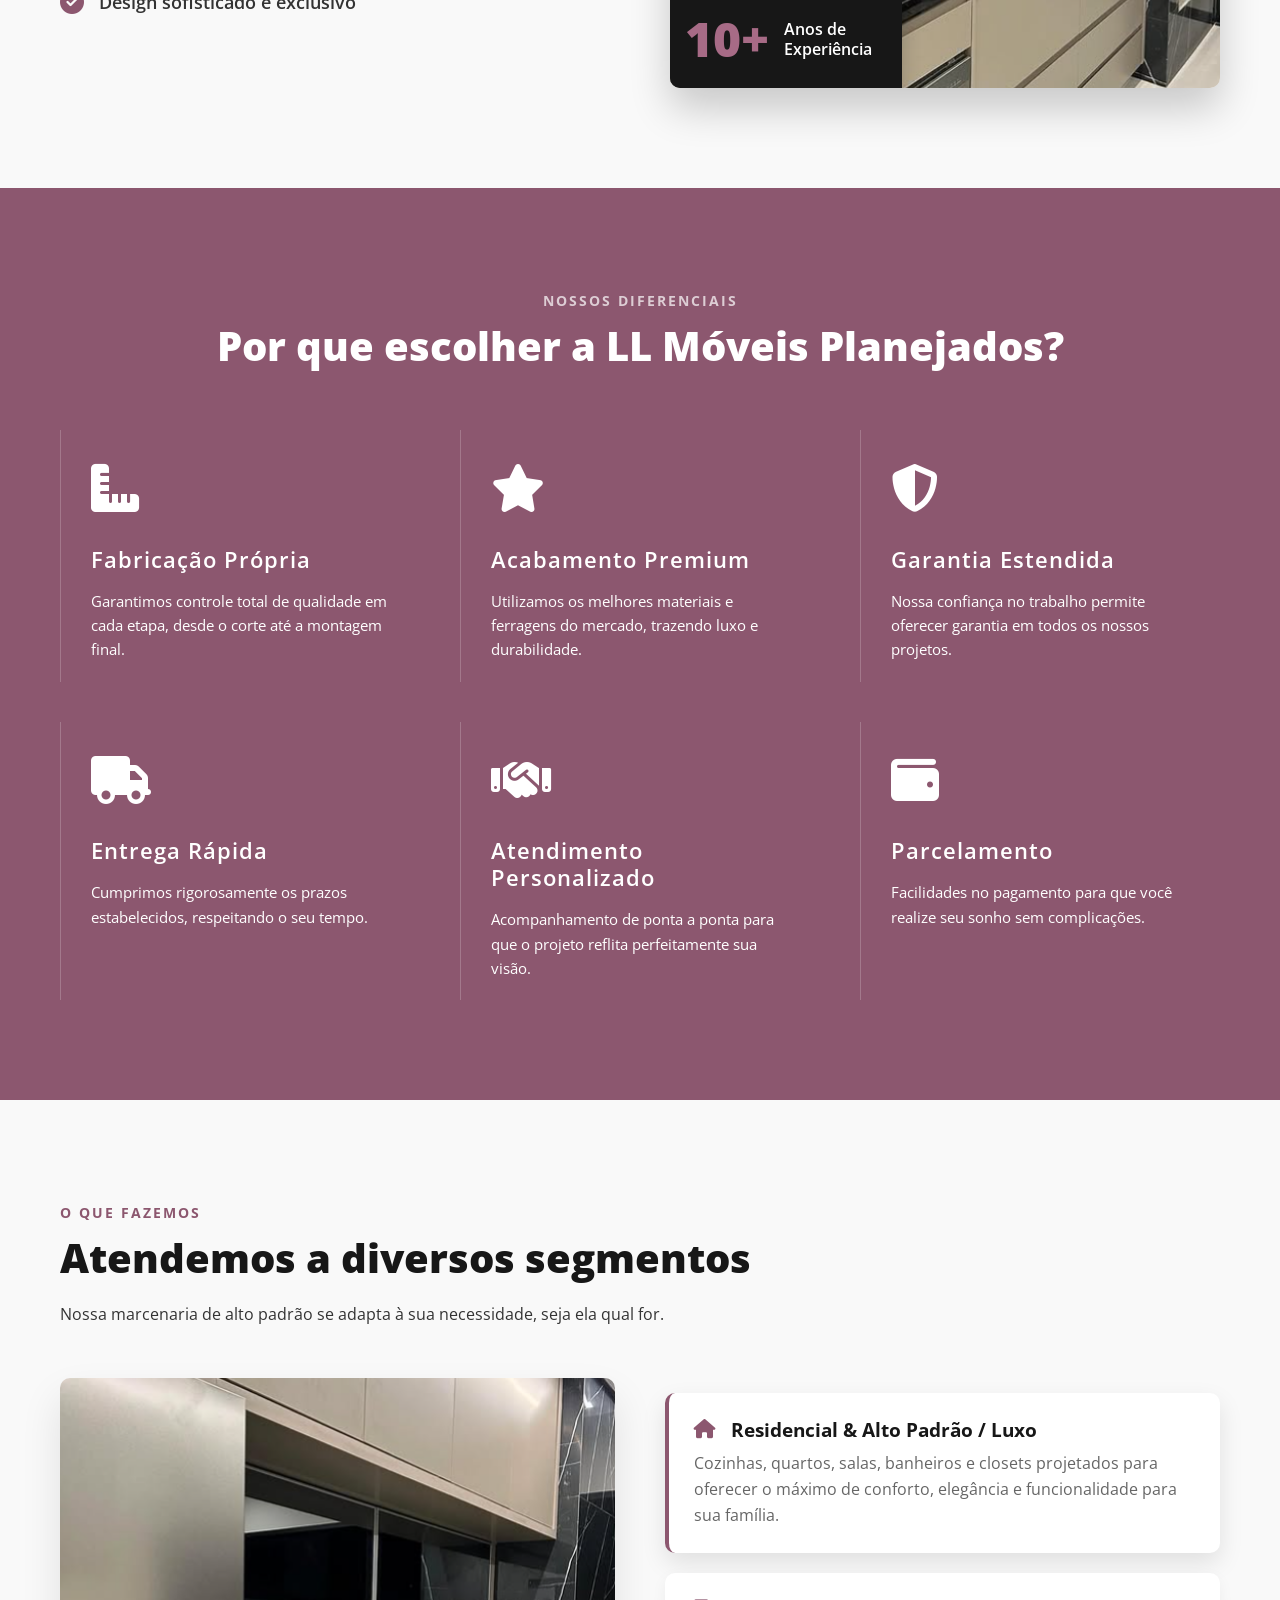
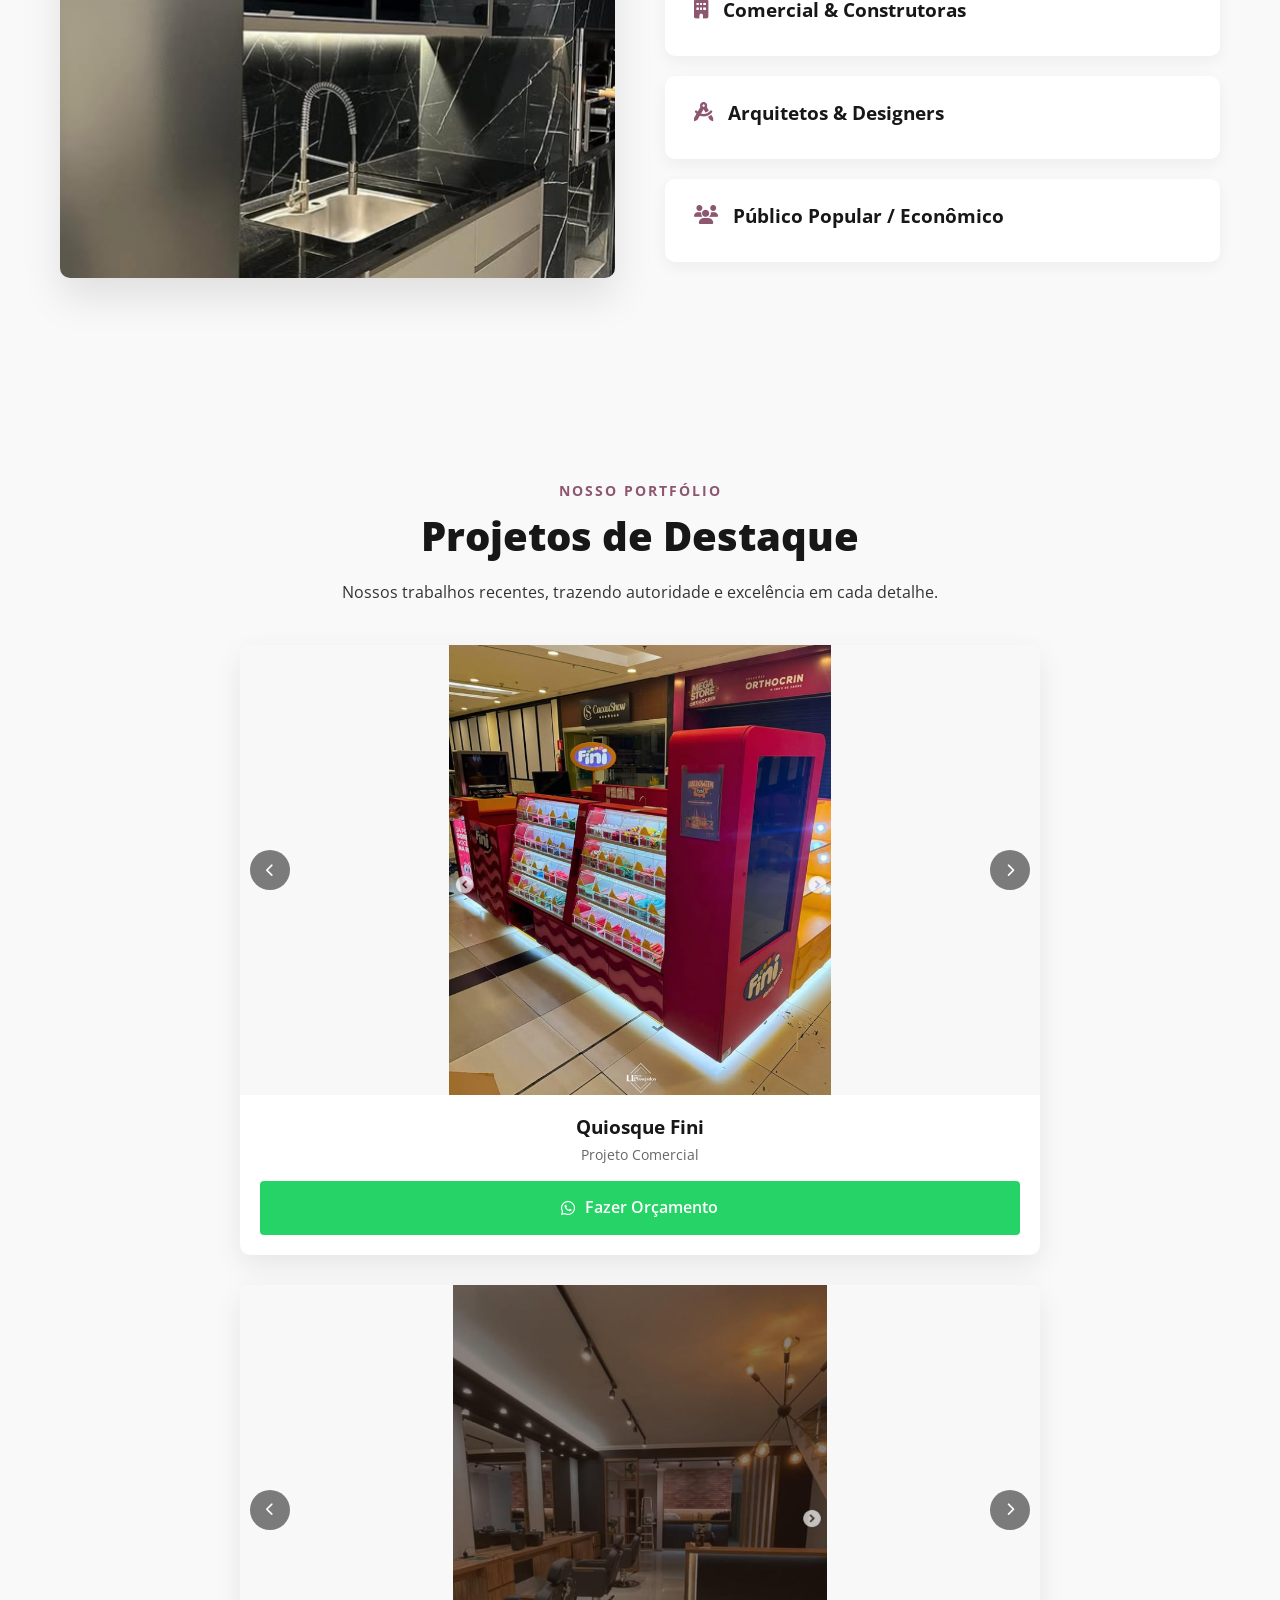
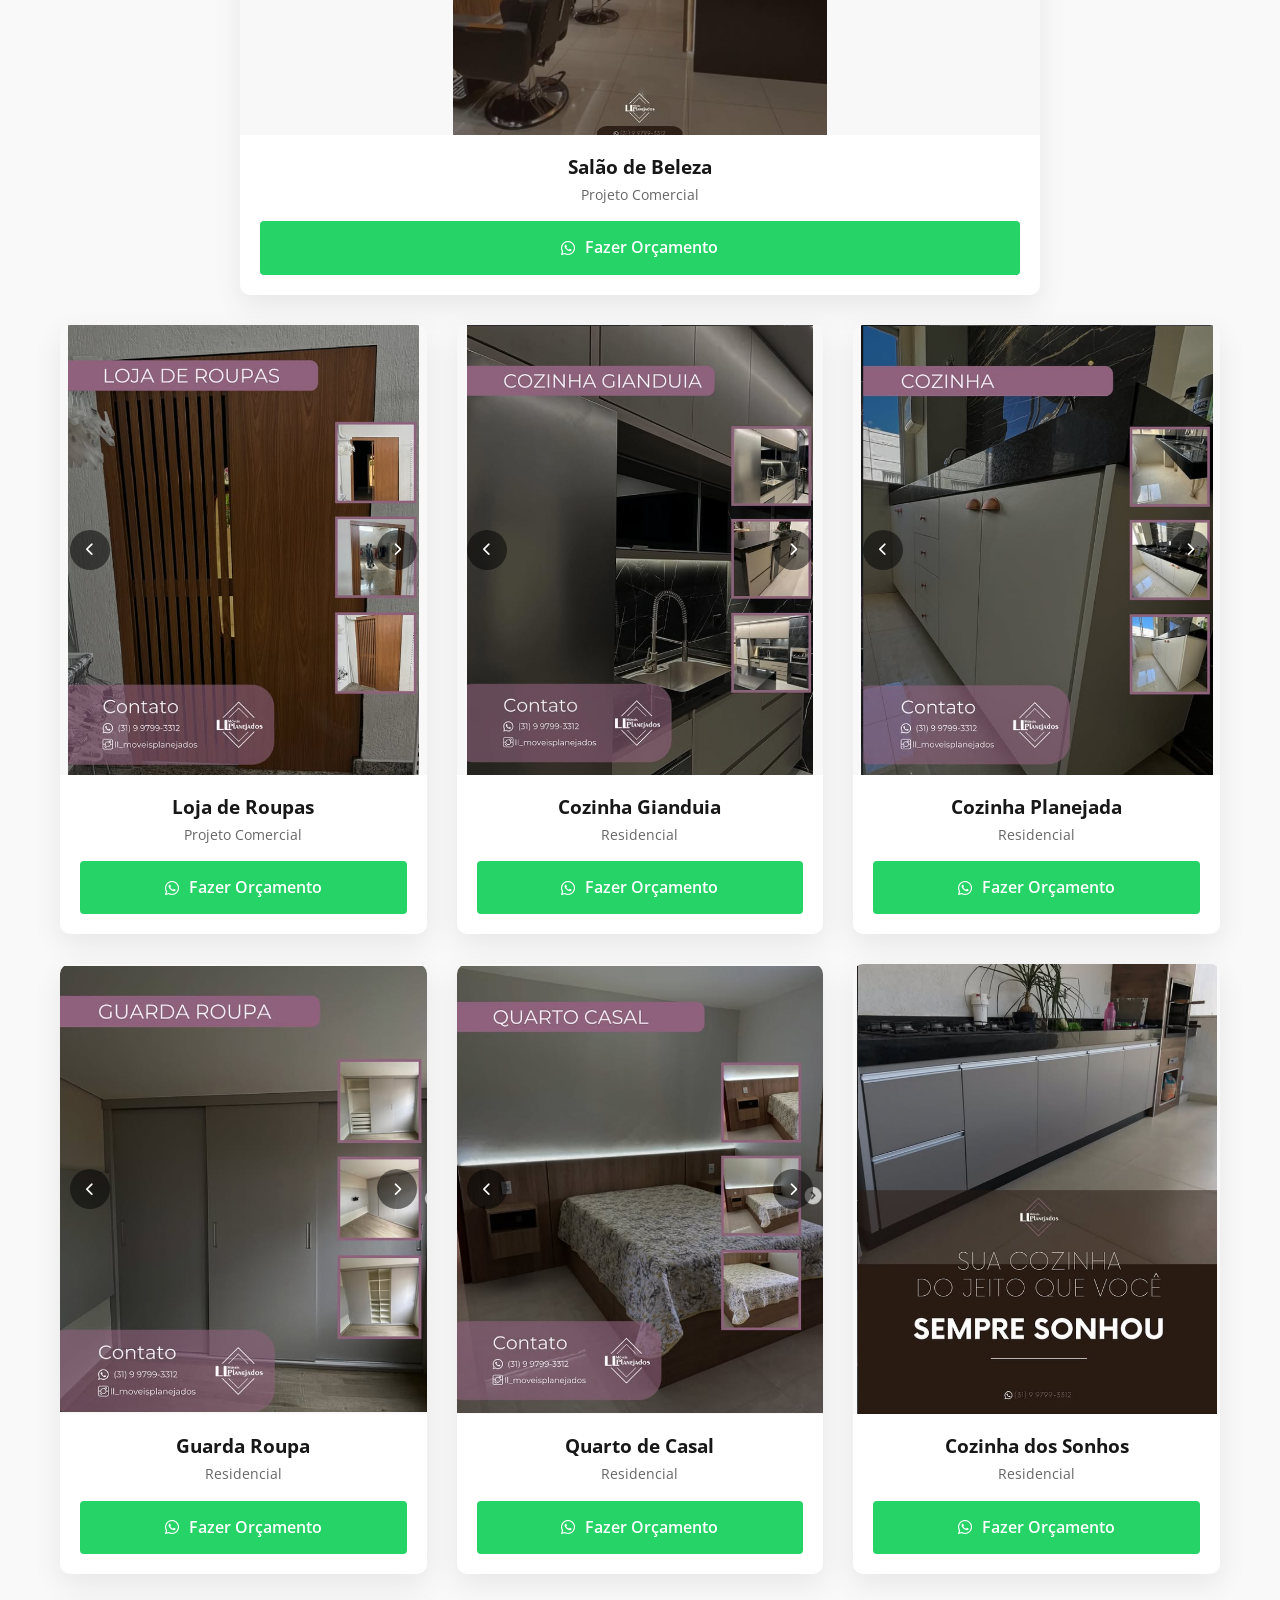
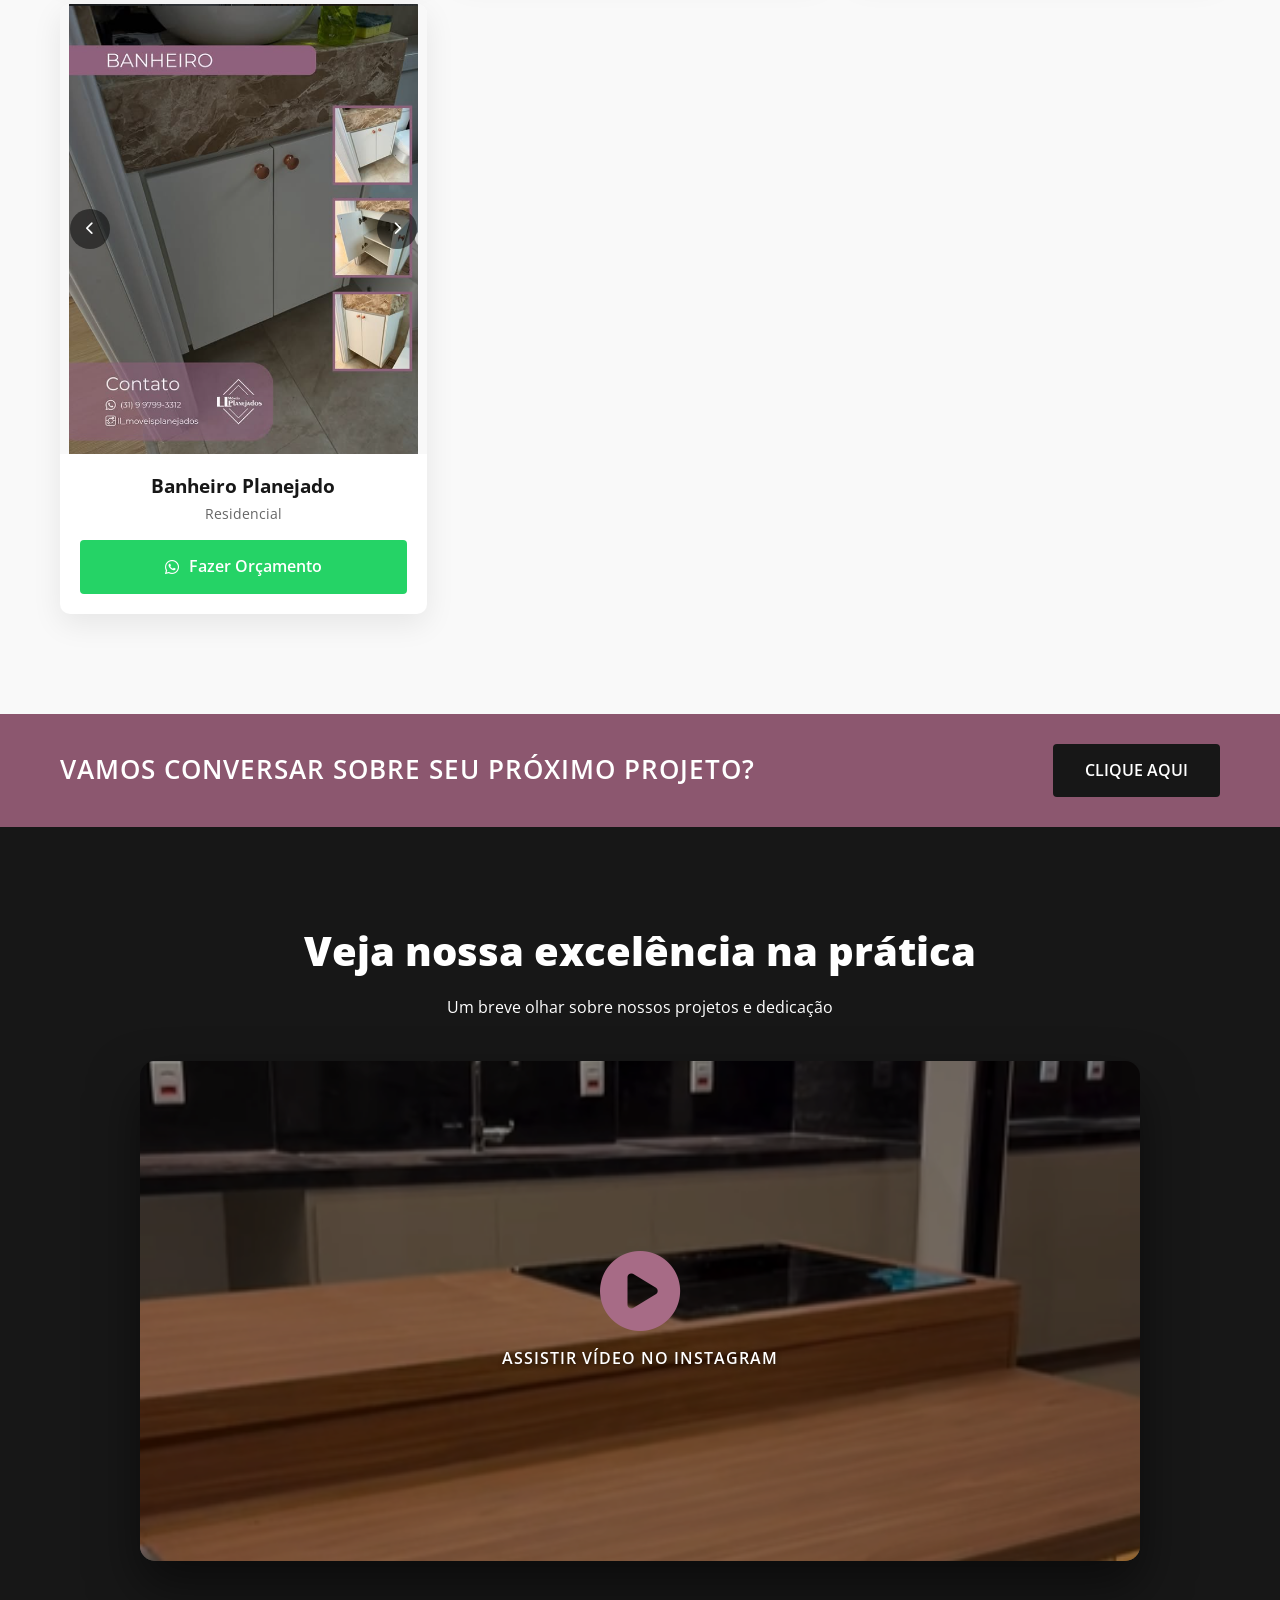
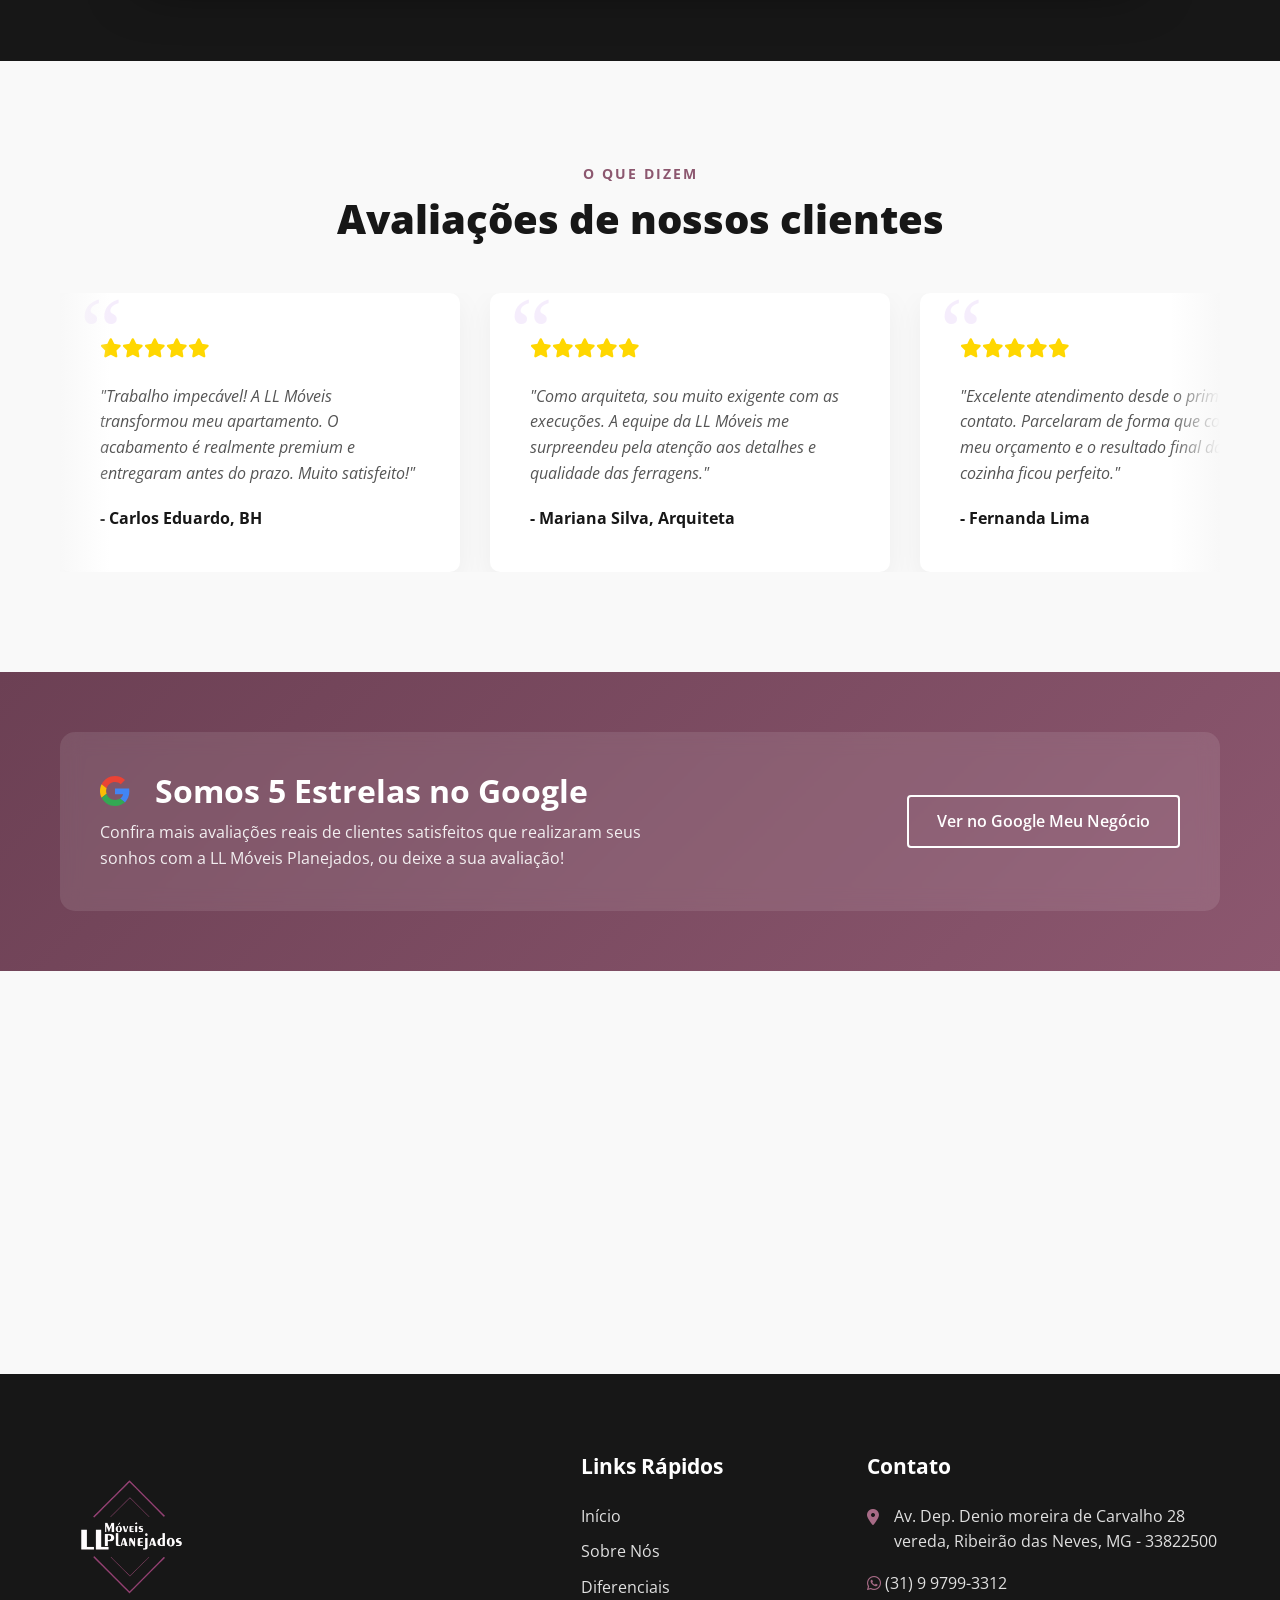
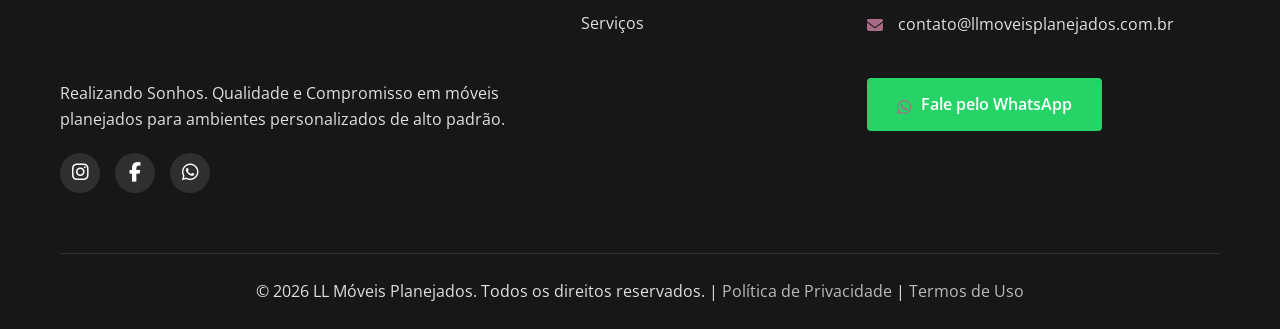
==== commit b953c1eb: "Troca imagem da cozinha para versão sem setas do Instagram" ====
--- a/index.html
+++ b/index.html
@@ -78,7 +78,7 @@
                 </div>
                 <div class="about-image fade-in-right">
                     <div class="image-wrapper">
-                        <img src="assets/cozinha alto padrão.png" alt="Cozinha de Alto Padrão - LL Móveis Planejados">
+                        <img src="assets/cozinha alto padrão1.png" alt="Cozinha de Alto Padrão - LL Móveis Planejados">
                         <div class="experience-badge">
                             <span class="number">10+</span>
                             <span class="text">Anos de<br>Experiência</span>
@@ -143,11 +143,11 @@
             
             <div class="services-wrapper">
                 <div class="service-image zoom-in">
-                    <img src="assets/cozinha alto padrão.png" alt="Projeto Residencial" id="service-img-display">
+                    <img src="assets/cozinha alto padrão1.png" alt="Projeto Residencial" id="service-img-display">
                 </div>
                 <div class="services-list fade-in-right">
-                    <div class="service-item active" data-image="assets/cozinha alto padrão.png">
-                        <img src="assets/cozinha alto padrão.png" class="mobile-service-img" alt="Residencial &amp; Alto Padrão">
+                    <div class="service-item active" data-image="assets/cozinha alto padrão1.png">
+                        <img src="assets/cozinha alto padrão1.png" class="mobile-service-img" alt="Residencial &amp; Alto Padrão">
                         <h3><i class="fas fa-home"></i> Residencial &amp; Alto Padrão / Luxo</h3>
                         <p>Cozinhas, quartos, salas, banheiros e closets projetados para oferecer o máximo de conforto, elegância e funcionalidade para sua família.</p>
                     </div>
